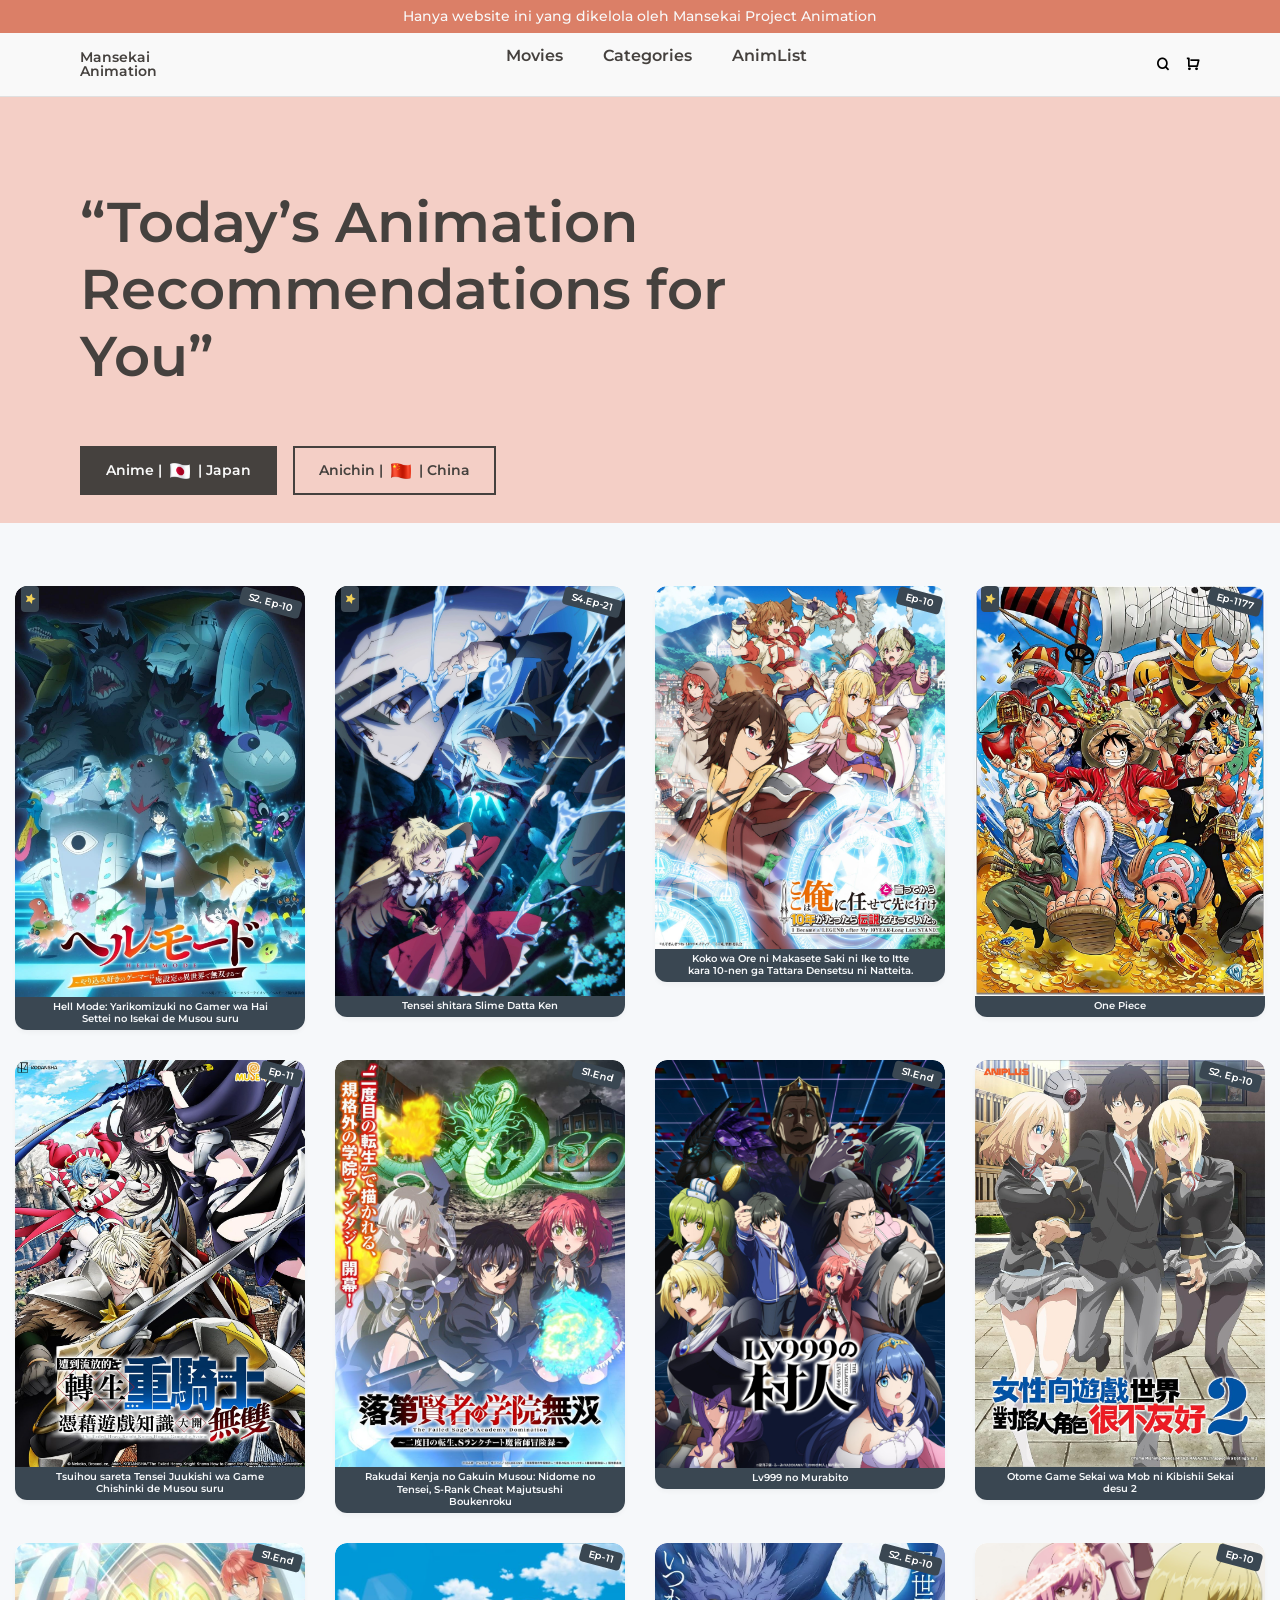
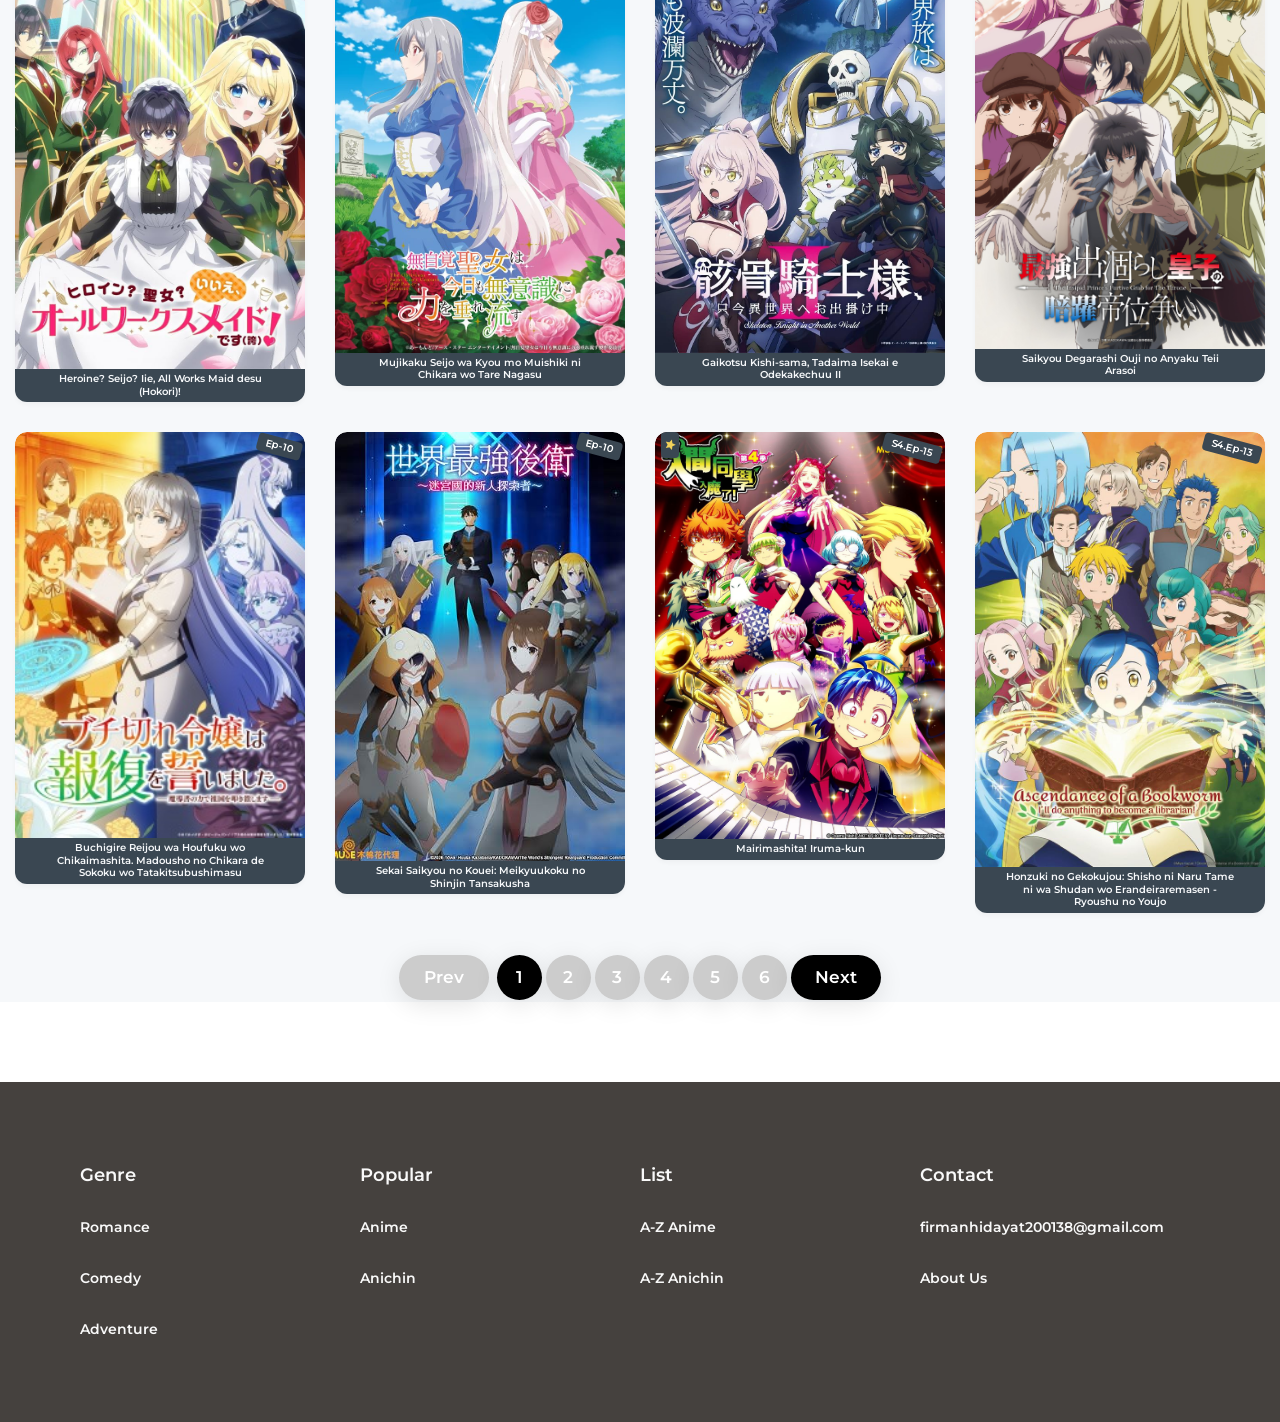
==== index.html @ d9fd496f "Update index.html" ====
<!DOCTYPE html>
<html lang="en">
  <head>
    <meta charset="utf-8" />
    <meta name="viewport" content="width=device-width, initial-scale=1" />
    <!-- Boxicons CSS -->
    <link href="https://unpkg.com/boxicons@2.1.4/css/boxicons.min.css" rel="stylesheet" />
    <title>Mansekai Animation</title>
      <link rel="stylesheet" href="assets/css/navbar.css">
      <link rel="stylesheet" href="assets/css/labels.css">
      <link rel="stylesheet" href="assets/css/page.css">
      <link rel="stylesheet" href="assets/css/styles.min.css" />
      <link rel="stylesheet" href="assets/vendor/remixicon.css" />
  <script type="text/javascript" src="assets/js/inti-pagination.js" charset="utf-8"></script>
  </head><header>
        <div class="banner">Hanya website ini yang dikelola oleh Mansekai Project Animation</div>
        <nav>
              
            <div id="logo">
                Mansekai <br> Animation
            </div>
            <ul class="navigation-menu">
                <li><a href="movies.html">Movies</a>
                    <ul class="subnav">
                        <li class="card-med" id="serv-groom">
                            <div class="card-image"><img src="images/anime.png"></div>
                            <a href="anime.html">
                                <span>Anime</span>
                                <span>More Info<i class="ri-arrow-right-s-line"></i></span>
                            </a>
                        </li>
                        <li class="card-med" id="serv-board">
                            <div class="card-image"><img src=""></div>
                            <a href="anichin.html">
                                <span>Anichin</span>
                                <span>More Info<i class="ri-arrow-right-s-line"></i></span>
                            </a>
                    </ul>
                </li>
                <li><a href="categories.html">Categories</a>
                </li>
                <li>
                    <a href="list.hmtl">AnimList</a>
                </li>
            </ul>
            <div id="utility">
                <a href="search.html"><span class="ri-search-line text-black"></span></a>
                <a href="search.html"><span class="ri-shopping-cart-line text-black"></span></a>
            </div>
        </nav>
    </header>
    <section class="hero">
        <h1>“Today’s Animation Recommendations for You”</h1>
        <div class="btn-group">
            <a href="index.html"><button class="btn-filled-dark">Anime |<img src="assets/img/flag-japan.png" width="20px">| Japan</button></a>
            <a href="second.html"><button class="btn-outline-dark btn-hover-color">Anichin |<img src="assets/img/flag-china.png" width="20px">| China</button></a>
        </div>

    </section>
    <!--
    <section>
        <h2>Shop by Pet</h2>

        <ul class="shop-pets">
            <li class="card-large card-light" id="sup-dog">
                <div class="card-image"><img src="https://ouch-cdn2.icons8.com/5ccPOQq69UKQcbmXfjvOScfFc9NXKG0Xu6DPNQ8b0f8/rs:fit:368:247/czM6Ly9pY29uczgu/b3VjaC1wcm9kLmFz/c2V0cy9wbmcvMTEw/LzFlODdiYzcyLTBl/OWEtNDFlNS05N2Ey/LTMzYTA4MDQ5MWU1/OC5wbmc.png"></div>
                <ul>
                    Dogs
                    <li><a href="#">Food &amp; Treats</a></li>
                    <li><a href="#">Toys</a></li>
                    <li><a href="#">Beds &amp; Furniture</a></li>
                    <li><a href="#">Outdoor Supplies</a></li>
                    <li><a href="#">Clothing</a></li>

                    <button class="btn-outline-light">Shop All<span class="material-symbols-outlined">
                            arrow_forward
                        </span></button>

                </ul>


            </li>

            <li class="card-large card-dark" id="sup-cat">
                <div class="card-image"><img src="https://ouch-cdn2.icons8.com/RjiKOF2gGKiIVnIMFi0O1a4aU7DoHfhbkXr2JbUYZ3A/rs:fit:368:313/czM6Ly9pY29uczgu/b3VjaC1wcm9kLmFz/c2V0cy9wbmcvMzEy/LzliNDQ3MmVlLWZh/YjMtNDQwNy1iOWVh/LWMwOTdlYWNjNWE3/NS5wbmc.png"></div>
                <ul>Cats
                    <li><a href="#">Food &amp; Treats</a></li>
                    <li><a href="#">Toys</a></li>
                    <li><a href="#">Beds &amp; Furniture</a></li>
                    <button class="btn-outline-dark">Shop All<span class="material-symbols-outlined">
                            arrow_forward
                        </span></button>
                </ul>

            </li>

            <li class="card-large card-dark" id="sup-bird">
                <div class="card-image"><img src="https://ouch-cdn2.icons8.com/DF-XRInvbvWS9fQSpWc_SegC3meXZK8BmE-PjrdrF3Q/rs:fit:368:396/czM6Ly9pY29uczgu/b3VjaC1wcm9kLmFz/c2V0cy9wbmcvNzI3/LzQyYWIyNzliLWJj/ZDgtNGEyMC04MGRi/LTk3MzU4YWFmNTVk/OS5wbmc.png"> </div>
                <ul>Birds
                    <li><a href="#">Food &amp; Treats</a></li>
                    <li><a href="#">Toys</a></li>
                    <li><a href="#">Furniture</a></li>
                    <button class="btn-outline-dark">Shop All<span class="material-symbols-outlined">
                            arrow_forward
                        </span></button>
                </ul>

            </li>
            <li class="card-large card-light" id="sup-fish">
                <div class="card-image"><img src="https://ouch-cdn2.icons8.com/41Pv7w9rcbn7II_gB2vwvVCQRYE5mvpca1ZbsvMujR0/rs:fit:368:368/czM6Ly9pY29uczgu/b3VjaC1wcm9kLmFz/c2V0cy9wbmcvNjE5/LzRlZjE1YTgyLTI3/NjYtNDlkNC1hMGE3/LWY4ZjRmNzhjM2M5/NS5wbmc.png"></div>
                <ul>
                    Fish
                    <li><a href="#">Food</a></li>
                    <li><a href="#">Aquariums</a></li>
                    <li><a href="#">Rocks &amp; Decorations</a></li>
                    <button class="btn-outline-light">Shop All<span class="material-symbols-outlined">
                            arrow_forward
                        </span></button>
                </ul>

            </li>
        </ul>
    </section>

    <section>
        <h2>Our Services</h2>

        <ul class="services">
            <li class="card-large card-dark card-wide" id="serv-groom">
                <div class="card-image"><img src="https://ouch-cdn2.icons8.com/T11rfGmMKgcStJyAFKNgtOfE79cadabx0DVMnvzA9Pk/rs:fit:368:313/czM6Ly9pY29uczgu/b3VjaC1wcm9kLmFz/c2V0cy9wbmcvNDQx/LzFlYWU4MWY3LWQ1/ZjYtNDM2Ny1hZjM5/LWVmNTFmMGM5Njk4/MS5wbmc.png"></div>
                <ul>
                    Dog Grooming<span class="subtitle">Tail-wagging transformations are our specialty.</span>
                    <li><a href="#">Coat Care</a><span>$80</span></li>
                    <li><a href="#">Nail Care</a><span>$16</span></li>
                    <li><a href="#">Doggie Deluxe Spa Day</a><span>$160</span></li>
                    <button class="btn-filled-dark"><span class="material-symbols-outlined">
                            calendar_month
                        </span>Book Now</button>

                </ul>


            </li>
            <li class="card-large card-dark card-wide" id="serv-board">
                <div class="card-image"><img src="https://ouch-cdn2.icons8.com/F5Ea1suZtMYimKDkJr0CJLO_1bju6-bTyT1EuDKEg8s/rs:fit:368:254/czM6Ly9pY29uczgu/b3VjaC1wcm9kLmFz/c2V0cy9wbmcvMjcx/LzVjMzE4NWM0LWZh/NTMtNGQ1OS05ZTM2/LTZjYzBhNGU3ODg0/NC5wbmc.png"></div>
                <ul>
                    Dog Boarding<span class="subtitle">Where fun and care never take a day off.</span>
                    <li><a href="#">Doggie Daycare</a><span>$80</span></li>
                    <li><a href="#">Short Term Boarding</a><span>$80</span></li>
                    <button class="btn-filled-dark"><span class="material-symbols-outlined">
                            calendar_month
                        </span>Book Now</button>
                </ul>

            </li>
        </ul>
    </section>

    <section id="locate">

        <div>
            <h2>Location &amp; Hours</h2>
            <p>Our knowledgeable and friendly staff is always ready to assist you in making the best choices for your furry, feathered, or finned friends.</p>
            <div class="btn-group">
                <button class="btn-filled-dark"><span class="material-symbols-outlined">
pin_drop
</span>Find a Store</button>
                <button class="btn-outline-dark btn-hover-color"><span class="material-symbols-outlined">
contact_support
</span> Contact Us</button>
            </div>
        </div>
    </section>
    
    -->
    <body>
      
    <div class="page-wrapper" id="main-wrapper" data-layout="vertical" data-navbarbg="skin6" data-sidebartype="full"
    data-sidebar-position="fixed" data-header-position="fixed">
      <div class="container-fluid"><br><br><br>

        <div class="card-content" style="display: none">
        <div class="row">
           
        <div class="col-lg-3">
          <div class="card overflow-hidden hover-img">
            <div class="position-relative">
              <label class="badge text-bg-dark rotated-label fw-semibold fs-1 position-absolute bottom-8 end-0 py-1 px-2">S2. Ep-10</label>
              <label class="badge text-bg-dark rotated-labels fw-semibold fs-1 position-absolute bottom-8 start-0 py-1 px-2 ms-4"><i class="ri-star-fill text-warning"></i> </label>
              <a href="https://www.imdb.com/title/tt38646634/"><img src="images/Hell Mode Yarikomizuki no Gamer wa Hai Settei no Isekai de Musou suru.jpg" class="card-img-top"></a>
            </div>
              <span class="text-bg-dark text-light text-center fs-1 lh-sm py-1 px-7 fw-semibold position-relative bottom-0 start-0">
               <a href="https://myanimelist.net/anime/60460/Hell_Mode__Yarikomizuki_no_Gamer_wa_Hai_Settei_no_Isekai_de_Musou_suru" class="text-light">Hell Mode: Yarikomizuki no Gamer wa Hai Settei no Isekai de Musou suru</a></span>
          </div>
        </div>
        <div class="col-lg-3">
          <div class="card overflow-hidden hover-img">
            <div class="position-relative">
              <label class="badge text-bg-dark rotated-label fw-semibold fs-1 position-absolute bottom-8 end-0 py-1 px-2">S4.Ep-21</label>
              <label class="badge text-bg-dark rotated-labels fw-semibold fs-1 position-absolute bottom-8 start-0 py-1 px-2 ms-4"><i class="ri-star-fill text-warning"></i> </label>
              <a href="https://www.imdb.com/title/tt38650409/"><img src="images/tensei shitara slime.jpg" class="card-img-top"></a>
            </div>
              <span class="text-bg-dark text-light text-center fs-1 lh-sm py-1 px-7 fw-semibold position-relative bottom-0 start-0">
               <a href="https://myanimelist.net/anime/37430/Tensei_shitara_Slime_Datta_Ken" class="text-light">Tensei shitara Slime Datta Ken</a></span>
          </div>
        </div>
        <div class="col-lg-3">
          <div class="card overflow-hidden hover-img">
            <div class="position-relative">
              <label class="badge text-bg-dark rotated-label fw-semibold fs-1 position-absolute bottom-8 end-0 py-1 px-2">Ep-10</label>
              <!--<label class="badge text-bg-dark rotated-labels fw-semibold fs-1 position-absolute bottom-8 start-0 py-1 px-2 ms-4"><i class="ri-star-fill text-warning"></i> </label>-->
              <a href="https://www.imdb.com/title/tt39443204/"><img src="images/I Became a Legend after My 10 Year-Long Last Stand.jpg" class="card-img-top"></a>
            </div>
              <span class="text-bg-dark text-light text-center fs-1 lh-sm py-1 px-7 fw-semibold position-relative bottom-0 start-0">
               <a href="https://myanimelist.net/manga/121282/Koko_wa_Ore_ni_Makasete_Saki_ni_Ike_to_Itte_kara_10-nen_ga_Tattara_Densetsu_ni_Natteita" class="text-light">Koko wa Ore ni Makasete Saki ni Ike to Itte kara 10-nen ga Tattara Densetsu ni Natteita.</a></span>
          </div>
        </div>
        <div class="col-lg-3">
          <div class="card overflow-hidden hover-img">
            <div class="position-relative">
              <label class="badge text-bg-dark rotated-label fw-semibold fs-1 position-absolute bottom-8 end-0 py-1 px-2">Ep-1177</label>
              <label class="badge text-bg-dark rotated-labels fw-semibold fs-1 position-absolute bottom-8 start-0 py-1 px-2 ms-4"><i class="ri-star-fill text-warning"></i> </label>
              <a href="https://www.imdb.com/title/tt0388629/"><img src="images/one piece.jpg" class="card-img-top"></a>
            </div>
              <span class="text-bg-dark text-light text-center fs-1 lh-sm py-1 px-7 fw-semibold position-relative bottom-0 start-0">
               <a href="https://myanimelist.net/anime/21/One_Piece" class="text-light">One Piece</a></span>
          </div>
        </div>
        <div class="col-lg-3">
          <div class="card overflow-hidden hover-img">
            <div class="position-relative">
              <label class="badge text-bg-dark rotated-label fw-semibold fs-1 position-absolute bottom-8 end-0 py-1 px-2">Ep-11</label>
              <!--<label class="badge text-bg-dark rotated-labels fw-semibold fs-1 position-absolute bottom-8 start-0 py-1 px-2 ms-4"><i class="ri-star-fill text-warning"></i> </label>-->
              <a href="https://www.imdb.com/title/tt33334216/"><img src="images/The Exiled Heavy Knight Knows How to Game the System.jpg" class="card-img-top"></a>
            </div>
              <span class="text-bg-dark text-light text-center fs-1 lh-sm py-1 px-7 fw-semibold position-relative bottom-0 start-0">
               <a href="https://myanimelist.net/anime/59741/Tsuihou_sareta_Tensei_Juukishi_wa_Game_Chishinki_de_Musou_suru" class="text-light">Tsuihou sareta Tensei Juukishi wa Game Chishinki de Musou suru</a></span>
          </div>
        </div>
        <div class="col-lg-3">
          <div class="card overflow-hidden hover-img">
            <div class="position-relative">
              <label class="badge text-bg-dark rotated-label fw-semibold fs-1 position-absolute bottom-8 end-0 py-1 px-2">S1.End</label>
              <!--<label class="badge text-bg-dark rotated-labels fw-semibold fs-1 position-absolute bottom-8 start-0 py-1 px-2 ms-4"><i class="ri-star-fill text-warning"></i> </label>-->
              <a href="https://www.imdb.com/title/tt40550160/"><img src="images/Rakudai Kenja.jpg" class="card-img-top"></a>
            </div>
              <span class="text-bg-dark text-light text-center fs-1 lh-sm py-1 px-7 fw-semibold position-relative bottom-0 start-0">
               <a href="https://myanimelist.net/anime/63508/Rakudai_Kenja_no_Gakuin_Musou__Nidome_no_Tensei_S-Rank_Cheat_Majutsushi_Boukenroku" class="text-light">Rakudai Kenja no Gakuin Musou: Nidome no Tensei, S-Rank Cheat Majutsushi Boukenroku</a></span>
          </div>
        </div>
        <div class="col-lg-3">
          <div class="card overflow-hidden hover-img">
            <div class="position-relative">
              <label class="badge text-bg-dark rotated-label fw-semibold fs-1 position-absolute bottom-8 end-0 py-1 px-2">S1.End</label>
              <!--<label class="badge text-bg-dark rotated-labels fw-semibold fs-1 position-absolute bottom-8 start-0 py-1 px-2 ms-4"><i class="ri-star-fill text-warning"></i> </label>-->
              <a href="https://www.imdb.com/title/tt38262097/"><img src="images/The Villager of Level 999.jpg" class="card-img-top"></a>
            </div>
              <span class="text-bg-dark text-light text-center fs-1 lh-sm py-1 px-7 fw-semibold position-relative bottom-0 start-0">
               <a href="https://myanimelist.net/anime/62322/Lv999_no_Murabito" class="text-light">Lv999 no Murabito</a></span>
          </div>
        </div>
        <div class="col-lg-3">
          <div class="card overflow-hidden hover-img">
            <div class="position-relative">
              <label class="badge text-bg-dark rotated-label fw-semibold fs-1 position-absolute bottom-8 end-0 py-1 px-2">S2. Ep-10</label>
              <!--<label class="badge text-bg-dark rotated-labels fw-semibold fs-1 position-absolute bottom-8 start-0 py-1 px-2 ms-4"><i class="ri-star-fill text-warning"></i> </label>-->
              <a href="https://www.imdb.com/title/tt16255458/"><img src="images/Otome Game Sekai wa Mob ni Kibishii Sekai desu.jpg" class="card-img-top"></a>
            </div>
              <span class="text-bg-dark text-light text-center fs-1 lh-sm py-1 px-7 fw-semibold position-relative bottom-0 start-0">
               <a href="https://myanimelist.net/anime/54000/Otome_Game_Sekai_wa_Mob_ni_Kibishii_Sekai_desu_2" class="text-light">Otome Game Sekai wa Mob ni Kibishii Sekai desu 2</a></span>
          </div>
        </div>
        <div class="col-lg-3">
          <div class="card overflow-hidden hover-img">
            <div class="position-relative">
              <label class="badge text-bg-dark rotated-label fw-semibold fs-1 position-absolute bottom-8 end-0 py-1 px-2">S1.End</label>
              <!--<label class="badge text-bg-dark rotated-labels fw-semibold fs-1 position-absolute bottom-8 start-0 py-1 px-2 ms-4"><i class="ri-star-fill text-warning"></i> </label>-->
              <a href="https://www.imdb.com/title/tt41276835/"><img src="images/All Works Maid desu.jpg" class="card-img-top"></a>
            </div>
              <span class="text-bg-dark text-light text-center fs-1 lh-sm py-1 px-7 fw-semibold position-relative bottom-0 start-0">
               <a href="https://myanimelist.net/anime/61686/Heroine_Seijo_Iie_All_Works_Maid_desu_Hokori" class="text-light">Heroine? Seijo? Iie, All Works Maid desu (Hokori)!</a></span>
          </div>
        </div> 
        <div class="col-lg-3">
          <div class="card overflow-hidden hover-img">
            <div class="position-relative">
              <label class="badge text-bg-dark rotated-label fw-semibold fs-1 position-absolute bottom-8 end-0 py-1 px-2">Ep-11</label>
              <!--<label class="badge text-bg-dark rotated-labels fw-semibold fs-1 position-absolute bottom-8 start-0 py-1 px-2 ms-4"><i class="ri-star-fill text-warning"></i> </label>-->
              <a href="https://www.imdb.com/title/tt41278636/"><img src="images/Mujikaku Seijo wa Kyou mo Muishiki ni Chikara o Tare Nagasu.jpg" class="card-img-top"></a>
            </div>
              <span class="text-bg-dark text-light text-center fs-1 lh-sm py-1 px-7 fw-semibold position-relative bottom-0 start-0">
               <a href="https://myanimelist.net/anime/62080/Mujikaku_Seijo_wa_Kyou_mo_Muishiki_ni_Chikara_wo_Tare_Nagasu" class="text-light">Mujikaku Seijo wa Kyou mo Muishiki ni Chikara wo Tare Nagasu</a></span>
          </div>
        </div>
        <div class="col-lg-3">
          <div class="card overflow-hidden hover-img">
            <div class="position-relative">
              <label class="badge text-bg-dark rotated-label fw-semibold fs-1 position-absolute bottom-8 end-0 py-1 px-2">S2. Ep-10</label>
              <!--<label class="badge text-bg-dark rotated-labels fw-semibold fs-1 position-absolute bottom-8 start-0 py-1 px-2 ms-4"><i class="ri-star-fill text-warning"></i> </label>-->
              <a href="https://www.imdb.com/title/tt14476236/"><img src="images/Skeleton Knight in Another World.jpg" class="card-img-top"></a>
            </div>
              <span class="text-bg-dark text-light text-center fs-1 lh-sm py-1 px-7 fw-semibold position-relative bottom-0 start-0">
               <a href="https://myanimelist.net/anime/60522/Gaikotsu_Kishi-sama_Tadaima_Isekai_e_Odekakechuu_II" class="text-light">Gaikotsu Kishi-sama, Tadaima Isekai e Odekakechuu II</a></span>
          </div>
        </div>
        <div class="col-lg-3">
          <div class="card overflow-hidden hover-img">
            <div class="position-relative">
              <label class="badge text-bg-dark rotated-label fw-semibold fs-1 position-absolute bottom-8 end-0 py-1 px-2">Ep-10</label>
              <!--<label class="badge text-bg-dark rotated-labels fw-semibold fs-1 position-absolute bottom-8 start-0 py-1 px-2 ms-4"><i class="ri-star-fill text-warning"></i> </label>-->
              <a href="https://www.imdb.com/title/tt32862795/"><img src="images/Saikyô Degarashi Ôji no Anyaku Teî Arasoi.jpg" class="card-img-top"></a>
            </div>
              <span class="text-bg-dark text-light text-center fs-1 lh-sm py-1 px-7 fw-semibold position-relative bottom-0 start-0">
               <a href="https://myanimelist.net/anime/56736/Saikyou_Degarashi_Ouji_no_Anyaku_Teii_Arasoi" class="text-light">Saikyou Degarashi Ouji no Anyaku Teii Arasoi</a></span>
          </div>
        </div>
        <div class="col-lg-3">
          <div class="card overflow-hidden hover-img">
            <div class="position-relative">
              <label class="badge text-bg-dark rotated-label fw-semibold fs-1 position-absolute bottom-8 end-0 py-1 px-2">Ep-10</label>
              <!--<label class="badge text-bg-dark rotated-labels fw-semibold fs-1 position-absolute bottom-8 start-0 py-1 px-2 ms-4"><i class="ri-star-fill text-warning"></i> </label>-->
              <a href="https://www.imdb.com/title/tt39551287/"><img src="images/A Livid Lady's Guide to Getting Even.jpg" class="card-img-top"></a>
            </div>
              <span class="text-bg-dark text-light text-center fs-1 lh-sm py-1 px-7 fw-semibold position-relative bottom-0 start-0">
               <a href="" class="text-light">Buchigire Reijou wa Houfuku wo Chikaimashita. Madousho no Chikara de Sokoku wo Tatakitsubushimasu</a></span>
          </div>
        </div>
        <div class="col-lg-3">
          <div class="card overflow-hidden hover-img">
            <div class="position-relative">
              <label class="badge text-bg-dark rotated-label fw-semibold fs-1 position-absolute bottom-8 end-0 py-1 px-2">Ep-10</label>
              <!--<label class="badge text-bg-dark rotated-labels fw-semibold fs-1 position-absolute bottom-8 start-0 py-1 px-2 ms-4"><i class="ri-star-fill text-warning"></i> </label>-->
              <a href="https://www.imdb.com/title/tt41293112/"><img src="images/The World's Strongest Rearguard.jpg" class="card-img-top"></a>
            </div>
              <span class="text-bg-dark text-light text-center fs-1 lh-sm py-1 px-7 fw-semibold position-relative bottom-0 start-0">
               <a href="https://myanimelist.net/anime/62435/Sekai_Saikyou_no_Kouei__Meikyuukoku_no_Shinjin_Tansakusha" class="text-light">Sekai Saikyou no Kouei: Meikyuukoku no Shinjin Tansakusha</a></span>
          </div>
        </div>
        <div class="col-lg-3">
          <div class="card overflow-hidden hover-img">
            <div class="position-relative">
              <label class="badge text-bg-dark rotated-label fw-semibold fs-1 position-absolute bottom-8 end-0 py-1 px-2">S4.Ep-15</label>
              <label class="badge text-bg-dark rotated-labels fw-semibold fs-1 position-absolute bottom-8 start-0 py-1 px-2 ms-4"><i class="ri-star-fill text-warning"></i> </label>
              <a href="https://www.imdb.com/title/tt11034066/"><img src="images/iruma.jpg" class="card-img-top"></a>
            </div>
              <span class="text-bg-dark text-light text-center fs-1 lh-sm py-1 px-7 fw-semibold position-relative bottom-0 start-0">
               <a href="https://myanimelist.net/anime/39196/Mairimashita_Iruma-kun" class="text-light">Mairimashita! Iruma-kun</a></span>
          </div>
        </div>
        <div class="col-lg-3">
          <div class="card overflow-hidden hover-img">
            <div class="position-relative">
              <label class="badge text-bg-dark rotated-label fw-semibold fs-1 position-absolute bottom-8 end-0 py-1 px-2">S4.Ep-13</label>
              <!--<label class="badge text-bg-dark rotated-labels fw-semibold fs-1 position-absolute bottom-8 start-0 py-1 px-2 ms-4"><i class="ri-star-fill text-warning"></i> </label>-->
              <a href="https://www.imdb.com/title/tt10885406/"><img src="images/Ascendance of a Bookworm.jpg" class="card-img-top"></a>
            </div>
              <span class="text-bg-dark text-light text-center fs-1 lh-sm py-1 px-7 fw-semibold position-relative bottom-0 start-0">
               <a href="https://myanimelist.net/anime/57466/Honzuki_no_Gekokujou__Shisho_ni_Naru_Tame_ni_wa_Shudan_wo_Erandeiraremasen_-_Ryoushu_no_Youjo" class="text-light">Honzuki no Gekokujou: Shisho ni Naru Tame ni wa Shudan wo Erandeiraremasen - Ryoushu no Youjo</a></span>
          </div>
        </div>
        <div class="col-lg-3">
          <div class="card overflow-hidden hover-img">
            <div class="position-relative">
              <label class="badge text-bg-dark rotated-label fw-semibold fs-1 position-absolute bottom-8 end-0 py-1 px-2">Ep-02</label>
              <!--<label class="badge text-bg-dark rotated-labels fw-semibold fs-1 position-absolute bottom-8 start-0 py-1 px-2 ms-4"><i class="ri-star-fill text-warning"></i> </label>-->
              <a href="https://www.imdb.com/title/tt41054252/"><img src="images/The Frontier Lord Begins with Zero Subjects.jpg" class="card-img-top"></a>
            </div>
              <span class="text-bg-dark text-light text-center fs-1 lh-sm py-1 px-7 fw-semibold position-relative bottom-0 start-0">
               <a href="https://myanimelist.net/anime/62078/Ryoumin_0-nin_Start_no_Henkyou_Ryoushu-sama" class="text-light">Ryoumin 0-nin Start no Henkyou Ryoushu-sama</a></span>
          </div>
        </div>
        <div class="col-lg-3">
          <div class="card overflow-hidden hover-img">
            <div class="position-relative">
              <label class="badge text-bg-dark rotated-label fw-semibold fs-1 position-absolute bottom-8 end-0 py-1 px-2">S2. Ep-01</label>
              <!--<label class="badge text-bg-dark rotated-labels fw-semibold fs-1 position-absolute bottom-8 start-0 py-1 px-2 ms-4"><i class="ri-star-fill text-warning"></i> </label>-->
              <a href="https://www.imdb.com/title/tt32991344/"><img src="images/Clevatess.jpg" class="card-img-top"></a>
            </div>
              <span class="text-bg-dark text-light text-center fs-1 lh-sm py-1 px-7 fw-semibold position-relative bottom-0 start-0">
               <a href="https://myanimelist.net/anime/62513/Clevatess_II__Majuu_no_Ou_to_Itsuwari_no_Yuusha_Denshou" class="text-light">Clevatess</a></span>
          </div>
        </div>
        <div class="col-lg-3">
          <div class="card overflow-hidden hover-img">
            <div class="position-relative">
              <label class="badge text-bg-dark rotated-label fw-semibold fs-1 position-absolute bottom-8 end-0 py-1 px-2">Ep-01</label>
              <label class="badge text-bg-dark rotated-labels fw-semibold fs-1 position-absolute bottom-8 start-0 py-1 px-2 ms-4"><i class="ri-star-fill text-warning"></i> </label>
              <a href="https://www.imdb.com/title/tt39304754/"><img src="images/Love Unseen Beneath the Clear Night Sky.jpg" class="card-img-top"></a>
            </div>
              <span class="text-bg-dark text-light text-center fs-1 lh-sm py-1 px-7 fw-semibold position-relative bottom-0 start-0">
               <a href="https://myanimelist.net/anime/62936/Toumei_na_Yoru_ni_Kakeru_Kimi_to_Me_ni_Mienai_Koi_wo_Shita" class="text-light">Toumei na Yoru ni Kakeru Kimi to, Me ni Mienai Koi wo Shita.</a></span>
          </div>
        </div>
        <div class="col-lg-3">
          <div class="card overflow-hidden hover-img">
            <div class="position-relative">
              <label class="badge text-bg-dark rotated-label fw-semibold fs-1 position-absolute bottom-8 end-0 py-1 px-2">Ep-01</label>
              <!--<label class="badge text-bg-dark rotated-labels fw-semibold fs-1 position-absolute bottom-8 start-0 py-1 px-2 ms-4"><i class="ri-star-fill text-warning"></i> </label>-->
              <a href="https://www.imdb.com/title/tt41278615/"><img src="images/Tenkou-saki no Seiso Karen na Bishoujo ga.jpg" class="card-img-top"></a>
            </div>
              <span class="text-bg-dark text-light text-center fs-1 lh-sm py-1 px-7 fw-semibold position-relative bottom-0 start-0">
               <a href="https://myanimelist.net/anime/56735/Tenkou-saki_no_Seiso_Karen_na_Bishoujo_ga_Mukashi_Danshi_to_Omotte_Issho_ni_Asonda_Osananajimi_Datta_Ken" class="text-light">Tenkou-saki no Seiso Karen na Bishoujo ga, Mukashi Danshi to Omotte Issho ni Asonda Osananajimi Datta Ken</a></span>
          </div>
        </div>
        <div class="col-lg-3">
          <div class="card overflow-hidden hover-img">
            <div class="position-relative">
              <label class="badge text-bg-dark rotated-label fw-semibold fs-1 position-absolute bottom-8 end-0 py-1 px-2">S2. Ep-01</label>
              <label class="badge text-bg-dark rotated-labels fw-semibold fs-1 position-absolute bottom-8 start-0 py-1 px-2 ms-4"><i class="ri-star-fill text-warning"></i> </label>
              <a href="https://www.imdb.com/title/tt36034547/"><img src="images/You and I Are Polar Opposites.jpg" class="card-img-top"></a>
            </div>
              <span class="text-bg-dark text-light text-center fs-1 lh-sm py-1 px-7 fw-semibold position-relative bottom-0 start-0">
               <a href="https://myanimelist.net/anime/63832/Seihantai_na_Kimi_to_Boku_2nd_Season" class="text-light">Seihantai na Kimi to Boku</a></span>
          </div>
        </div>
        <div class="col-lg-3">
          <div class="card overflow-hidden hover-img">
            <div class="position-relative">
              <label class="badge text-bg-dark rotated-label fw-semibold fs-1 position-absolute bottom-8 end-0 py-1 px-2">Ep-01</label>
              <!--<label class="badge text-bg-dark rotated-labels fw-semibold fs-1 position-absolute bottom-8 start-0 py-1 px-2 ms-4"><i class="ri-star-fill text-warning"></i> </label>-->
              <a href="https://www.imdb.com/title/tt41276849/"><img src="images/Iwamoto-senpai no Suisen.jpg" class="card-img-top"></a>
            </div>
              <span class="text-bg-dark text-light text-center fs-1 lh-sm py-1 px-7 fw-semibold position-relative bottom-0 start-0">
               <a href="https://myanimelist.net/anime/63324/Iwamoto-senpai_no_Suisen" class="text-light">Iwamoto-senpai no Suisen</a></span>
          </div>
        </div>
        <div class="col-lg-3">
          <div class="card overflow-hidden hover-img">
            <div class="position-relative">
              <label class="badge text-bg-dark rotated-label fw-semibold fs-1 position-absolute bottom-8 end-0 py-1 px-2">Ep-01</label>
              <!--<label class="badge text-bg-dark rotated-labels fw-semibold fs-1 position-absolute bottom-8 start-0 py-1 px-2 ms-4"><i class="ri-star-fill text-warning"></i> </label>-->
              <a href="https://www.imdb.com/title/tt41278600/"><img src="images/Rich Girl Caretaker.jpg" class="card-img-top"></a>
            </div>
              <span class="text-bg-dark text-light text-center fs-1 lh-sm py-1 px-7 fw-semibold position-relative bottom-0 start-0">
               <a href="https://myanimelist.net/anime/62876/Saijo_no_Osewa__Takane_no_Hanadarake_na_Meimonkou_de_Gakuin_Ichi_no_Ojousama_Seikatsu_Nouryoku_Kaimu_wo_Kagenagara_Osewa_suru_Koto_ni_Narimashita" class="text-light">Saijo no Osewa: Takane no Hanadarake na Meimonkou de, Gakuin Ichi no Ojousama (Seikatsu Nouryoku Kaimu) wo Kagenagara Osewa suru Koto ni Narimashita</a></span>
          </div>
        </div>
        <div class="col-lg-3">
          <div class="card overflow-hidden hover-img">
            <div class="position-relative">
              <label class="badge text-bg-dark rotated-label fw-semibold fs-1 position-absolute bottom-8 end-0 py-1 px-2">Ep-13</label>
              <label class="badge text-bg-dark rotated-labels fw-semibold fs-1 position-absolute bottom-8 start-0 py-1 px-2 ms-4"><i class="ri-star-fill text-warning"></i> </label>
              <a href="https://www.imdb.com/title/tt37532356/"><img src="images/Yomi no Tsugai.jpg" class="card-img-top"></a>
            </div>
              <span class="text-bg-dark text-light text-center fs-1 lh-sm py-1 px-7 fw-semibold position-relative bottom-0 start-0">
               <a href="https://myanimelist.net/anime/62001/Yomi_no_Tsugai" class="text-light">Yomi no Tsugai</a></span>
          </div>
        </div>
        <div class="col-lg-3">
          <div class="card overflow-hidden hover-img">
            <div class="position-relative">
              <label class="badge text-bg-dark rotated-label fw-semibold fs-1 position-absolute bottom-8 end-0 py-1 px-2">S3. Ep-02</label>
              <!--<label class="badge text-bg-dark rotated-labels fw-semibold fs-1 position-absolute bottom-8 start-0 py-1 px-2 ms-4"><i class="ri-star-fill text-warning"></i> </label>-->
              <a href="https://www.imdb.com/title/tt13293588/"><img src="images/Mushoku Tensei III.jpg" class="card-img-top"></a>
            </div>
              <span class="text-bg-dark text-light text-center fs-1 lh-sm py-1 px-7 fw-semibold position-relative bottom-0 start-0">
               <a href="https://myanimelist.net/anime/59193/Mushoku_Tensei_III__Isekai_Ittara_Honki_Dasu" class="text-light">Mushoku Tensei III: Isekai Ittara Honki Dasu</a></span>
          </div>
        </div>
        <div class="col-lg-3">
          <div class="card overflow-hidden hover-img">
            <div class="position-relative">
              <label class="badge text-bg-dark rotated-label fw-semibold fs-1 position-absolute bottom-8 end-0 py-1 px-2">S1. End</label>
              <!--<label class="badge text-bg-dark rotated-labels fw-semibold fs-1 position-absolute bottom-8 start-0 py-1 px-2 ms-4"><i class="ri-star-fill text-warning"></i> </label>-->
              <a href="https://www.imdb.com/title/tt40547960/"><img src="images/My Ribdiculous Reincarnation.jpg" class="card-img-top"></a>
            </div>
              <span class="text-bg-dark text-light text-center fs-1 lh-sm py-1 px-7 fw-semibold position-relative bottom-0 start-0">
               <a href="https://myanimelist.net/anime/63376/Megami_Isekai_Tensei_Nani_ni_Naritai_desu_ka_Ore_Yuusha_no_Rokkotsu_de" class="text-light">Megami "Isekai Tensei Nani ni Naritai desu ka" Ore "Yuusha no Rokkotsu de"</a></span>
          </div>
        </div>
        <div class="col-lg-3">
          <div class="card overflow-hidden hover-img">
            <div class="position-relative">
              <label class="badge text-bg-dark rotated-label fw-semibold fs-1 position-absolute bottom-8 end-0 py-1 px-2">S1. End</label>
              <label class="badge text-bg-dark rotated-labels fw-semibold fs-1 position-absolute bottom-8 start-0 py-1 px-2 ms-4"><i class="ri-star-fill text-warning"></i> </label>
              <a href="https://www.imdb.com/title/tt39123061/"><img src="images/Koori no Jouheki.jpg" class="card-img-top"></a>
            </div>
              <span class="text-bg-dark text-light text-center fs-1 lh-sm py-1 px-7 fw-semibold position-relative bottom-0 start-0">
               <a href="https://myanimelist.net/anime/60852/Koori_no_Jouheki" class="text-light">Koori no Jouheki</a></span>
          </div>
        </div>
        <div class="col-lg-3">
          <div class="card overflow-hidden hover-img">
            <div class="position-relative">
              <label class="badge text-bg-dark rotated-label fw-semibold fs-1 position-absolute bottom-8 end-0 py-1 px-2">S1. End</label>
              <label class="badge text-bg-dark rotated-labels fw-semibold fs-1 position-absolute bottom-8 start-0 py-1 px-2 ms-4"><i class="ri-star-fill text-warning"></i> </label>
              <a href="https://www.imdb.com/title/tt39122591/"><img src="images/Hidarikiki no Eren.jpg" class="card-img-top"></a>
            </div>
              <span class="text-bg-dark text-light text-center fs-1 lh-sm py-1 px-7 fw-semibold position-relative bottom-0 start-0">
               <a href="https://myanimelist.net/anime/53732/Hidarikiki_no_Eren" class="text-light">Hidarikiki no Eren</a></span>
          </div>
        </div>
        <div class="col-lg-3">
          <div class="card overflow-hidden hover-img">
            <div class="position-relative">
              <label class="badge text-bg-dark rotated-label fw-semibold fs-1 position-absolute bottom-8 end-0 py-1 px-2">S1.End</label>
              <!--<label class="badge text-bg-dark rotated-labels fw-semibold fs-1 position-absolute bottom-8 start-0 py-1 px-2 ms-4"><i class="ri-star-fill text-warning"></i> </label>-->
              <a href="https://www.imdb.com/title/tt39122671/"><img src="images/Aishiteru Game wo Owarasetai.jpg" class="card-img-top"></a>
            </div>
              <span class="text-bg-dark text-light text-center fs-1 lh-sm py-1 px-7 fw-semibold position-relative bottom-0 start-0">
               <a href="https://myanimelist.net/anime/61839/Aishiteru_Game_wo_Owarasetai" class="text-light">Aishiteru Game wo Owarasetai</a></span>
          </div>
        </div>
        <div class="col-lg-3">
          <div class="card overflow-hidden hover-img">
            <div class="position-relative">
              <label class="badge text-bg-dark rotated-label fw-semibold fs-1 position-absolute bottom-8 end-0 py-1 px-2">S1.End</label>
              <!--<label class="badge text-bg-dark rotated-labels fw-semibold fs-1 position-absolute bottom-8 start-0 py-1 px-2 ms-4"><i class="ri-star-fill text-warning"></i> </label>-->
              <a href="https://www.imdb.com/title/tt39122769/"><img src="images/Marriagetoxin.jpg" class="card-img-top"></a>
            </div>
              <span class="text-bg-dark text-light text-center fs-1 lh-sm py-1 px-7 fw-semibold position-relative bottom-0 start-0">
               <a href="https://myanimelist.net/anime/62601/Marriagetoxin" class="text-light">Marriagetoxin</a></span>
          </div>
        </div>
        <div class="col-lg-3">
          <div class="card overflow-hidden hover-img">
            <div class="position-relative">
              <label class="badge text-bg-dark rotated-label fw-semibold fs-1 position-absolute bottom-8 end-0 py-1 px-2">S1.End</label>
              <!--<label class="badge text-bg-dark rotated-labels fw-semibold fs-1 position-absolute bottom-8 start-0 py-1 px-2 ms-4"><i class="ri-star-fill text-warning"></i> </label>-->
              <a href="https://www.imdb.com/title/tt40546998/"><img src="images/Even a Replica Can Fall in Love.jpg" class="card-img-top"></a>
            </div>
              <span class="text-bg-dark text-light text-center fs-1 lh-sm py-1 px-7 fw-semibold position-relative bottom-0 start-0">
               <a href="https://myanimelist.net/manga/159246/Replica_datte_Koi_wo_Suru" class="text-light">Replica Datte, Koi wo Suru</a></span>
          </div>
        </div>
        <div class="col-lg-3">
          <div class="card overflow-hidden hover-img">
            <div class="position-relative">
              <label class="badge text-bg-dark rotated-label fw-semibold fs-1 position-absolute bottom-8 end-0 py-1 px-2">Ep-12</label>
              <!--<label class="badge text-bg-dark rotated-labels fw-semibold fs-1 position-absolute bottom-8 start-0 py-1 px-2 ms-4"><i class="ri-star-fill text-warning"></i> </label>-->
              <a href="https://www.imdb.com/title/tt38273912/"><img src="images/Botan Kamiina Fully Blossoms When Drunk.webp" class="card-img-top"></a>
            </div>
              <span class="text-bg-dark text-light text-center fs-1 lh-sm py-1 px-7 fw-semibold position-relative bottom-0 start-0">
               <a href="https://myanimelist.net/anime/61186/Kamiina_Botan_Yoeru_Sugata_wa_Yuri_no_Hana" class="text-light">Kamiina Botan, Yoeru Sugata wa Yuri no Hana</a></span>
          </div>
        </div>
        <div class="col-lg-3">
          <div class="card overflow-hidden hover-img">
            <div class="position-relative">
              <label class="badge text-bg-dark rotated-label fw-semibold fs-1 position-absolute bottom-8 end-0 py-1 px-2">S1.End</label>
              <!--<label class="badge text-bg-dark rotated-labels fw-semibold fs-1 position-absolute bottom-8 start-0 py-1 px-2 ms-4"><i class="ri-star-fill text-warning"></i> </label>-->
              <a href="https://www.imdb.com/title/tt38895862/"><img src="images/Yowayowa Sensei.jpg" class="card-img-top"></a>
            </div>
              <span class="text-bg-dark text-light text-center fs-1 lh-sm py-1 px-7 fw-semibold position-relative bottom-0 start-0">
               <a href="https://myanimelist.net/anime/60444/Yowayowa_Sensei" class="text-light">Yowayowa Sensei</a></span>
          </div>
        </div>
        <div class="col-lg-3">
          <div class="card overflow-hidden hover-img">
            <div class="position-relative">
              <label class="badge text-bg-dark rotated-label fw-semibold fs-1 position-absolute bottom-8 end-0 py-1 px-2">S1.End</label>
              <!--<label class="badge text-bg-dark rotated-labels fw-semibold fs-1 position-absolute bottom-8 start-0 py-1 px-2 ms-4"><i class="ri-star-fill text-warning"></i> </label>-->
              <a href="https://www.imdb.com/title/tt38363695/"><img src="images/Petals of Reincarnation.jpg" class="card-img-top"></a>
            </div>
              <span class="text-bg-dark text-light text-center fs-1 lh-sm py-1 px-7 fw-semibold position-relative bottom-0 start-0">
               <a href="https://myanimelist.net/manga/75487/Reincarnation_no_Kaben" class="text-light">Reincarnation no Kaben</a></span>
          </div>
        </div>
        <div class="col-lg-3">
          <div class="card overflow-hidden hover-img">
            <div class="position-relative">
              <label class="badge text-bg-dark rotated-label fw-semibold fs-1 position-absolute bottom-8 end-0 py-1 px-2">S4.P3-End</label>
              <label class="badge text-bg-dark rotated-labels fw-semibold fs-1 position-absolute bottom-8 start-0 py-1 px-2 ms-4"><i class="ri-star-fill text-warning"></i> Completed</label>
              <a href="https://www.imdb.com/title/tt9679542/"><img src="images/dr stone.jpg" class="card-img-top"></a>
            </div>
              <span class="text-bg-dark text-light text-center fs-1 lh-sm py-1 px-7 fw-semibold position-relative bottom-0 start-0">
               <a href="https://myanimelist.net/anime/38691/Dr_Stone" class="text-light">Dr.Stone</a></span>
          </div>
        </div>
        <div class="col-lg-3">
          <div class="card overflow-hidden hover-img">
            <div class="position-relative">
              <label class="badge text-bg-dark rotated-label fw-semibold fs-1 position-absolute bottom-8 end-0 py-1 px-2">S1.End</label>
              <!--<label class="badge text-bg-dark rotated-labels fw-semibold fs-1 position-absolute bottom-8 start-0 py-1 px-2 ms-4"><i class="ri-star-fill text-warning"></i> </label>-->
              <a href="https://www.imdb.com/title/tt36593277/"><img src="images/Himekishi wa Barbaroi no Yome.jpg" class="card-img-top"></a>
            </div>
              <span class="text-bg-dark text-light text-center fs-1 lh-sm py-1 px-7 fw-semibold position-relative bottom-0 start-0">
               <a href="https://myanimelist.net/anime/60028/Himekishi_wa_Barbaroi_no_Yome" class="text-light">Himekishi wa Barbaroi no Yome</a></span>
          </div>
        </div>
        <div class="col-lg-3">
          <div class="card overflow-hidden hover-img">
            <div class="position-relative">
              <label class="badge text-bg-dark rotated-label fw-semibold fs-1 position-absolute bottom-8 end-0 py-1 px-2">S1.End</label>
              <!--<label class="badge text-bg-dark rotated-labels fw-semibold fs-1 position-absolute bottom-8 start-0 py-1 px-2 ms-4"><i class="ri-star-fill text-warning"></i> </label>-->
              <a href="https://www.imdb.com/title/tt39443176/"><img src="images/Gals Can't Be Kind to Otaku.jpg" class="card-img-top"></a>
            </div>
              <span class="text-bg-dark text-light text-center fs-1 lh-sm py-1 px-7 fw-semibold position-relative bottom-0 start-0">
               <a href="https://myanimelist.net/anime/62604/Otaku_ni_Yasashii_Gal_wa_Inai" class="text-light">Otaku ni Yasashii Gal wa inai!?</a></span>
          </div>
        </div>
        <div class="col-lg-3">
          <div class="card overflow-hidden hover-img">
            <div class="position-relative">
              <label class="badge text-bg-dark rotated-label fw-semibold fs-1 position-absolute bottom-8 end-0 py-1 px-2">S2.End</label>
              <!--<label class="badge text-bg-dark rotated-labels fw-semibold fs-1 position-absolute bottom-8 start-0 py-1 px-2 ms-4"><i class="ri-star-fill text-warning"></i> </label>-->
              <a href="https://www.imdb.com/title/tt34119820/"><img src="images/The Beginning After the End.jpg" class="card-img-top"></a>
            </div>
              <span class="text-bg-dark text-light text-center fs-1 lh-sm py-1 px-7 fw-semibold position-relative bottom-0 start-0">
               <a href="https://myanimelist.net/anime/60146/Saikyou_no_Ousama_Nidome_no_Jinsei_wa_Nani_wo_Suru" class="text-light">Saikyou no Ousama, Nidome no Jinsei wa Nani wo Suru?</a></span>
          </div>
        </div>
        <div class="col-lg-3">
          <div class="card overflow-hidden hover-img">
            <div class="position-relative">
              <label class="badge text-bg-dark rotated-label fw-semibold fs-1 position-absolute bottom-8 end-0 py-1 px-2">S3.End</label>
              <!--<label class="badge text-bg-dark rotated-labels fw-semibold fs-1 position-absolute bottom-8 start-0 py-1 px-2 ms-4"><i class="ri-star-fill text-warning"></i> </label>-->
              <a href="https://www.imdb.com/title/tt28100731/"><img src="images/Jidou Hanbaiki ni Umarekawatta Ore wa Meikyuu wo Samayou.jpg" class="card-img-top"></a>
            </div>
              <span class="text-bg-dark text-light text-center fs-1 lh-sm py-1 px-7 fw-semibold position-relative bottom-0 start-0">
               <a href="https://myanimelist.net/anime/52619/Jidou_Hanbaiki_ni_Umarekawatta_Ore_wa_Meikyuu_wo_Samayou" class="text-light">Jidou Hanbaiki ni Umarekawatta Ore wa Meikyuu wo Samayou</a></span>
          </div>
        </div>
        <div class="col-lg-3">
          <div class="card overflow-hidden hover-img">
            <div class="position-relative">
              <label class="badge text-bg-dark rotated-label fw-semibold fs-1 position-absolute bottom-8 end-0 py-1 px-2">S5.End</label>
              <!--<label class="badge text-bg-dark rotated-labels fw-semibold fs-1 position-absolute bottom-8 start-0 py-1 px-2 ms-4"><i class="ri-star-fill text-warning"></i> </label>-->
              <a href="https://www.imdb.com/title/tt11448214/"><img src="images/Rent-a-Girlfriend.jpg" class="card-img-top"></a>
            </div>
              <span class="text-bg-dark text-light text-center fs-1 lh-sm py-1 px-7 fw-semibold position-relative bottom-0 start-0">
               <a href="https://myanimelist.net/anime/62485/Kanojo_Okarishimasu_5th_Season" class="text-light">Kanojo, Okarishimasu</a></span>
          </div>
        </div>
        <div class="col-lg-3">
          <div class="card overflow-hidden hover-img">
            <div class="position-relative">
              <label class="badge text-bg-dark rotated-label fw-semibold fs-1 position-absolute bottom-8 end-0 py-1 px-2">S4.End</label>
              <!--<label class="badge text-bg-dark rotated-labels fw-semibold fs-1 position-absolute bottom-8 start-0 py-1 px-2 ms-4"><i class="ri-star-fill text-warning"></i> </label>-->
              <a href="https://www.imdb.com/title/tt7263328/"><img src="images/Youkoso Jitsuryoku Shijou Shugi no Kyoushitsu e.jpg" class="card-img-top"></a>
            </div>
              <span class="text-bg-dark text-light text-center fs-1 lh-sm py-1 px-7 fw-semibold position-relative bottom-0 start-0">
               <a href="https://myanimelist.net/anime/35507/Youkoso_Jitsuryoku_Shijou_Shugi_no_Kyoushitsu_e" class="text-light">Youkoso Jitsuryoku Shijou Shugi no Kyoushitsu e</a></span>
          </div>
        </div>
        <div class="col-lg-3">
          <div class="card overflow-hidden hover-img">
            <div class="position-relative">
              <label class="badge text-bg-dark rotated-label fw-semibold fs-1 position-absolute bottom-8 end-0 py-1 px-2">S1. End</label>
              <label class="badge text-bg-dark rotated-labels fw-semibold fs-1 position-absolute bottom-8 start-0 py-1 px-2 ms-4"><i class="ri-star-fill text-warning"></i> </label>
              <a href="https://www.imdb.com/title/tt37532971/"><img src="images/I Made Friends with the Second Prettiest Girl in My Class.jpg" class="card-img-top"></a>
            </div>
              <span class="text-bg-dark text-light text-center fs-1 lh-sm py-1 px-7 fw-semibold position-relative bottom-0 start-0">
               <a href="https://myanimelist.net/anime/56734/Class_de_2-banme_ni_Kawaii_Onnanoko_to_Tomodachi_ni_Natta" class="text-light">Class de 2-banme ni Kawaii Onnanoko to Tomodachi ni Natta</a></span>
          </div>
        </div>
        <div class="col-lg-3">
          <div class="card overflow-hidden hover-img">
            <div class="position-relative">
              <label class="badge text-bg-dark rotated-label fw-semibold fs-1 position-absolute bottom-8 end-0 py-1 px-2">S2.End</label>
              <!--<label class="badge text-bg-dark rotated-labels fw-semibold fs-1 position-absolute bottom-8 start-0 py-1 px-2 ms-4"><i class="ri-star-fill text-warning"></i> </label>-->
              <a href="https://www.imdb.com/title/tt23132598/"><img src="images/Lastame.jpg" class="card-img-top"></a>
            </div>
              <span class="text-bg-dark text-light text-center fs-1 lh-sm py-1 px-7 fw-semibold position-relative bottom-0 start-0">
               <a href="https://myanimelist.net/anime/53438/Higeki_no_Genkyou_to_Naru_Saikyou_Gedou_Last_Boss_Joou_wa_Tami_no_Tame_ni_Tsukushimasu" class="text-light">Higeki no Genkyou to Naru Saikyou Gedou Last Boss Joou wa Tami no Tame ni Tsukushimasu.</a></span>
          </div>
        </div>
        <div class="col-lg-3">
          <div class="card overflow-hidden hover-img">
            <div class="position-relative">
              <label class="badge text-bg-dark rotated-label fw-semibold fs-1 position-absolute bottom-8 end-0 py-1 px-2">S2.End</label>
              <!--<label class="badge text-bg-dark rotated-labels fw-semibold fs-1 position-absolute bottom-8 start-0 py-1 px-2 ms-4"><i class="ri-star-fill text-warning"></i> </label>-->
              <a href="https://www.imdb.com/title/tt19223420/"><img src="images/Farming Life in Another World.jpg" class="card-img-top"></a>
            </div>
              <span class="text-bg-dark text-light text-center fs-1 lh-sm py-1 px-7 fw-semibold position-relative bottom-0 start-0">
               <a href="https://myanimelist.net/anime/62146/Isekai_Nonbiri_Nouka" class="text-light">Isekai Nonbiri Nouka</a></span>
          </div>
        </div>
        <div class="col-lg-3">
          <div class="card overflow-hidden hover-img">
            <div class="position-relative">
              <label class="badge text-bg-dark rotated-label fw-semibold fs-1 position-absolute bottom-8 end-0 py-1 px-2">S1.End</label>
              <!--<label class="badge text-bg-dark rotated-labels fw-semibold fs-1 position-absolute bottom-8 start-0 py-1 px-2 ms-4"><i class="ri-star-fill text-warning"></i> </label>-->
              <a href="https://www.imdb.com/title/tt37729351/"><img src="images/Mistress Kanan is Devilishly Easy.jpg" class="card-img-top"></a>
            </div>
              <span class="text-bg-dark text-light text-center fs-1 lh-sm py-1 px-7 fw-semibold position-relative bottom-0 start-0">
               <a href="https://myanimelist.net/anime/61501/Kanan-sama_wa_Akumade_Choroi" class="text-light">Kanan-sama wa Akumade Choroi</a></span>
          </div>
        </div>
        <div class="col-lg-3">
          <div class="card overflow-hidden hover-img">
            <div class="position-relative">
              <label class="badge text-bg-dark rotated-label fw-semibold fs-1 position-absolute bottom-8 end-0 py-1 px-2">S2.End</label>
              <!--<label class="badge text-bg-dark rotated-labels fw-semibold fs-1 position-absolute bottom-8 start-0 py-1 px-2 ms-4"><i class="ri-star-fill text-warning"></i> </label>-->
              <a href="https://www.imdb.com/title/tt19064770/"><img src="images/The Angel Next Door Spoils Me Rotten.jpg" class="card-img-top"></a>
            </div>
              <span class="text-bg-dark text-light text-center fs-1 lh-sm py-1 px-7 fw-semibold position-relative bottom-0 start-0">
               <a href="https://myanimelist.net/anime/56876/Otonari_no_Tenshi-sama_ni_Itsunomanika_Dame_Ningen_ni_Sareteita_Ken_2" class="text-light">Otonari no Tenshi-sama ni Itsunomanika Dame Ningen ni Sareteita Ken</a></span>
          </div>
        </div>
        <div class="col-lg-3">
          <div class="card overflow-hidden hover-img">
            <div class="position-relative">
              <label class="badge text-bg-dark rotated-label fw-semibold fs-1 position-absolute bottom-8 end-0 py-1 px-2">S1.End</label>
              <!--<label class="badge text-bg-dark rotated-labels fw-semibold fs-1 position-absolute bottom-8 start-0 py-1 px-2 ms-4"><i class="ri-star-fill text-warning"></i> </label>-->
              <a href="https://www.imdb.com/title/tt40546935/"><img src="images/Jishou Akuyaku Reijou na Konyakusha no Kansatsu Kiroku.jpg" class="card-img-top"></a>
            </div>
              <span class="text-bg-dark text-light text-center fs-1 lh-sm py-1 px-7 fw-semibold position-relative bottom-0 start-0">
               <a href="https://myanimelist.net/anime/61687/Jishou_Akuyaku_Reijou_na_Konyakusha_no_Kansatsu_Kiroku" class="text-light">Jishou Akuyaku Reijou na Konyakusha no Kansatsu Kiroku.</a></span>
          </div>
        </div>
        <div class="col-lg-3">
          <div class="card overflow-hidden hover-img">
            <div class="position-relative">
              <label class="badge text-bg-dark rotated-label fw-semibold fs-1 position-absolute bottom-8 end-0 py-1 px-2">S1.End</label>
              <!--<label class="badge text-bg-dark rotated-labels fw-semibold fs-1 position-absolute bottom-8 start-0 py-1 px-2 ms-4"><i class="ri-star-fill text-warning"></i> </label>-->
              <a href="https://www.imdb.com/title/tt39122702/"><img src="images/Mata Korosarete.jpg" class="card-img-top"></a>
            </div>
              <span class="text-bg-dark text-light text-center fs-1 lh-sm py-1 px-7 fw-semibold position-relative bottom-0 start-0">
               <a href="http://myanimelist.net/anime/62964/Mata_Korosarete_Shimatta_no_desu_ne_Tantei-sama" class="text-light">Mata Korosarete Shimatta no desu ne, Tantei-sama</a></span>
          </div>
        </div>
        <div class="col-lg-3">
          <div class="card overflow-hidden hover-img">
            <div class="position-relative">
              <label class="badge text-bg-dark rotated-label fw-semibold fs-1 position-absolute bottom-8 end-0 py-1 px-2">S1.End</label>
              <!--<label class="badge text-bg-dark rotated-labels fw-semibold fs-1 position-absolute bottom-8 start-0 py-1 px-2 ms-4"><i class="ri-star-fill text-warning"></i> </label>-->
              <a href="https://www.imdb.com/title/tt39122622/"><img src="images/Haibarakun no Tsuyokute Seishun New Game.jpg" class="card-img-top"></a>
            </div>
              <span class="text-bg-dark text-light text-center fs-1 lh-sm py-1 px-7 fw-semibold position-relative bottom-0 start-0">
               <a href="https://myanimelist.net/anime/61943/Haibara-kun_no_Tsuyokute_Seishun_New_Game" class="text-light">Haibara-kun no Tsuyokute Seishun New Game</a></span>
          </div>
        </div>
        <div class="col-lg-3">
          <div class="card overflow-hidden hover-img">
            <div class="position-relative">
              <label class="badge text-bg-dark rotated-label fw-semibold fs-1 position-absolute bottom-8 end-0 py-1 px-2">S1.End</label>
              <!--<label class="badge text-bg-dark rotated-labels fw-semibold fs-1 position-absolute bottom-8 start-0 py-1 px-2 ms-4"><i class="ri-star-fill text-warning"></i> </label>-->
              <a href="https://www.imdb.com/title/tt39122552/"><img src="images/Always a Catch.jpg" class="card-img-top"></a>
            </div>
              <span class="text-bg-dark text-light text-center fs-1 lh-sm py-1 px-7 fw-semibold position-relative bottom-0 start-0">
               <a href="http://myanimelist.net/manga/154155/Nigashita_Sakana_wa_Ookikatta_ga_Tsuriageta_Sakana_ga_Ookisugita_Ken" class="text-light">Nigashita Sakana wa Ookikatta ga Tsuriageta Sakana ga Ookisugita Ken</a></span>
          </div>
        </div>
        <div class="col-lg-3">
          <div class="card overflow-hidden hover-img">
            <div class="position-relative">
              <label class="badge text-bg-dark rotated-label fw-semibold fs-1 position-absolute bottom-8 end-0 py-1 px-2">S1.End</label>
              <!--<label class="badge text-bg-dark rotated-labels fw-semibold fs-1 position-absolute bottom-8 start-0 py-1 px-2 ms-4"><i class="ri-star-fill text-warning"></i> </label>-->
              <a href="https://www.imdb.com/title/tt38040630/"><img src="images/The Food Diary of Miss Maid.jpg" class="card-img-top"></a>
            </div>
              <span class="text-bg-dark text-light text-center fs-1 lh-sm py-1 px-7 fw-semibold position-relative bottom-0 start-0">
               <a href="https://myanimelist.net/anime/62342/Maid-san_wa_Taberu_dake" class="text-light">Maid-san wa Taberu dake</a></span>
          </div>
        </div>
        <div class="col-lg-3">
          <div class="card overflow-hidden hover-img">
            <div class="position-relative">
              <label class="badge text-bg-dark rotated-label fw-semibold fs-1 position-absolute bottom-8 end-0 py-1 px-2">S1.End</label>
              <!--<label class="badge text-bg-dark rotated-labels fw-semibold fs-1 position-absolute bottom-8 start-0 py-1 px-2 ms-4"><i class="ri-star-fill text-warning"></i> </label>-->
              <a href="https://www.imdb.com/title/tt41154853/"><img src="images/Saikyou no Shokugyou wa Yuusha demo.jpg" class="card-img-top"></a>
            </div>
              <span class="text-bg-dark text-light text-center fs-1 lh-sm py-1 px-7 fw-semibold position-relative bottom-0 start-0">
               <a href="https://myanimelist.net/anime/62825/Saikyou_no_Shokugyou_wa_Yuusha_demo_Kenja_demo_Naku_Kanteishi_Kari_Rashii_desu_yo" class="text-light">Saikyou no Shokugyou wa Yuusha Demon Kenja Demo Naku Kaneti-shi (Kari) Rashii Desu yo?</a></span>
          </div>
        </div>
        <div class="col-lg-3">
          <div class="card overflow-hidden hover-img">
            <div class="position-relative">
              <label class="badge text-bg-dark rotated-label fw-semibold fs-1 position-absolute bottom-8 end-0 py-1 px-2">S1.End</label>
              <!--<label class="badge text-bg-dark rotated-labels fw-semibold fs-1 position-absolute bottom-8 start-0 py-1 px-2 ms-4"><i class="ri-star-fill text-warning"></i> </label>-->
              <a href="https://www.imdb.com/title/tt33086804/"><img src="images/Rooster Fighter.jpg" class="card-img-top"></a>
            </div>
              <span class="text-bg-dark text-light text-center fs-1 lh-sm py-1 px-7 fw-semibold position-relative bottom-0 start-0">
               <a href="https://myanimelist.net/manga/132169/Niwatori_Fighter" class="text-light">Niwatori Fighter</a></span>
          </div>
        </div>
        <div class="col-lg-3">
          <div class="card overflow-hidden hover-img">
            <div class="position-relative">
              <label class="badge text-bg-dark rotated-label fw-semibold fs-1 position-absolute bottom-8 end-0 py-1 px-2">Ep-06</label>
              <!--<label class="badge text-bg-dark rotated-labels fw-semibold fs-1 position-absolute bottom-8 start-0 py-1 px-2 ms-4"><i class="ri-star-fill text-warning"></i> </label>-->
              <a href="https://www.imdb.com/title/tt40548626/"><img src="images/Tadaima, Ojamasaremasu!.jpg" class="card-img-top"></a>
            </div>
              <span class="text-bg-dark text-light text-center fs-1 lh-sm py-1 px-7 fw-semibold position-relative bottom-0 start-0">
               <a href="https://myanimelist.net/anime/63014/Tadaima_Ojamasaremasu" class="text-light">Tadaima, Ojamasaremasu!</a></span>
          </div>
        </div>
        <div class="col-lg-3">
          <div class="card overflow-hidden hover-img">
            <div class="position-relative">
              <label class="badge text-bg-dark rotated-label fw-semibold fs-1 position-absolute bottom-8 end-0 py-1 px-2">S1.End</label>
              <!--<label class="badge text-bg-dark rotated-labels fw-semibold fs-1 position-absolute bottom-8 start-0 py-1 px-2 ms-4"><i class="ri-star-fill text-warning"></i> </label>-->
              <a href="https://www.imdb.com/title/tt38037498/"><img src="images/Yuusha Party ni Kawaii Ko ga Ita node Kokuhaku shitemita.jpg" class="card-img-top"></a>
            </div>
              <span class="text-bg-dark text-light text-center fs-1 lh-sm py-1 px-7 fw-semibold position-relative bottom-0 start-0">
               <a href="https://myanimelist.net/anime/61983/Yuusha_Party_ni_Kawaii_Ko_ga_Ita_node_Kokuhaku_shitemita" class="text-light">Yuusha Party ni Kawaii Ko ga Ita node, Kokuhaku shitemita.</a></span>
          </div>
        </div>
        <div class="col-lg-3">
          <div class="card overflow-hidden hover-img">
            <div class="position-relative">
              <label class="badge text-bg-dark rotated-label fw-semibold fs-1 position-absolute bottom-8 end-0 py-1 px-2">S1.End</label>
              <!--<label class="badge text-bg-dark rotated-labels fw-semibold fs-1 position-absolute bottom-8 start-0 py-1 px-2 ms-4"><i class="ri-star-fill text-warning"></i> </label>-->
              <a href="https://www.imdb.com/title/tt38940229/"><img src="images/Tensei shitara Dragon no Tamago datta.jpg" class="card-img-top"></a>
            </div>
              <span class="text-bg-dark text-light text-center fs-1 lh-sm py-1 px-7 fw-semibold position-relative bottom-0 start-0">
               <a href="https://myanimelist.net/anime/61207/Tensei_shitara_Dragon_no_Tamago_datta" class="text-light">Tensei shitara Dragon no Tamago datta</a></span>
          </div>
        </div>
        <div class="col-lg-3">
          <div class="card overflow-hidden hover-img">
            <div class="position-relative">
              <label class="badge text-bg-dark rotated-label fw-semibold fs-1 position-absolute bottom-8 end-0 py-1 px-2">S2.End</label>
              <!--<label class="badge text-bg-dark rotated-labels fw-semibold fs-1 position-absolute bottom-8 start-0 py-1 px-2 ms-4"><i class="ri-star-fill text-warning"></i> </label>-->
              <a href="https://www.imdb.com/title/tt22248376/"><img src="images/Sousou no Frieren.jpg" class="card-img-top"></a>
            </div>
              <span class="text-bg-dark text-light text-center fs-1 lh-sm py-1 px-7 fw-semibold position-relative bottom-0 start-0">
               <a href="https://myanimelist.net/anime/52991/Sousou_no_Frieren" class="text-light">Sousou no Frieren</a></span>
          </div>
        </div>
        <div class="col-lg-3">
          <div class="card overflow-hidden hover-img">
            <div class="position-relative">
              <label class="badge text-bg-dark rotated-label fw-semibold fs-1 position-absolute bottom-8 end-0 py-1 px-2">S1.End</label>
              <!--<label class="badge text-bg-dark rotated-labels fw-semibold fs-1 position-absolute bottom-8 start-0 py-1 px-2 ms-4"><i class="ri-star-fill text-warning"></i> </label>-->
              <a href="https://www.imdb.com/title/tt38647635/"><img src="images/Eris no Seihai.jpg" class="card-img-top"></a>
            </div>
              <span class="text-bg-dark text-light text-center fs-1 lh-sm py-1 px-7 fw-semibold position-relative bottom-0 start-0">
               <a href="https://myanimelist.net/anime/60151/Eris_no_Seihai" class="text-light">Eris no Seihai</a></span>
          </div>
        </div>
        <div class="col-lg-3">
          <div class="card overflow-hidden hover-img">
            <div class="position-relative">
              <label class="badge text-bg-dark rotated-label fw-semibold fs-1 position-absolute bottom-8 end-0 py-1 px-2">S1.End</label>
              <!--<label class="badge text-bg-dark rotated-labels fw-semibold fs-1 position-absolute bottom-8 start-0 py-1 px-2 ms-4"><i class="ri-star-fill text-warning"></i> </label>-->
              <a href="https://www.imdb.com/title/tt37901124/"><img src="images/Roll Over and Die.jpg" class="card-img-top"></a>
            </div>
              <span class="text-bg-dark text-light text-center fs-1 lh-sm py-1 px-7 fw-semibold position-relative bottom-0 start-0">
               <a href="https://myanimelist.net/anime/61587/Omae_Gotoki_ga_Maou_ni_Kateru_to_Omouna_to_Yuusha_Party_wo_Tsuihou_sareta_node_Outo_de_Kimama_ni_Kurashitai" class="text-light">"Omae Gotoki ga Maou ni Kateru to Omouna" to Yuusha Party wo Tsuihou sareta node, Outo de Kimama ni Kurashitai</a></span>
          </div>
        </div>
        <div class="col-lg-3">
          <div class="card overflow-hidden hover-img">
            <div class="position-relative">
              <label class="badge text-bg-dark rotated-label fw-semibold fs-1 position-absolute bottom-8 end-0 py-1 px-2">S2.End</label>
              <!--<label class="badge text-bg-dark rotated-labels fw-semibold fs-1 position-absolute bottom-8 start-0 py-1 px-2 ms-4"><i class="ri-star-fill text-warning"></i> </label>-->
              <a href="https://www.imdb.com/title/tt16156736/"><img src="images/Mato Seihei no Slave.jpg" class="card-img-top"></a>
            </div>
              <span class="text-bg-dark text-light text-center fs-1 lh-sm py-1 px-7 fw-semibold position-relative bottom-0 start-0">
               <a href="https://myanimelist.net/anime/58505/Mato_Seihei_no_Slave_2" class="text-light">Mato Seihei no Slave</a></span>
          </div>
        </div>
        <div class="col-lg-3">
          <div class="card overflow-hidden hover-img">
            <div class="position-relative">
              <label class="badge text-bg-dark rotated-label fw-semibold fs-1 position-absolute bottom-8 end-0 py-1 px-2">S1.End</label>
              <!--<label class="badge text-bg-dark rotated-labels fw-semibold fs-1 position-absolute bottom-8 start-0 py-1 px-2 ms-4"><i class="ri-star-fill text-warning"></i> </label>-->
              <a href="https://www.imdb.com/title/tt32536168/"><img src="images/Sentenced to Be a Hero.jpg" class="card-img-top"></a>
            </div>
              <span class="text-bg-dark text-light text-center fs-1 lh-sm py-1 px-7 fw-semibold position-relative bottom-0 start-0">
               <a href="https://myanimelist.net/anime/56009/Yuusha-kei_ni_Shosu__Choubatsu_Yuusha_9004-tai_Keimu_Kiroku" class="text-light">Yuusha-kei ni Shosu: Choubatsu Yuusha 9004-tai Keimu Kiroku</a></span>
          </div>
        </div>
        <div class="col-lg-3">
          <div class="card overflow-hidden hover-img">
            <div class="position-relative">
              <label class="badge text-bg-dark rotated-label fw-semibold fs-1 position-absolute bottom-8 end-0 py-1 px-2">S1.End</label>
              <!--<label class="badge text-bg-dark rotated-labels fw-semibold fs-1 position-absolute bottom-8 start-0 py-1 px-2 ms-4"><i class="ri-star-fill text-warning"></i> </label>-->
              <a href="https://www.imdb.com/title/tt36632066/"><img src="images/Odayaka Kizoku no Kyuuka no Susume.jpg" class="card-img-top"></a>
            </div>
              <span class="text-bg-dark text-light text-center fs-1 lh-sm py-1 px-7 fw-semibold position-relative bottom-0 start-0">
               <a href="https://myanimelist.net/anime/60071/Odayaka_Kizoku_no_Kyuuka_no_Susume" class="text-light">Odayaka Kizoku no Kyuuka no Susume.</a></span>
          </div>
        </div>
        <div class="col-lg-3">
          <div class="card overflow-hidden hover-img">
            <div class="position-relative">
              <label class="badge text-bg-dark rotated-label fw-semibold fs-1 position-absolute bottom-8 end-0 py-1 px-2">S3.End</label>
              <!--<label class="badge text-bg-dark rotated-labels fw-semibold fs-1 position-absolute bottom-8 start-0 py-1 px-2 ms-4"><i class="ri-star-fill text-warning"></i> </label>-->
              <a href="https://www.imdb.com/title/tt21030032/"><img src="images/Oshi No Ko.jpg" class="card-img-top"></a>
            </div>
              <span class="text-bg-dark text-light text-center fs-1 lh-sm py-1 px-7 fw-semibold position-relative bottom-0 start-0">
               <a href="https://myanimelist.net/anime/60058/Oshi_no_Ko_3rd_Season" class="text-light">[Oshi no Ko]</a></span>
          </div>
        </div>
        <div class="col-lg-3">
          <div class="card overflow-hidden hover-img">
            <div class="position-relative">
              <label class="badge text-bg-dark rotated-label fw-semibold fs-1 position-absolute bottom-8 end-0 py-1 px-2">S1.End</label>
              <!--<label class="badge text-bg-dark rotated-labels fw-semibold fs-1 position-absolute bottom-8 start-0 py-1 px-2 ms-4"><i class="ri-star-fill text-warning"></i> </label>-->
              <a href="https://www.imdb.com/title/tt38977386/"><img src="images/Easygoing Territory Defense by the Optimistic Lord.jpg" class="card-img-top"></a>
            </div>
              <span class="text-bg-dark text-light text-center fs-1 lh-sm py-1 px-7 fw-semibold position-relative bottom-0 start-0">
               <a href="https://myanimelist.net/anime/61549/Okiraku_Ryoushu_no_Tanoshii_Ryouchi_Bouei__Seisankei_Majutsu_de_Na_mo_Naki_Mura_wo_Saikyou_no_Jousai_Toshi_ni" class="text-light">Okiraku Ryoushu no Tanoshii Ryouchi Bouei: Seisankei Majutsu de Na mo Naki Mura wo Saikyou no Jousai Toshi ni</a></span>
          </div>
        </div>
        <div class="col-lg-3">
          <div class="card overflow-hidden hover-img">
            <div class="position-relative">
              <label class="badge text-bg-dark rotated-label fw-semibold fs-1 position-absolute bottom-8 end-0 py-1 px-2">S1.End</label>
              <!--<label class="badge text-bg-dark rotated-labels fw-semibold fs-1 position-absolute bottom-8 start-0 py-1 px-2 ms-4"><i class="ri-star-fill text-warning"></i> </label>-->
              <a href="https://www.imdb.com/title/tt38647627/"><img src="images/An Adventurers Daily Grind at Age 29.jpg" class="card-img-top"></a>
            </div>
              <span class="text-bg-dark text-light text-center fs-1 lh-sm py-1 px-7 fw-semibold position-relative bottom-0 start-0">
               <a href="https://myanimelist.net/anime/61637/29-sai_Dokushin_Chuuken_Boukensha_no_Nichijou" class="text-light">29-sai Dokushin Chuuken Boukensha no Nichijou</a></span>
          </div>
        </div>
        <div class="col-lg-3">
          <div class="card overflow-hidden hover-img">
            <div class="position-relative">
              <label class="badge text-bg-dark rotated-label fw-semibold fs-1 position-absolute bottom-8 end-0 py-1 px-2">S1.End</label>
              <!--<label class="badge text-bg-dark rotated-labels fw-semibold fs-1 position-absolute bottom-8 start-0 py-1 px-2 ms-4"><i class="ri-star-fill text-warning"></i> </label>-->
              <a href="https://www.imdb.com/title/tt38798044/"><img src="images/Arne no Jikenbo.jpg" class="card-img-top"></a>
            </div>
              <span class="text-bg-dark text-light text-center fs-1 lh-sm py-1 px-7 fw-semibold position-relative bottom-0 start-0">
               <a href="https://myanimelist.net/anime/60255/Arne_no_Jikenbo" class="text-light">Arne no Jikenbo</a></span>
          </div>
        </div>
        <div class="col-lg-3">
          <div class="card overflow-hidden hover-img">
            <div class="position-relative">
              <label class="badge text-bg-dark rotated-label fw-semibold fs-1 position-absolute bottom-8 end-0 py-1 px-2">S1.End</label>
              <!--<label class="badge text-bg-dark rotated-labels fw-semibold fs-1 position-absolute bottom-8 start-0 py-1 px-2 ms-4"><i class="ri-star-fill text-warning"></i> </label>-->
              <a href="https://www.imdb.com/title/tt38980445/"><img src="images/Mayonaka Heart Tune.jpg" class="card-img-top"></a>
            </div>
              <span class="text-bg-dark text-light text-center fs-1 lh-sm py-1 px-7 fw-semibold position-relative bottom-0 start-0">
               <a href="https://myanimelist.net/anime/61211/Mayonaka_Heart_Tune" class="text-light">Mayonaka Heart Tune</a></span>
          </div>
        </div>
        <div class="col-lg-3">
          <div class="card overflow-hidden hover-img">
            <div class="position-relative">
              <label class="badge text-bg-dark rotated-label fw-semibold fs-1 position-absolute bottom-8 end-0 py-1 px-2">S1.End</label>
              <!--<label class="badge text-bg-dark rotated-labels fw-semibold fs-1 position-absolute bottom-8 start-0 py-1 px-2 ms-4"><i class="ri-star-fill text-warning"></i> </label>-->
              <a href="https://www.imdb.com/title/tt38253018/"><img src="images/You Cant Be in a Rom-Com with Your Childhood Friends.jpg" class="card-img-top"></a>
            </div>
              <span class="text-bg-dark text-light text-center fs-1 lh-sm py-1 px-7 fw-semibold position-relative bottom-0 start-0">
               <a href="https://myanimelist.net/anime/43007/Osananajimi_ga_Zettai_ni_Makenai_Love_Comedy" class="text-light">Osananajimi to wa LoveCom ni Naranai</a></span>
          </div>
        </div>
        <div class="col-lg-3">
          <div class="card overflow-hidden hover-img">
            <div class="position-relative">
              <label class="badge text-bg-dark rotated-label fw-semibold fs-1 position-absolute bottom-8 end-0 py-1 px-2">S1.End</label>
              <!--<label class="badge text-bg-dark rotated-labels fw-semibold fs-1 position-absolute bottom-8 start-0 py-1 px-2 ms-4"><i class="ri-star-fill text-warning"></i> </label>-->
              <a href="https://www.imdb.com/title/tt37196939/"><img src="images/Kirei-ni-Shitemoraemasu-ka..png" class="card-img-top"></a>
            </div>
              <span class="text-bg-dark text-light text-center fs-1 lh-sm py-1 px-7 fw-semibold position-relative bottom-0 start-0">
               <a href="https://myanimelist.net/anime/61782/Kirei_ni_Shitemoraemasu_ka" class="text-light">Kirei ni Shitemoraemasu ka.</a></span>
          </div>
        </div>
        <div class="col-lg-3">
          <div class="card overflow-hidden hover-img">
            <div class="position-relative">
              <label class="badge text-bg-dark rotated-label fw-semibold fs-1 position-absolute bottom-8 end-0 py-1 px-2">S1.End</label>
              <!--<label class="badge text-bg-dark rotated-labels fw-semibold fs-1 position-absolute bottom-8 start-0 py-1 px-2 ms-4"><i class="ri-star-fill text-warning"></i> </label>-->
              <a href="https://www.imdb.com/title/tt38978132/"><img src="images/Kizoku Tensei.jpg" class="card-img-top"></a>
            </div>
              <span class="text-bg-dark text-light text-center fs-1 lh-sm py-1 px-7 fw-semibold position-relative bottom-0 start-0">
               <a href="https://myanimelist.net/anime/60692/Kizoku_Tensei__Megumareta_Umare_kara_Saikyou_no_Chikara_wo_Eru" class="text-light">Kizoku Tensei: Megumareta Umare kara Saikyou no Chikara wo Eru</a></span>
          </div>
        </div>
        <div class="col-lg-3">
          <div class="card overflow-hidden hover-img">
            <div class="position-relative">
              <label class="badge text-bg-dark rotated-label fw-semibold fs-1 position-absolute bottom-8 end-0 py-1 px-2">S1.End</label>
              <!--<label class="badge text-bg-dark rotated-labels fw-semibold fs-1 position-absolute bottom-8 start-0 py-1 px-2 ms-4"><i class="ri-star-fill text-warning"></i> </label>-->
              <a href="https://www.imdb.com/title/tt38646949/"><img src="images/Majutsushi Kunon wa Mieteiru.jpg" class="card-img-top"></a>
            </div>
              <span class="text-bg-dark text-light text-center fs-1 lh-sm py-1 px-7 fw-semibold position-relative bottom-0 start-0">
               <a href="https://myanimelist.net/anime/60810/Majutsushi_Kunon_wa_Mieteiru" class="text-light">Majutsushi Kunon wa Mieteiru</a></span>
          </div>
        </div>
        <div class="col-lg-3">
          <div class="card overflow-hidden hover-img">
            <div class="position-relative">
              <label class="badge text-bg-dark rotated-label fw-semibold fs-1 position-absolute bottom-8 end-0 py-1 px-2">S1.End</label>
              <!--<label class="badge text-bg-dark rotated-labels fw-semibold fs-1 position-absolute bottom-8 start-0 py-1 px-2 ms-4"><i class="ri-star-fill text-warning"></i> </label>-->
              <a href="https://www.imdb.com/title/tt38648925/"><img src="images/Yuusha Party wo Oidasareta Kiyoubinbou.jpg" class="card-img-top"></a>
            </div>
              <span class="text-bg-dark text-light text-center fs-1 lh-sm py-1 px-7 fw-semibold position-relative bottom-0 start-0">
               <a href="https://myanimelist.net/anime/61128/Yuusha_Party_wo_Oidasareta_Kiyoubinbou" class="text-light">Yuusha Party wo Oidasareta Kiyoubinbou</a></span>
          </div>
        </div>
        <div class="col-lg-3">
          <div class="card overflow-hidden hover-img">
            <div class="position-relative">
              <label class="badge text-bg-dark rotated-label fw-semibold fs-1 position-absolute bottom-8 end-0 py-1 px-2">S1.End</label>
              <!--<label class="badge text-bg-dark rotated-labels fw-semibold fs-1 position-absolute bottom-8 start-0 py-1 px-2 ms-4"><i class="ri-star-fill text-warning"></i> </label>-->
              <a href="https://www.imdb.com/title/tt22297712/"><img src="images/My Love Story with Yamada-kun at Lv999.jpg" class="card-img-top"></a>
            </div>
              <span class="text-bg-dark text-light text-center fs-1 lh-sm py-1 px-7 fw-semibold position-relative bottom-0 start-0">
               <a href="https://myanimelist.net/anime/53126/Yamada-kun_to_Lv999_no_Koi_wo_Suru" class="text-light">Yamada-kun to Lv999 no Koi wo Suru</a></span>
          </div>
        </div>
        <div class="col-lg-3">
          <div class="card overflow-hidden hover-img">
            <div class="position-relative">
              <label class="badge text-bg-dark rotated-label fw-semibold fs-1 position-absolute bottom-8 end-0 py-1 px-2">S1.End</label>
              <!--<label class="badge text-bg-dark rotated-labels fw-semibold fs-1 position-absolute bottom-8 start-0 py-1 px-2 ms-4"><i class="ri-star-fill text-warning"></i> </label>-->
              <a href="https://www.imdb.com/title/tt38969275/"><img src="images/Maou no Musume wa Yasashisugiru.jpg" class="card-img-top"></a>
            </div>
              <span class="text-bg-dark text-light text-center fs-1 lh-sm py-1 px-7 fw-semibold position-relative bottom-0 start-0">
               <a href="https://myanimelist.net/anime/61884/Maou_no_Musume_wa_Yasashisugiru" class="text-light">Maou no Musume wa Yasashisugiru!!</a></span>
          </div>
        </div>
        <div class="col-lg-3">
          <div class="card overflow-hidden hover-img">
            <div class="position-relative">
              <label class="badge text-bg-dark rotated-label fw-semibold fs-1 position-absolute bottom-8 end-0 py-1 px-2"></label>
              <!--<label class="badge text-bg-dark rotated-labels fw-semibold fs-1 position-absolute bottom-8 start-0 py-1 px-2 ms-4"><i class="ri-star-fill text-warning"></i> </label>-->
              <a href="https://www.imdb.com/title/tt2404499/"><img src="images/Kingdom.jpg" class="card-img-top"></a>
            </div>
              <span class="text-bg-dark text-light text-center fs-1 lh-sm py-1 px-7 fw-semibold position-relative bottom-0 start-0">
               <a href="https://myanimelist.net/anime/61517/Kingdom_6th_Season" class="text-light">Kingdom</a></span>
          </div>
        </div>
        <div class="col-lg-3">
          <div class="card overflow-hidden hover-img">
            <div class="position-relative">
              <label class="badge text-bg-dark rotated-label fw-semibold fs-1 position-absolute bottom-8 end-0 py-1 px-2"></label>
              <!--<label class="badge text-bg-dark rotated-labels fw-semibold fs-1 position-absolute bottom-8 start-0 py-1 px-2 ms-4"><i class="ri-star-fill text-warning"></i> </label>-->
              <a href="https://www.imdb.com/title/tt4508902/"><img src="images/One Punch Man.jpg" class="card-img-top"></a>
            </div>
              <span class="text-bg-dark text-light text-center fs-1 lh-sm py-1 px-7 fw-semibold position-relative bottom-0 start-0">
               <a href="https://myanimelist.net/anime/63193/One_Punch_Man_3_Part_2" class="text-light">One Punch Man</a></span>
          </div>
        </div>
        <div class="col-lg-3">
          <div class="card overflow-hidden hover-img">
            <div class="position-relative">
              <label class="badge text-bg-dark rotated-label fw-semibold fs-1 position-absolute bottom-8 end-0 py-1 px-2"></label>
              <!--<label class="badge text-bg-dark rotated-labels fw-semibold fs-1 position-absolute bottom-8 start-0 py-1 px-2 ms-4"><i class="ri-star-fill text-warning"></i> </label>-->
              <a href="https://www.imdb.com/title/tt13706018/"><img src="images/Spy x Family.jpg" class="card-img-top"></a>
            </div>
              <span class="text-bg-dark text-light text-center fs-1 lh-sm py-1 px-7 fw-semibold position-relative bottom-0 start-0">
               <a href="https://myanimelist.net/anime/59027/Spy_x_Family_Season_3" class="text-light">Spy x Family</a></span>
          </div>
        </div>
        <div class="col-lg-3">
          <div class="card overflow-hidden hover-img">
            <div class="position-relative">
              <label class="badge text-bg-dark rotated-label fw-semibold fs-1 position-absolute bottom-8 end-0 py-1 px-2">S1.End</label>
              <!--<label class="badge text-bg-dark rotated-labels fw-semibold fs-1 position-absolute bottom-8 start-0 py-1 px-2 ms-4"><i class="ri-star-fill text-warning"></i> </label>-->
              <a href="https://www.imdb.com/title/tt36230718/"><img src="images/My Status as an Assassin.jpg" class="card-img-top"></a>
            </div>
              <span class="text-bg-dark text-light text-center fs-1 lh-sm py-1 px-7 fw-semibold position-relative bottom-0 start-0">
               <a href="https://myanimelist.net/anime/61026/Ansatsusha_de_Aru_Ore_no_Status_ga_Yuusha_yori_mo_Akiraka_ni_Tsuyoi_no_da_ga" class="text-light">Ansatsusha de Aru Ore no Status ga Yuusha yori mo Akiraka ni Tsuyoi no da ga</a></span>
          </div>
        </div>
        <div class="col-lg-3">
          <div class="card overflow-hidden hover-img">
            <div class="position-relative">
              <label class="badge text-bg-dark rotated-label fw-semibold fs-1 position-absolute bottom-8 end-0 py-1 px-2">S1.End</label>
              <!--<label class="badge text-bg-dark rotated-labels fw-semibold fs-1 position-absolute bottom-8 start-0 py-1 px-2 ms-4"><i class="ri-star-fill text-warning"></i> </label>-->
              <a href="https://www.imdb.com/title/tt32742508/"><img src="images/Tomodachi no Imouto ga Ore ni dake Uzai.jpg" class="card-img-top"></a>
            </div>
              <span class="text-bg-dark text-light text-center fs-1 lh-sm py-1 px-7 fw-semibold position-relative bottom-0 start-0">
               <a href="https://myanimelist.net/anime/47158/Tomodachi_no_Imouto_ga_Ore_ni_dake_Uzai" class="text-light">Tomodachi no Imouto ga Ore ni dake Uzai</a></span>
          </div>
        </div>
        <div class="col-lg-3">
          <div class="card overflow-hidden hover-img">
            <div class="position-relative">
              <label class="badge text-bg-dark rotated-label fw-semibold fs-1 position-absolute bottom-8 end-0 py-1 px-2">S1.End</label>
              <!--<label class="badge text-bg-dark rotated-labels fw-semibold fs-1 position-absolute bottom-8 start-0 py-1 px-2 ms-4"><i class="ri-star-fill text-warning"></i> </label>-->
              <a href="https://www.imdb.com/title/tt32777700/"><img src="images/chichi-eiyu-haha-seirei-musume-tenseiha.jpg" class="card-img-top"></a>
            </div>
              <span class="text-bg-dark text-light text-center fs-1 lh-sm py-1 px-7 fw-semibold position-relative bottom-0 start-0">
               <a href="https://myanimelist.net/anime/57888/Chichi_wa_Eiyuu_Haha_wa_Seirei_Musume_no_Watashi_wa_Tenseisha" class="text-light">Chichi wa Eiyuu, Haha wa Seirei, Musume no Watashi wa Tenseisha.</a></span>
          </div>
        </div>
        <div class="col-lg-3">
          <div class="card overflow-hidden hover-img">
            <div class="position-relative">
              <label class="badge text-bg-dark rotated-label fw-semibold fs-1 position-absolute bottom-8 end-0 py-1 px-2">S2.End</label>
              <!--<label class="badge text-bg-dark rotated-labels fw-semibold fs-1 position-absolute bottom-8 start-0 py-1 px-2 ms-4"><i class="ri-star-fill text-warning"></i> </label>-->
              <a href="https://www.imdb.com/title/tt24229160/"><img src="images/Campfire Cooking in Another World.jpg" class="card-img-top"></a>
            </div>
              <span class="text-bg-dark text-light text-center fs-1 lh-sm py-1 px-7 fw-semibold position-relative bottom-0 start-0">
               <a href="https://myanimelist.net/anime/57025/Tondemo_Skill_de_Isekai_Hourou_Meshi_2" class="text-light">Tondemo Skill de Isekai Hourou Meshi</a></span>
          </div>
        </div>
        <div class="col-lg-3">
          <div class="card overflow-hidden hover-img">
            <div class="position-relative">
              <label class="badge text-bg-dark rotated-label fw-semibold fs-1 position-absolute bottom-8 end-0 py-1 px-2">S2.End</label>
              <!--<label class="badge text-bg-dark rotated-labels fw-semibold fs-1 position-absolute bottom-8 start-0 py-1 px-2 ms-4"><i class="ri-star-fill text-warning"></i> </label>-->
              <a href="https://www.imdb.com/title/tt11328872/"><img src="images/kyouko suiri.jpg" class="card-img-top"></a>
            </div>
              <span class="text-bg-dark text-light text-center fs-1 lh-sm py-1 px-7 fw-semibold position-relative bottom-0 start-0">
               <a href="https://myanimelist.net/anime/44204/Kyokou_Suiri_Season_2" class="text-light">Kyokou Suiri</a></span>
          </div>
        </div>
        <div class="col-lg-3">
          <div class="card overflow-hidden hover-img">
            <div class="position-relative">
              <label class="badge text-bg-dark rotated-label fw-semibold fs-1 position-absolute bottom-8 end-0 py-1 px-2">S1.End</label>
              <!--<label class="badge text-bg-dark rotated-labels fw-semibold fs-1 position-absolute bottom-8 start-0 py-1 px-2 ms-4"><i class="ri-star-fill text-warning"></i> </label>-->
              <a href="https://www.imdb.com/title/tt33349897/"><img src="images/I Have a Crush at Work.jpg" class="card-img-top"></a>
            </div>
              <span class="text-bg-dark text-light text-center fs-1 lh-sm py-1 px-7 fw-semibold position-relative bottom-0 start-0">
               <a href="https://myanimelist.net/manga/118819/Kono_Kaisha_ni_Suki_na_Hito_ga_Imasu" class="text-light">Kono Kaisha ni Suki na Hito ga Imasu</a></span>
          </div>
        </div>
        <div class="col-lg-3">
          <div class="card overflow-hidden hover-img">
            <div class="position-relative">
              <label class="badge text-bg-dark rotated-label fw-semibold fs-1 position-absolute bottom-8 end-0 py-1 px-2">S1.End</label>
              <!--<label class="badge text-bg-dark rotated-labels fw-semibold fs-1 position-absolute bottom-8 start-0 py-1 px-2 ms-4"><i class="ri-star-fill text-warning"></i> </label>-->
              <a href="https://www.imdb.com/title/tt11147864/"><img src="images/Oshi ga Budoukan Ittekuretara Shinu.jpg" class="card-img-top"></a>
            </div>
              <span class="text-bg-dark text-light text-center fs-1 lh-sm py-1 px-7 fw-semibold position-relative bottom-0 start-0">
               <a href="https://myanimelist.net/anime/37890/Oshi_ga_Budoukan_Ittekuretara_Shinu" class="text-light">Oshi ga Budoukan Ittekuretara Shinu</a></span>
          </div>
        </div>
        <!--javascript:void(0)
        -->

        </div>
        </div>
        
                <div class="pagination-main">
                    <li class="page-item previous-page"><a class="page-link" href="#">Prev</a></li>
                    <li class="page-item current-page active"><a class="page-link" href="#">1</a></li>
                    <li class="page-item dots"><a class="page-link" href="#">...</a></li>
                    <li class="page-item current-page"><a class="page-link" href="#">5</a></li>
                    <li class="page-item current-page"><a class="page-link" href="#">6</a></li>
                    <li class="page-item dots"><a class="page-link" href="#">...</a></li>
                    <li class="page-item current-page"><a class="page-link" href="#">10</a></li>
                    <li class="page-item next-page"><a class="page-link" href="#">Next</a></li>
                </div>
    
    </div>
  </div>
    </body>

    <footer>

        <ul>
            Genre
            <li><a href="#">Romance</a></li>
            <li><a href="#">Comedy</a></li>
            <li><a href="#">Adventure</a></li>
        </ul>

        <ul>
            Popular
            <li><a href="#">Anime</a></li>
            <li><a href="#">Anichin</a></li>
        </ul>


        <ul>
            List
            <li><a href="#">A-Z Anime</a></li>
            <li><a href="#">A-Z Anichin</a></li>
        </ul>
        <ul>
            Contact
            <li><a href="#">firmanhidayat200138@gmail.com</a></li>
            <li><a href="#">About Us</a></li>
        </ul>


    </footer>
  
    <!-- JavaScript -->
<script type="text/javascript">
    function getPageList(totalPages, page, maxLength){
        function range(start, end){
            return Array.from(Array(end - start + 1), (_, i) => i + start);
        }

        var sideWidth = maxLength < 9 ? 1 : 2;
        var leftWidth = (maxLength - sideWidth * 2 - 3) >> 1;
        var rightWidth = (maxLength - sideWidth * 2 - 3) >> 1;

        if(totalPages <= maxLength){
            return range(1, totalPages);
        }

        if(page <= maxLength - sideWidth - 1 - rightWidth){
            return range(1, maxLength - sideWidth - 1).concat(0, range(totalPages - sideWidth + 1, totalPages));
        }

        if(page >= totalPages - sideWidth - 1 - rightWidth){
            return range(1, sideWidth).concat(0, range(totalPages - sideWidth - 1 - rightWidth - leftWidth, totalPages));
        }

        return range(1, sideWidth).concat(0, range(page - leftWidth, page + rightWidth), 0, range(totalPages - sideWidth + 1, totalPages));
    }

    $(function(){
        var numberOfItems = $(".card-content, .col-lg-3").length;
        var limitPerPage = 16;
        var totalPages = Math.ceil(numberOfItems / limitPerPage);
        var paginationSize = 7;
        var currentPage;

        function showPage(whichPage){
            if(whichPage < 1 || whichPage > totalPages) return false;

            currentPage = whichPage;

            $(".card-content .col-lg-3").hide().slice((currentPage - 1) * limitPerPage, currentPage * limitPerPage).show();

            $(".pagination-main li").slice(1, -1).remove();

            getPageList(totalPages, currentPage, paginationSize).forEach(item => {
                $("<li>").addClass("page-item").addClass(item ? "current-page" : "dots")
                .toggleClass("active-page", item === currentPage).append($("<a>").addClass("page-link")
                .attr({href: "javascript:void(0)"}).text(item || "...")).insertBefore(".next-page");
            });

            $(".previous-page").toggleClass("disable", currentPage === 1);
            $(".next-page").toggleClass("disable", currentPage === totalPages);
            return true;
        }

        $(".paginaion").append(
            $("<li>").addClass("page-item").addClass("previous-page").append($("<a>").addClass("page-link").attr({href: "javascript:void(0)"}).text("Prev")),
            $("<li>").addClass("page-item").addClass("next-page").append($("<a>").addClass("page-link").attr({href: "javascript:void(0)"}).text("Next"))
        );

        $(".card-content").show();
        showPage(1);

        $(document).on("click", ".pagination-main li.current-page:not(.active)", function(){
            return showPage(+$(this).text());
        });

        $(".next-page").on("click", function(){
            return showPage(currentPage + 1);
        });

        $(".previous-page").on("click", function(){
            return showPage(currentPage - 1);
        });
    });
</script>
  <script src="assets/libs/jquery/dist/jquery.min.js"></script>
  <script src="assets/libs/bootstrap/dist/js/bootstrap.bundle.min.js"></script>
  <script src="assets/libs/apexcharts/dist/apexcharts.min.js"></script>
  <script src="assets/libs/simplebar/dist/simplebar.js"></script>
  <script src="assets/js/app.min.js"></script>
  <script src="assets/js/dashboard.js"></script>
  <script src="https://cdn.jsdelivr.net/npm/iconify-icon@1.0.8/dist/iconify-icon.min.js"></script>
  </body>
</html>
---- assets/css/navbar.css ----
:root {
    --text-01: #45413E;
    --light-01: #F9F9F9;
    --light-02: #FFFFFF;
    --brand-01: #DB7F67;
    --brand-02: #F4CFC6;
    --card-hover: 0px 4px 24px rgba(0, 0, 0, 0.15);
    --card-shadow: 0px 4px 16px rgba(0, 0, 0, 0.1);
    --hover-timing: all 0.2s ease;
    --nav-card-size: 240px;

    -webkit-font-smoothing: antialiased;
    font-smoothing: antialiased;
    scroll-behavior: smooth;


}

* {
    box-sizing: border-box;
    padding: 0;
    margin: 0;
}

body {
    font-family: 'Poppins', sans-serif;
    font-weight: 500;
    transition: var(--hover-timing);

    background: var(--light-01);
	
	width: 100vw;
	overflow-x: hidden;

}

header {
    /*    width: 100%;*/
    height: auto;
    position: sticky;
    top: 0;
    /*    border: 1px solid red;*/
    z-index: 100;
}

.banner {
    background: var(--brand-01);
    color: var(--light-01);
    font-size: 14px;
    font-weight: 500;
    line-height: 1.2;
    padding: 8px 24px;
    display: flex;
    align-items: center;
    justify-content: center;

}

nav {
    color: var(--text-01);
    font-weight: 600;
    height: 64px;
    background: var(--light-01);
    display: flex;
    flex-direction: row;
    align-items: center;
    justify-content: space-between;
    padding: 0 var(--pg-margin);
    border-bottom: 1px solid rgba(0, 0, 0, 0.1);
    z-index: 100;
}

nav ul.navigation-menu {
    display: flex;
    flex-direction: row;
    flex: 1;
    justify-content: center;
    position: relative;
    top: 0;
}

nav .navigation-menu a {
    font-size: 16px;
    text-decoration: none;
    color: var(--text-01);

}

nav .navigation-menu > li {
    display: flex;
    flex-direction: column;
    align-items: center;
    /*    justify-items: center;*/
}

nav .navigation-menu > li > a {
    position: relative;
    /*    border: 1px solid purple;*/
    padding: 0 20px;
    height: 64px;
    display: flex;
    align-items: center;
    justify-items: center;
}

nav .navigation-menu > li:hover ul.subnav {
    visibility: visible;
    opacity: 1;
    top: 64px;

}


nav .navigation-menu > li > ul.subnav {
    /*    border: 1px solid green;*/
    visibility: hidden;
    position: absolute;
    display: flex;
    flex-direction: row;
    top: 66px;
    background: var(--light-01);
    box-shadow: var(--card-hover);
    border-radius: 12px;
    opacity: 0;
    transition: var(--hover-timing);
}


nav > #logo {
    display: flex;
    flex-direction: row;
    align-items: center;
    grid-gap: 8px;
    line-height: 100%;
}

nav > #logo > span {
    font-size: 32px;
}

nav > #utility {
    display: flex;
    flex-direction: row;
    align-items: center;
    grid-gap: 16px;
}

.card-large,
.card-med {
    /*    border: 1px solid orange;*/
    flex: 1;
    /*    width: var(--nav-card-size);*/

    position: relative;
    display: flex;
    flex-direction: column;
    /*    padding: 24px;*/
    transition: var(--hover-timing);
    cursor: pointer;
}


.card-large {
    box-shadow: var(--card-shadow);
    border-radius: 12px;
    overflow: hidden;
    /*    padding-bottom: 32px;*/
}



.card-large:hover {
    box-shadow: var(--card-hover);
    transform: scale(1.01);
}

.card-med:hover .card-image {
    transform: scale(1.01);
}


.card-image {
    width: 100%;
    /*    height: 90%;*/
    aspect-ratio: 1/1;
    position: relative;
    border-radius: 12px;
    overflow: hidden;
    display: flex;
    align-items: center;
    justify-content: center;
    transition: var(--hover-timing);
}

.card-large > .card-image {
    aspect-ratio: 3/2;
}

.card-image > img {
    width: 100%;
    height: 100%;
    position: absolute;
    object-fit: contain;



}

.card-large a {
    text-decoration: none;
    font-weight: 600;
}

.card-large > .card-image > a {
    position: absolute;
    bottom: 0;
    z-index: 1;
    width: 100%;
    font-size: 24px;
    line-height: 1.2;
}




.card-large > ul {
    /*    padding: 16px 0 24px;*/
    display: flex;
    flex-direction: column;
    grid-gap: 8px;
    flex: 1;
    /*    border: 1px solid blue;*/

    color: var(--text-01);

    padding: 0 40px 40px;
    font-size: 28px;
    font-weight: 600;
    line-height: 1.5;
}



.card-large > ul > li a {
    line-height: 32px;
    font-size: 14px;
    /*    border: 1px solid red;*/
}


.card-large#sup-dog,
.card-med#sup-dog > .card-image {
    background: linear-gradient(45deg, #463631 0%, #976C5B 100%);
}


button.btn-outline {
    color: var(--light-01);
    border-color: var(--light-01);
}


.card-large#sup-cat,
.card-med#sup-cat > .card-image {
    background: linear-gradient(45deg, #F6AE6C 0%, #ECBD73 100%);
}


.card-large#sup-bird,
.card-med#sup-bird > .card-image {
    background: linear-gradient(45deg, #EFEFEF 0%, #F2F2F2 100%);
}


.card-large#sup-fish,
.card-med#sup-fish > .card-image {
    background: linear-gradient(45deg, #1E4782 0%, #709DDF 100%);
}


.card-large.card-dark a,
.card-large.card-dark > ul {
    color: var(--text-01);
}

.card-large.card-light a,
.card-large.card-light > ul {
    color: var(--light-01);
}



button {
    font-size: 14px;
    font-weight: 600;
    line-height: 24px;
    padding: 12px 24px;
    border-radius: 48px;
    display: flex;
    flex-direction: row;
    grid-gap: 8px;
    justify-content: center;
    align-items: center;
    cursor: pointer;
}



button.btn-outline-light {
    color: var(--light-01);
    background: none;
    color: var(--light-01);
    border: 2px solid var(--light-01);
}

button.btn-outline-dark {
    color: var(--text-01);
    background: none;
    color: var(--text-01);
    border: 2px solid var(--text-01);
}

button.btn-filled-dark {
    color: var(--light-01);
    background: var(--text-01);
    color: var(--light-01);
    border: 2px solid var(--text-01);
}

.btn-outline-dark:hover {
    background: var(--text-01);
    border: 2px solid var(--text-01);
}

.btn-outline-light:hover {
    background: var(--light-01);
    border: 2px solid var(--light-01);
    color: var(--text-01);
}


button:hover,
.btn-outline-dark.btn-hover-color:hover {
    color: var(--light-01);
    border: 2px solid var(--brand-01);
    background: var(--brand-01);
    transition: var(--hover-timing);
    box-shadow: var(--card-hover);
}


section,
footer {
    position: relative;
    width: 100%;
    padding: 0 var(--pg-margin);
}




section.hero {
    /*    width: 100%;*/
    height: auto;
    background: var(--brand-02) url('https://ouch-cdn2.icons8.com/hxxz5Qr551KY1597yq-mz9zWRTkAT-cob5eZ8UreBBo/rs:fit:368:338/czM6Ly9pY29uczgu/b3VjaC1wcm9kLmFz/c2V0cy9wbmcvNzcy/L2UxYjU4YWUwLTc3/YjQtNGQ1OC05NjJl/LWUzODQ1Y2IyYzBi/Ny5wbmc.png') no-repeat center right;

    display: flex;
    flex-direction: column;
    justify-content: center;
    align-items: flex-start;
    grid-gap: 48px;
    display: inline-flex;

}

.btn-group {
    display: flex;
    flex-direction: row;
    grid-gap: 16px;
}

section.hero h1 {
    font-size: var(--hero-text);
    font-weight: 600;
    line-height: 1.2;
    width: 40%;

    color: var(--text-01);
}

.card-med {
    width: var(--nav-card-size);
    height: auto;
    /*    border: 1px solid green;*/
    position: relative;
    display: flex;
    flex-direction: column;
    padding: 0;
}

.card-med > a {
    display: flex;
    flex-direction: column;
    grid-gap: 4px;
    padding: 12px 16px 0px;
}

.card-med > a > span {
    width: 100%;
    /*    border: 1px solid blue;*/
}

.card-med > a > span:nth-of-type(1) {
    width: 100%;
    /*    border: 1px solid blue;*/
    font-size: 24px;
    font-weight: 600;
    line-height: 1.2;
}

.card-med > a > span:nth-of-type(2) {
    font-size: 16px;
    font-weight: 500;
    line-height: 24px;
    display: flex;
    flex-direction: row;
    align-items: center;
    grid-gap: 6px;
}

.card-med > a > span:nth-of-type(2) > span {
    font-size: 18px;
}

#serv-groom > .card-image {
    background: linear-gradient(45deg, #45828C 0%, #A7D4D8 100%);
}

#serv-board > .card-image {
    background: linear-gradient(45deg, #EDDAA9 0%, #B87D93 100%);
}

.card-med:hover .card-image {
    box-shadow: var(--card-hover);
}


.card-med > .card-image {
    box-shadow: var(--card-shadow);
}

.card-med > .card-image > img {
    width: 80%;
    height: 80%;
    /*    border: 1px solid red;*/
}

section:not(.hero) {
    padding: calc(var(--pg-margin)/2) var(--pg-margin);
}

section h2 {
    font-size: 32px;
    font-weight: 600;
    line-height: 1.2;
    text-align: center;
    color: var(--text-01);
    margin-bottom: 32px;
    /*    padding-bottom: 24px;*/
}


.card-wide {
    flex-direction: row;
    padding: 0;
}

.card-wide .card-image {
    width: 50%;
    border-radius: 0;
}

.card-image img {
    width: 80%;
    height: 80%;
}

.card-wide > ul {
    padding: 40px;
}

.card-wide > ul > li {
    width: 100%;
    display: flex;
    flex-direction: row;
    justify-content: space-between;
    grid-gap: 24px;
    margin-bottom: 16px;
}


.card-wide .subtitle {
    font-size: 14px;
    line-height: 1.4;
    font-weight: 500;
    /*    margin-top: 8px;*/
    margin-bottom: 24px;
}

.card-wide > ul > li span {
    font-size: 16px;
}

.card-large > ul > li:last-of-type {
    margin-bottom: 40px;
}


.card-large button {
    margin-top: auto;
}

#locate > div {
    background: var(--brand-02);
    display: flex;
    flex-direction: column;
    justify-content: center;
    align-items: center;
    padding: 80px 0;
    border-radius: 12px;
    box-shadow: var(--card-shadow);
    transition: var(--hover-timing);
    cursor: pointer;
}

#locate > div:hover {
    box-shadow: var(--card-hover);
}

#locate h2 {
    margin-top: 0;
}

#locate p {
    line-height: 1.5;
    margin-bottom: 40px;
    width: 50%;
    text-align: center;
}


.btn-group {
    display: flex;
    flex-direction: row;
    grid-gap: 16px;
}

footer {
    background: var(--text-01);
    padding: 80px 80px 0px;
    margin-top: 80px;
    display: flex;
}



footer ul {
    display: flex;
    flex-direction: column;
    grid-gap: 24px;
    box-shadow: none;
    flex: 1;
    color: var(--light-01);
    font-size: 18px;
    font-weight: 600;
    margin-bottom: 80px;

}


footer ul li a {
    color: var(--light-01);
    text-decoration: none;
    font-size: 14px;
}


footer ul li {
    color: var(--light-01);
    padding: 0;

}



@media only screen and (max-width: 600px) {
    :root {
        --pg-margin: 16px;
    }

    section.hero {
        aspect-ratio: 1/1;
        padding-top: 64px;

    }

    section.hero h1 {
        --hero-text: 40px;
        width: 80%;
    }

    section.hero {
        background-size: 85%;
        background-position: 360% 60%;
    }

    nav {
        position: relative;
    }

    nav ul.navigation-menu {
        position: absolute;
        position: absolute;
        top: 64px;
        background: var(--light-01);
        left: 0;
        z-index: -1;
        width: 100vw;
    }

    nav ul.navigation-menu li a {
        font-size: 16px;
        /*        padding: 0 12px;*/
        white-space: nowrap;
    }

    nav ul.navigation-menu .subnav {
        display: none;
    }

    nav ul.navigation-menu > li:hover .subnav {
        display: none;
    }


    .btn-group {
        flex-direction: column;
    }

    .shop-pets,
    .services {
        display: flex;
        flex-direction: column;
        grid-gap: 24px;
        width: 100%;
    }

    .services > li {
        display: flex;
        flex-direction: column;
    }

    .services > li > .card-image {
        width: 100%;
    }

    section:not(.hero) {
        padding: var(--pg-margin);
    }

    #locate p {

        width: 80%;
    }

    footer {
        flex-direction: column;
        text-align: center;
    }


}

@media only screen and (min-width: 600px) {
    :root {
        --pg-margin: 24px;
    }

    section.hero h1 {
        --hero-text: 40px;
        width: 60%;
    }

    section.hero {
        aspect-ratio: 3/2;
        background-size: 50%;
        background-position: 90% 70%;
        padding-top: 64px;

    }

    nav {
        position: relative;

    }

    nav ul.navigation-menu {
        position: absolute;
        top: 64px;
        background: var(--light-01);
        left: 0;
        z-index: -1;
        width: 100vw;
    }

    nav ul.navigation-menu li a {
        font-size: 16px;
        white-space: nowrap;
    }

    nav ul.navigation-menu .subnav {
        display: none;
    }

    nav ul.navigation-menu > li:hover .subnav {
        display: none;
    }

    .btn-group {
        display: flex;
        flex-direction: column;
    }

    .shop-pets {
        display: grid;
        grid-template-columns: 1fr 1fr;
        grid-row: auto auto;
        grid-column-gap: 24px;
        grid-row-gap: 24px;
    }

    .services {
        display: flex;
        flex-direction: column;
        grid-gap: 24px;
    }

    section:not(.hero) {
        padding: var(--pg-margin);
    }

    #locate p {

        width: 60%;
    }

    footer {
        flex-direction: column;
        text-align: center;
    }
}

@media only screen and (min-width: 1200px) {
    :root {
        --pg-margin: 48px;
    }

    section.hero h1 {
        --hero-text: 48px;
    }

    section.hero {
        aspect-ratio: 2/1;

    }

    .btn-group {
        flex-direction: row;
    }

    .shop-pets,
    .services {
        display: flex;
        flex-direction: row;
        grid-gap: 24px;
    }

    ul.subnav {
        display: grid;
        grid-template-columns: 1fr 1fr;
        grid-row: auto auto;
        grid-column-gap: 24px;
        grid-row-gap: 24px;
        padding: 48px;
    }


    nav ul.navigation-menu {
        top: 0;
        z-index: 1;
        background: none;
        width: auto;
        position: relative;
    }

    nav ul.navigation-menu .subnav {
        display: flex;
    }

    nav ul.navigation-menu > li:hover .subnav {
        display: flex;
    }

    #locate p {

        width: 40%;
    }

    footer {


        flex-direction: row;
        text-align: left;

    }
}

/* Extra large devices (large laptops and desktops, 1200px and up) */
@media only screen and (min-width: 1200px) {
    :root {
        --pg-margin: 80px;
    }

    section.hero h1 {
        --hero-text: 56px;
    }

    nav .navigation-menu > li > ul.subnav {
        padding: 48px;
        grid-gap: 24px;
    }

    section.hero {
        aspect-ratio: 3/1;
        background-size: 30%;
        background-position: 90% 60%;
    }

    .shop-pets,
    .services {
        display: flex;
        flex-direction: row;
        grid-gap: 24px;
    }

    nav ul.navigation-menu {
        top: 0;
        z-index: 1;
        background: none;
        width: auto;
        position: relative;
    }

    ul.subnav {
        display: grid;
        grid-template-columns: 1fr 1fr;
        grid-row: auto auto;
        grid-column-gap: 24px;
        grid-row-gap: 24px;
        padding: 48px;
    }

    nav ul.navigation-menu > li:hover .subnav {
        display: grid;
    }

    #locate p {

        width: 40%;
    }

    footer {


        flex-direction: row;
        text-align: left;

    }

}
---- assets/css/labels.css ----
.rotated-label {
  /* Rotate the label 90 degrees clockwise */
  transform: rotate(15deg);

  /* Adjust the pivot point (optional, default is center) */
  /* This is helpful for positioning the rotated element correctly in the layout */
  transform-origin: left top;

  /* Display as block or inline-block for transform to work effectively on layout */
  display: inline-block;
  white-space: nowrap; /* Prevents text from wrapping */
}

.rotated-labels {
  /* Rotate the label 90 degrees clockwise */
  transform: rotate(90deg);

  /* Adjust the pivot point (optional, default is center) */
  /* This is helpful for positioning the rotated element correctly in the layout */
  transform-origin: left top;

  /* Display as block or inline-block for transform to work effectively on layout */
  display: inline-block;
  white-space: nowrap; /* Prevents text from wrapping */
}
---- assets/css/page.css ----
.pagination-main{
    text-align: center;
    margin: 10px 30px 60px;
    user-select: none;
}

.pagination-main li{
    display: inline-block;
    margin: 2px;
    box-shadow: 0 5px 25px rgb(1 1 1 / 10%);
}

.pagination-main li a{
    color: #ffffff;
    text-decoration: none;
    font-size: 1.2em;
    font-weight: 600;
    line-height: 45px;
}
.pagination-main li a:hover{
    color: #ffffff;
}

.previous-page, .next-page{
    background: #000000;
    color: #ffffff;
    width: 90px;
    border-radius: 45px;
    cursor: pointer;
    transition: 0.3s ease;
}

.previous-page:hover{
    transform: translateX(-5px);
    color: #ffffff;
}

.next-page:hover{
    transform: translateX(5px);
    color: #ffffff;
}

.current-page, .dots{
    background: #ccc;
    width: 45px;
    border-radius: 50%;
    cursor: pointer;
}

.active-page{
    background: #000000;
    color: #ffffff;
}

.disable{
    background: #ccc;
    color: #ffffff;
}
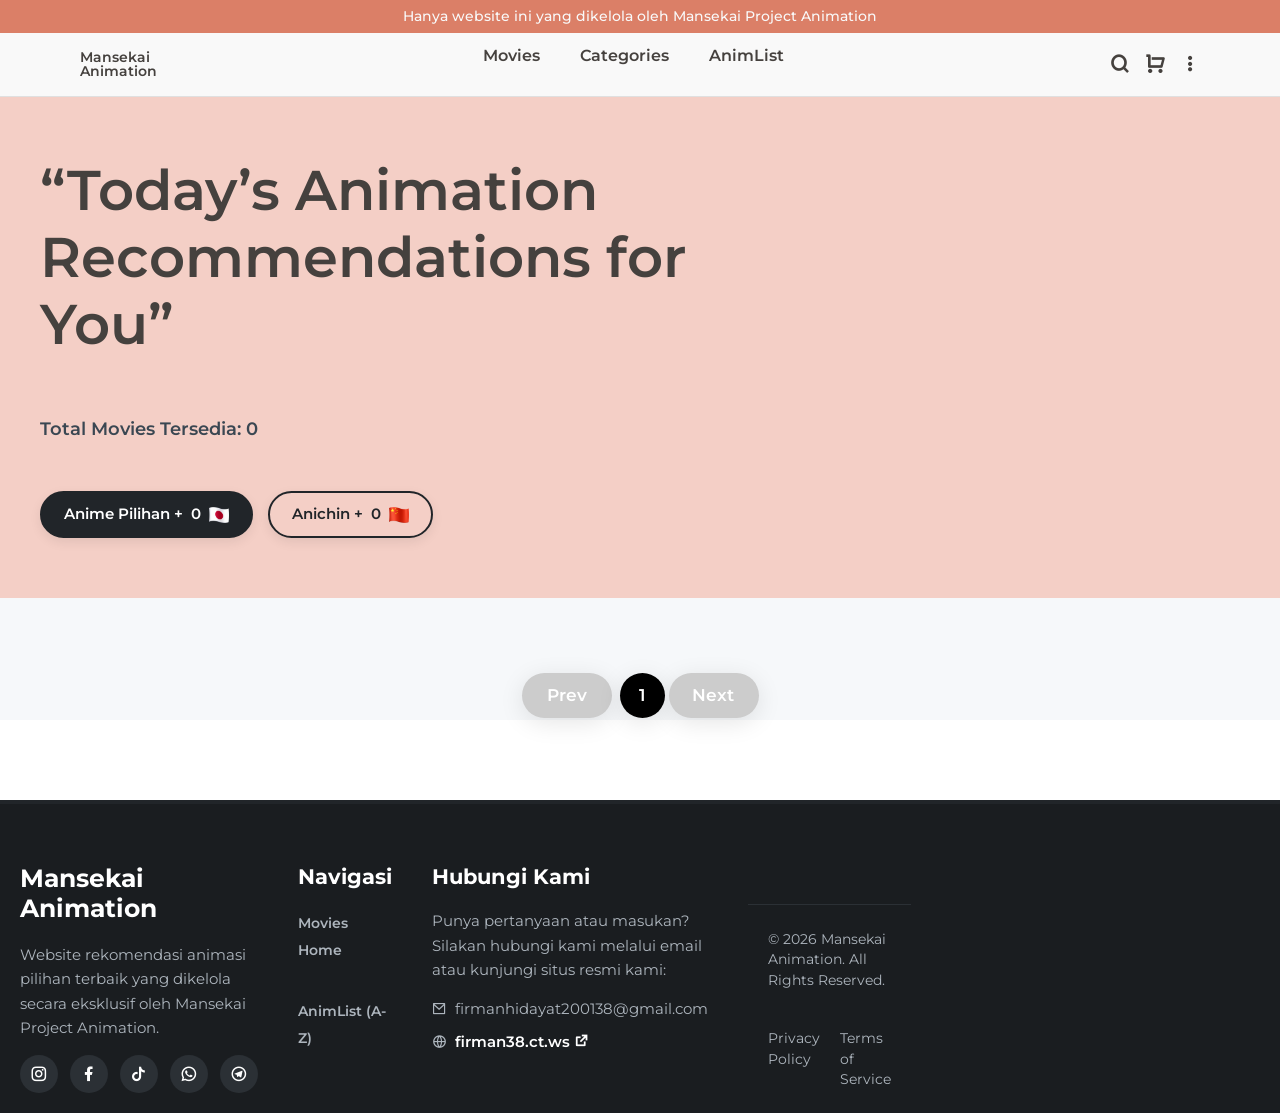
==== commit 7776b3b5: "Add files via upload" ====
--- a/index.html
+++ b/index.html
@@ -6,1237 +6,1453 @@
     <!-- Boxicons CSS -->
     <link href="https://unpkg.com/boxicons@2.1.4/css/boxicons.min.css" rel="stylesheet" />
     <title>Mansekai Animation</title>
+    <!-- Favicon Huruf M -->
+    <link rel="icon" type="image/svg+xml" href="data:image/svg+xml,<svg xmlns=%22http://www.w3.org/2000/svg%22 viewBox=%220 0 100 100%22><rect width=%22100%22 height=%22100%22 rx=%2220%22 fill=%22%23212529%22/><text x=%2250%%22 y=%2255%%22 dominant-baseline=%22middle%22 text-anchor=%22middle%22 fill=%22%23ffffff%22 font-size=%2260%22 font-weight=%22bold%22 font-family=%22sans-serif%22>M</text></svg>">
       <link rel="stylesheet" href="assets/css/navbar.css">
       <link rel="stylesheet" href="assets/css/labels.css">
       <link rel="stylesheet" href="assets/css/page.css">
       <link rel="stylesheet" href="assets/css/styles.min.css" />
       <link rel="stylesheet" href="assets/vendor/remixicon.css" />
-  <script type="text/javascript" src="assets/js/inti-pagination.js" charset="utf-8"></script>
-  </head><header>
+      <script type="text/javascript" src="assets/js/inti-pagination.js" charset="utf-8"></script>
+      <style>
+          html {
+              scroll-behavior: smooth;
+          }
+
+          /* --- Custom Scrollbar Kustom Ganti Bawaan Browser --- */
+          ::-webkit-scrollbar {
+              width: 10px;
+          }
+          ::-webkit-scrollbar-track {
+              background: #f1f1f1;
+          }
+          ::-webkit-scrollbar-thumb {
+              background: #212529;
+              border-radius: 5px;
+              border: 2px solid #f1f1f1;
+          }
+          ::-webkit-scrollbar-thumb:hover {
+              background: #000000;
+          }
+
+          /* --- Floating Back to Top Button di Pojok Kanan Bawah --- */
+          #back-to-top-btn {
+              display: none;
+              position: fixed;
+              bottom: 30px;
+              right: 30px;
+              z-index: 999999;
+              background-color: #212529;
+              color: #ffffff;
+              border: none;
+              outline: none;
+              width: 48px;
+              height: 48px;
+              border-radius: 50%;
+              cursor: pointer;
+              align-items: center;
+              justify-content: center;
+              font-size: 1.4rem;
+              box-shadow: 0 4px 15px rgba(0, 0, 0, 0.25);
+              transition: all 0.3s ease;
+          }
+          #back-to-top-btn:hover {
+              background-color: #000000;
+              transform: translateY(-4px);
+              box-shadow: 0 6px 20px rgba(0, 0, 0, 0.35);
+          }
+
+          .hero {
+              padding: 60px 40px !important;
+              height: auto !important;
+              min-height: unset !important;
+              display: flex !important;
+              flex-direction: column !important;
+              justify-content: center !important;
+          }
+
+          .hero h1 {
+              margin-bottom: 5px !important;
+          }
+
+          .total-movies {
+              margin-top: 5px !important;
+              margin-bottom: 0 !important;
+          }
+
+          .hero .btn-group {
+              display: flex !important;
+              flex-direction: row !important;
+              flex-wrap: nowrap !important;
+              gap: 15px !important;
+              margin-top: 0 !important;
+              padding-top: 0 !important;
+              align-items: center;
+          }
+
+          .btn-animation {
+              padding: 10px 22px !important;
+              border-radius: 50px !important;
+              font-weight: 600 !important;
+              font-size: 0.95rem !important;
+              display: inline-flex !important;
+              align-items: center !important;
+              justify-content: center !important;
+              gap: 8px !important;
+              box-shadow: 0 4px 12px rgba(0, 0, 0, 0.08) !important;
+              transition: all 0.3s ease !important;
+              border: 2px solid #212529 !important;
+              white-space: nowrap !important;
+              text-decoration: none !important;
+              cursor: pointer;
+          }
+
+          .btn-animation.btn-filled {
+              background-color: #212529 !important;
+              color: #ffffff !important;
+          }
+          .btn-animation.btn-filled:hover {
+              background-color: #000000 !important;
+              transform: translateY(-2px);
+              box-shadow: 0 6px 15px rgba(0, 0, 0, 0.15) !important;
+              color: #ffffff !important;
+          }
+
+          .btn-animation.btn-outline {
+              background-color: transparent !important;
+              color: #212529 !important;
+          }
+          .btn-animation.btn-outline:hover {
+              background-color: #212529 !important;
+              color: #ffffff !important;
+              transform: translateY(-2px);
+              box-shadow: 0 6px 15px rgba(0, 0, 0, 0.15) !important;
+          }
+
+          #utility a {
+              font-size: 1.25rem !important;
+              display: inline-flex;
+              align-items: center;
+              justify-content: center;
+              text-decoration: none;
+              color: inherit;
+          }
+
+          /* --- Styling Dropdown 3 Dots Sosmed di Utility dengan Warna & Efek Spesifik --- */
+          .social-dropdown-wrapper {
+              position: relative;
+              display: inline-flex;
+              align-items: center;
+          }
+
+          #social-dropdown-toggle {
+              cursor: pointer;
+              font-size: 1.25rem;
+              display: inline-flex;
+              align-items: center;
+              justify-content: center;
+              background: none;
+              border: none;
+              color: inherit;
+              padding: 0;
+              outline: none;
+              transition: transform 0.3s ease;
+          }
+
+          #social-dropdown-toggle:hover {
+              color: #000000;
+          }
+
+          .social-dropdown-menu {
+              display: none;
+              position: absolute;
+              top: 100%;
+              right: 0;
+              margin-top: 10px;
+              background: #ffffff;
+              min-width: 50px;
+              box-shadow: 0 10px 25px rgba(0,0,0,0.15);
+              border-radius: 12px;
+              list-style: none;
+              padding: 8px;
+              z-index: 99999;
+              border: 1px solid #eaeaea;
+              flex-direction: column;
+              gap: 6px;
+              opacity: 0;
+              transform: translateY(-10px);
+              transition: opacity 0.3s ease, transform 0.3s ease;
+          }
+
+          .social-dropdown-menu.show {
+              display: flex;
+              opacity: 1;
+              transform: translateY(0);
+          }
+
+          .social-dropdown-menu li a {
+              width: 38px;
+              height: 38px;
+              display: flex;
+              align-items: center;
+              justify-content: center;
+              color: #495057;
+              text-decoration: none;
+              font-size: 1.25rem;
+              border-radius: 10px;
+              background: #f8f9fa;
+              transition: all 0.25s ease;
+          }
+
+          /* Warna Spesifik Hover Brand Sosial Media */
+          .social-dropdown-menu li a.instagram:hover {
+              background: #e1306c;
+              color: #ffffff !important;
+              transform: scale(1.1);
+          }
+          .social-dropdown-menu li a.facebook:hover {
+              background: #1877f2;
+              color: #ffffff !important;
+              transform: scale(1.1);
+          }
+          .social-dropdown-menu li a.tiktok:hover {
+              background: #010101;
+              color: #ffffff !important;
+              transform: scale(1.1);
+          }
+          .social-dropdown-menu li a.whatsapp:hover {
+              background: #25d366;
+              color: #ffffff !important;
+              transform: scale(1.1);
+          }
+          .social-dropdown-menu li a.telegram:hover {
+              background: #229ed9;
+              color: #ffffff !important;
+              transform: scale(1.1);
+          }
+
+          /* --- Styling Footer Profesional Baru (3 Kolom Terstruktur) --- */
+          .site-footer {
+              background-color: #1a1d20;
+              color: #adb5bd;
+              padding: 60px 0 20px 0;
+              font-size: 0.95rem;
+              border-top: 4px solid #212529;
+          }
+          .footer-container {
+              max-width: 1200px;
+              margin: 0 auto;
+              padding: 0 20px;
+              display: grid;
+              grid-template-columns: 1.5fr 1fr 1.5fr;
+              gap: 40px;
+          }
+          @media (max-width: 992px) {
+              .footer-container {
+                  grid-template-columns: 1fr 1fr;
+                  gap: 30px;
+              }
+          }
+          @media (max-width: 576px) {
+              .footer-container {
+                  grid-template-columns: 1fr;
+                  gap: 30px;
+                  text-align: center;
+              }
+          }
+          .footer-col h3, .footer-col h4 {
+              color: #ffffff;
+              font-weight: 700;
+              margin-bottom: 20px;
+          }
+          .footer-col p {
+              line-height: 1.6;
+              margin-bottom: 15px;
+          }
+          .footer-col ul {
+              list-style: none;
+              padding: 0;
+              margin: 0;
+          }
+          .footer-col ul li {
+              margin-bottom: 10px;
+          }
+          .footer-col ul li a {
+              color: #adb5bd;
+              text-decoration: none;
+              transition: color 0.2s ease;
+          }
+          .footer-col ul li a:hover {
+              color: #ffffff;
+              padding-left: 5px;
+          }
+          .footer-social-links {
+              display: flex;
+              gap: 12px;
+              margin-top: 15px;
+          }
+          @media (max-width: 576px) {
+              .footer-social-links {
+                  justify-content: center;
+              }
+          }
+          .footer-social-links a {
+              width: 38px;
+              height: 38px;
+              background: #2b3035;
+              color: #ffffff;
+              display: flex;
+              align-items: center;
+              justify-content: center;
+              border-radius: 50%;
+              text-decoration: none;
+              font-size: 1.1rem;
+              transition: all 0.3s ease;
+          }
+          .footer-social-links a.instagram:hover { background: #e1306c; transform: translateY(-3px); }
+          .footer-social-links a.facebook:hover { background: #1877f2; transform: translateY(-3px); }
+          .footer-social-links a.tiktok:hover { background: #010101; transform: translateY(-3px); }
+          .footer-social-links a.whatsapp:hover { background: #25d366; transform: translateY(-3px); }
+          .footer-social-links a.telegram:hover { background: #229ed9; transform: translateY(-3px); }
+          
+          .footer-bottom {
+              max-width: 1200px;
+              margin: 40px auto 0 auto;
+              padding: 20px 20px 0 20px;
+              border-top: 1px solid #2b3035;
+              display: flex;
+              justify-content: space-between;
+              align-items: center;
+              flex-wrap: wrap;
+              gap: 15px;
+              font-size: 0.85rem;
+          }
+          @media (max-width: 576px) {
+              .footer-bottom {
+                  flex-direction: column;
+                  text-align: center;
+                  justify-content: center;
+              }
+          }
+          .footer-bottom-links {
+              display: flex;
+              gap: 20px;
+          }
+          @media (max-width: 576px) {
+              .footer-bottom-links {
+                  justify-content: center;
+              }
+          }
+          .footer-bottom-links a {
+              color: #adb5bd;
+              text-decoration: none;
+          }
+          .footer-bottom-links a:hover {
+              color: #ffffff;
+          }
+
+          /* --- Styling Dropdown Kategori (2 Baris x 3 Kolom) & Responsif Mobile --- */
+          .navigation-menu li {
+              position: relative;
+          }
+
+          .navigation-menu .subnav-categories {
+              display: none;
+              position: absolute;
+              top: 100%;
+              left: -120px;
+              background: #ffffff;
+              width: 500px;
+              box-shadow: 0 10px 25px rgba(0,0,0,0.15);
+              border-radius: 12px;
+              list-style: none;
+              padding: 15px;
+              z-index: 999;
+              border: 1px solid #eaeaea;
+              gap: 10px;
+              box-sizing: border-box;
+          }
+
+          .navigation-menu li:hover .subnav-categories,
+          .navigation-menu li.active-dropdown .subnav-categories {
+              display: grid;
+              grid-template-columns: repeat(3, 1fr);
+          }
+
+          .subnav-categories li a {
+              padding: 10px 15px;
+              display: flex;
+              flex-direction: column;
+              align-items: center;
+              color: #333;
+              text-decoration: none;
+              font-size: 0.85rem;
+              background: #f8f9fa;
+              border-radius: 8px;
+              transition: all 0.2s;
+              border: 1px solid #eaeaea;
+          }
+
+          .subnav-categories li a:hover {
+              background: #212529;
+              color: #ffffff;
+              border-color: #212529;
+          }
+
+          .subnav-categories li a:hover .badge {
+              background-color: #ffffff !important;
+              color: #212529 !important;
+          }
+
+          .subnav-categories .see-all-cat {
+              grid-column: span 3;
+              margin-top: 5px;
+          }
+
+          .subnav-categories .see-all-cat a {
+              flex-direction: row;
+              justify-content: center;
+              gap: 10px;
+              background: #ffffff;
+              border: 2px dashed #212529;
+              font-weight: bold;
+              font-size: 0.95rem;
+          }
+
+          .subnav-categories .see-all-cat a:hover {
+              background: #212529;
+              color: #ffffff;
+          }
+
+          /* Penyesuaian Responsif untuk Layar Kecil / Mobile */
+          @media (max-width: 768px) {
+              .navigation-menu .subnav-categories {
+                  left: 50%;
+                  transform: translateX(-50%);
+                  width: 92vw;
+                  max-width: 360px;
+                  padding: 10px;
+              }
+              .navigation-menu li:hover .subnav-categories,
+              .navigation-menu li.active-dropdown .subnav-categories {
+                  display: grid;
+                  grid-template-columns: repeat(3, 1fr);
+              }
+              .subnav-categories li a {
+                  padding: 8px 6px;
+                  font-size: 0.75rem;
+              }
+              .subnav-categories .see-all-cat {
+                  grid-column: span 3;
+              }
+          }
+
+          /* --- Styling Khusus AnimList (List Title A-Z) --- */
+          .animlist-item-row {
+              background: #ffffff;
+              border: 1px solid #eaeaea;
+              padding: 12px 20px;
+              border-radius: 8px;
+              margin-bottom: 8px;
+              transition: all 0.2s ease;
+              display: flex;
+              justify-content: space-between;
+              align-items: center;
+          }
+          .animlist-item-row:hover {
+              background: #212529;
+              color: #ffffff;
+              border-color: #212529;
+          }
+          .animlist-item-row:hover .animlist-title-link {
+              color: #ffffff !important;
+          }
+          .animlist-title-link {
+              text-decoration: none;
+              color: #212529;
+              font-weight: 600;
+              font-size: 1rem;
+              display: block;
+              width: 100%;
+          }
+
+          /* Tombol Navigasi Huruf A-Z AnimList */
+          .animlist-alphabet-nav {
+              display: flex;
+              flex-wrap: wrap;
+              gap: 6px;
+              justify-content: center;
+              margin-bottom: 25px;
+              background: #f8f9fa;
+              padding: 15px;
+              border-radius: 12px;
+              border: 1px solid #eaeaea;
+          }
+          .alphabet-btn {
+              background: #ffffff;
+              border: 1px solid #ced4da;
+              color: #212529;
+              padding: 6px 12px;
+              font-weight: bold;
+              border-radius: 6px;
+              font-size: 0.9rem;
+              cursor: pointer;
+              transition: all 0.2s;
+              text-decoration: none;
+          }
+          .alphabet-btn:hover, .alphabet-btn.active {
+              background: #212529;
+              color: #ffffff;
+              border-color: #212529;
+          }
+
+          /* --- CSS Garis Serong Pojok Kiri Atas --- */
+          .status-ribbon-corner {
+              position: absolute;
+              top: 12px;
+              left: -32px;
+              background: #dc3545;
+              color: #ffffff;
+              font-weight: 700;
+              font-size: 0.42rem;
+              text-transform: uppercase;
+              letter-spacing: 0.5px;
+              padding: 4px 35px;
+              transform: rotate(-45deg);
+              z-index: 20;
+              box-shadow: 0 2px 4px rgba(0,0,0,0.3);
+              pointer-events: none;
+              text-align: center;
+          }
+
+          .status-ribbon-corner.completed {
+              background: #28a745;
+          }
+
+          /* --- Modal Detail Anime Responsif --- */
+          .anime-modal-overlay {
+              display: none;
+              position: fixed;
+              top: 0; left: 0; width: 100%; height: 100%;
+              background: rgba(0, 0, 0, 0.75);
+              backdrop-filter: blur(5px);
+              z-index: 99999;
+              justify-content: center;
+              align-items: center;
+              padding: 15px;
+              box-sizing: border-box;
+          }
+
+          .anime-modal-wrapper {
+              position: relative;
+              width: 100%;
+              max-width: 650px;
+              margin: auto;
+          }
+
+          .anime-modal-close {
+              position: absolute;
+              top: -45px;
+              right: 0;
+              width: 36px;
+              height: 36px;
+              background: #ffffff;
+              border: none;
+              border-radius: 50%;
+              font-size: 1.2rem;
+              font-weight: bold;
+              cursor: pointer;
+              display: flex;
+              align-items: center;
+              justify-content: center;
+              box-shadow: 0 4px 10px rgba(0,0,0,0.3);
+              transition: background 0.2s;
+              z-index: 10;
+          }
+
+          .anime-modal-close:hover {
+              background: #dc3545;
+              color: #ffffff;
+          }
+
+          .anime-modal-content {
+              background: #ffffff;
+              padding: 25px;
+              border-radius: 16px;
+              width: 100%;
+              box-shadow: 0 20px 40px rgba(0, 0, 0, 0.3);
+              display: flex;
+              gap: 20px;
+              max-height: 80vh;
+              overflow-y: auto;
+              box-sizing: border-box;
+          }
+
+          .anime-modal-content img {
+              width: 180px;
+              height: 250px;
+              object-fit: cover;
+              border-radius: 10px;
+              flex-shrink: 0;
+          }
+
+          .anime-modal-details {
+              flex: 1;
+              min-width: 0;
+          }
+
+          .anime-modal-details h2 {
+              font-size: 1.3rem;
+              font-weight: bold;
+              margin-bottom: 10px;
+              color: #212529;
+              word-break: break-word;
+          }
+
+          @media (max-width: 768px) {
+              .anime-modal-content {
+                  flex-direction: column;
+                  align-items: center;
+                  text-align: center;
+                  padding: 20px;
+                  max-height: 85vh;
+              }
+
+              .anime-modal-content img {
+                  width: 140px;
+                  height: 200px;
+                  margin-bottom: 10px;
+              }
+
+              .anime-modal-close {
+                  top: -40px;
+                  right: 0;
+              }
+          }
+
+          .search-modal-overlay {
+              display: none;
+              position: fixed;
+              top: 0; left: 0; width: 100%; height: 100%;
+              background: rgba(40, 30, 35, 0.6);
+              backdrop-filter: blur(5px);
+              z-index: 9999;
+              justify-content: center;
+              align-items: center;
+              padding: 15px;
+              box-sizing: border-box;
+          }
+
+          .search-modal-content {
+              background: #fff5f7;
+              padding: 40px 30px 30px 30px;
+              border-radius: 20px;
+              width: 100%;
+              max-width: 500px;
+              box-shadow: 0 15px 35px rgba(0, 0, 0, 0.2);
+              border: 1px solid #333333;
+              position: relative;
+              box-sizing: border-box;
+          }
+
+          .search-modal-content h3 {
+              color: #1a1a1a;
+              margin-bottom: 25px;
+              font-size: 1.4rem;
+              text-align: center;
+              font-weight: 700;
+              letter-spacing: 0.5px;
+          }
+
+          .search-input-group {
+              display: flex;
+              gap: 10px;
+          }
+
+          .search-input-group input {
+              flex: 1;
+              padding: 12px 18px;
+              background: #ffffff;
+              border: 1px solid #4a4a4a;
+              color: #1a1a1a;
+              border-radius: 10px;
+              font-size: 1rem;
+              outline: none;
+              transition: all 0.2s;
+              min-width: 0;
+          }
+
+          .search-input-group input:focus {
+              border-color: #000000;
+              box-shadow: 0 0 0 4px rgba(0, 0, 0, 0.1);
+          }
+
+          .search-input-group button {
+              padding: 0 22px;
+              background: #212529; 
+              color: #ffffff;
+              border: none;
+              border-radius: 10px;
+              font-weight: 600;
+              cursor: pointer;
+              flex-shrink: 0;
+          }
+
+          .search-close-btn {
+              position: absolute;
+              top: 15px; right: 15px; width: 32px; height: 32px;
+              background: #e9ecef; border: 1px solid #ced4da; border-radius: 50%;
+              color: #212529; font-weight: bold; cursor: pointer;
+          }
+      </style>
+  </head>
+  <body>
+    <!-- Tombol Back to Top di Pojok Kanan Bawah -->
+    <button id="back-to-top-btn" title="Kembali ke atas">
+        <i class="ri-arrow-up-line"></i>
+    </button>
+
+    <header>
         <div class="banner">Hanya website ini yang dikelola oleh Mansekai Project Animation</div>
         <nav>
-              
             <div id="logo">
                 Mansekai <br> Animation
             </div>
             <ul class="navigation-menu">
-                <li><a href="movies.html">Movies</a>
+                <li><a href="index.html">Movies</a>
                     <ul class="subnav">
                         <li class="card-med" id="serv-groom">
                             <div class="card-image"><img src="images/anime.png"></div>
-                            <a href="anime.html">
+                            <a href="javascript:void(0)" id="nav-filter-anime">
                                 <span>Anime</span>
                                 <span>More Info<i class="ri-arrow-right-s-line"></i></span>
                             </a>
                         </li>
                         <li class="card-med" id="serv-board">
                             <div class="card-image"><img src=""></div>
-                            <a href="anichin.html">
+                            <a href="javascript:void(0)" id="nav-filter-anichin">
                                 <span>Anichin</span>
                                 <span>More Info<i class="ri-arrow-right-s-line"></i></span>
                             </a>
+                        </li>
                     </ul>
                 </li>
-                <li><a href="categories.html">Categories</a>
+                <li>
+                    <a href="javascript:void(0)" id="menu-categories">Categories</a>
+                    <ul class="subnav-categories" id="dropdown-categories-list"></ul>
                 </li>
-                <li>
-                    <a href="list.hmtl">AnimList</a>
-                </li>
+                <li><a href="javascript:void(0)" id="menu-animlist">AnimList</a></li>
             </ul>
-            <div id="utility">
-                <a href="search.html"><span class="ri-search-line text-black"></span></a>
-                <a href="search.html"><span class="ri-shopping-cart-line text-black"></span></a>
+			
+            <div id="utility" style="display: flex; align-items: center; gap: 15px;">
+                <a href="javascript:void(0)" id="open-search-modal"><span class="ri-search-line"></span></a>
+                <!-- Tombol Cart dengan ID menu-cart -->
+                <a href="javascript:void(0)" id="menu-cart"><span class="ri-shopping-cart-line"></span></a>
+                <div class="social-dropdown-wrapper">
+                    <!-- Icon 3 Dot Vertical (ri-more-2-fill) -->
+                    <button id="social-dropdown-toggle" title="Social Media"><i class="ri-more-2-fill"></i></button>
+                    <ul class="social-dropdown-menu" id="socialDropdownMenu">
+                        <li><a href="https://instagram.com" target="_blank" title="Instagram" class="instagram"><i class="ri-instagram-line"></i></a></li>
+                        <li><a href="https://facebook.com" target="_blank" title="Facebook" class="facebook"><i class="ri-facebook-fill"></i></a></li>
+                        <li><a href="https://tiktok.com" target="_blank" title="TikTok" class="tiktok"><i class="ri-tiktok-fill"></i></a></li>
+                        <li><a href="https://whatsapp.com" target="_blank" title="WhatsApp" class="whatsapp"><i class="ri-whatsapp-line"></i></a></li>
+                        <li><a href="https://telegram.org" target="_blank" title="Telegram" class="telegram"><i class="ri-telegram-line"></i></a></li>
+                    </ul>
+                </div>
             </div>
         </nav>
     </header>
-    <section class="hero">
-        <h1>“Today’s Animation Recommendations for You”</h1>
-        <div class="btn-group">
-            <a href="index.html"><button class="btn-filled-dark">Anime |<img src="assets/img/flag-japan.png" width="20px">| Japan</button></a>
-            <a href="second.html"><button class="btn-outline-dark btn-hover-color">Anichin |<img src="assets/img/flag-china.png" width="20px">| China</button></a>
-        </div>
-
-    </section>
-    <!--
-    <section>
-        <h2>Shop by Pet</h2>
-
-        <ul class="shop-pets">
-            <li class="card-large card-light" id="sup-dog">
-                <div class="card-image"><img src="https://ouch-cdn2.icons8.com/5ccPOQq69UKQcbmXfjvOScfFc9NXKG0Xu6DPNQ8b0f8/rs:fit:368:247/czM6Ly9pY29uczgu/b3VjaC1wcm9kLmFz/c2V0cy9wbmcvMTEw/LzFlODdiYzcyLTBl/OWEtNDFlNS05N2Ey/LTMzYTA4MDQ5MWU1/OC5wbmc.png"></div>
-                <ul>
-                    Dogs
-                    <li><a href="#">Food &amp; Treats</a></li>
-                    <li><a href="#">Toys</a></li>
-                    <li><a href="#">Beds &amp; Furniture</a></li>
-                    <li><a href="#">Outdoor Supplies</a></li>
-                    <li><a href="#">Clothing</a></li>
-
-                    <button class="btn-outline-light">Shop All<span class="material-symbols-outlined">
-                            arrow_forward
-                        </span></button>
-
-                </ul>
-
-
-            </li>
-
-            <li class="card-large card-dark" id="sup-cat">
-                <div class="card-image"><img src="https://ouch-cdn2.icons8.com/RjiKOF2gGKiIVnIMFi0O1a4aU7DoHfhbkXr2JbUYZ3A/rs:fit:368:313/czM6Ly9pY29uczgu/b3VjaC1wcm9kLmFz/c2V0cy9wbmcvMzEy/LzliNDQ3MmVlLWZh/YjMtNDQwNy1iOWVh/LWMwOTdlYWNjNWE3/NS5wbmc.png"></div>
-                <ul>Cats
-                    <li><a href="#">Food &amp; Treats</a></li>
-                    <li><a href="#">Toys</a></li>
-                    <li><a href="#">Beds &amp; Furniture</a></li>
-                    <button class="btn-outline-dark">Shop All<span class="material-symbols-outlined">
-                            arrow_forward
-                        </span></button>
-                </ul>
-
-            </li>
-
-            <li class="card-large card-dark" id="sup-bird">
-                <div class="card-image"><img src="https://ouch-cdn2.icons8.com/DF-XRInvbvWS9fQSpWc_SegC3meXZK8BmE-PjrdrF3Q/rs:fit:368:396/czM6Ly9pY29uczgu/b3VjaC1wcm9kLmFz/c2V0cy9wbmcvNzI3/LzQyYWIyNzliLWJj/ZDgtNGEyMC04MGRi/LTk3MzU4YWFmNTVk/OS5wbmc.png"> </div>
-                <ul>Birds
-                    <li><a href="#">Food &amp; Treats</a></li>
-                    <li><a href="#">Toys</a></li>
-                    <li><a href="#">Furniture</a></li>
-                    <button class="btn-outline-dark">Shop All<span class="material-symbols-outlined">
-                            arrow_forward
-                        </span></button>
-                </ul>
-
-            </li>
-            <li class="card-large card-light" id="sup-fish">
-                <div class="card-image"><img src="https://ouch-cdn2.icons8.com/41Pv7w9rcbn7II_gB2vwvVCQRYE5mvpca1ZbsvMujR0/rs:fit:368:368/czM6Ly9pY29uczgu/b3VjaC1wcm9kLmFz/c2V0cy9wbmcvNjE5/LzRlZjE1YTgyLTI3/NjYtNDlkNC1hMGE3/LWY4ZjRmNzhjM2M5/NS5wbmc.png"></div>
-                <ul>
-                    Fish
-                    <li><a href="#">Food</a></li>
-                    <li><a href="#">Aquariums</a></li>
-                    <li><a href="#">Rocks &amp; Decorations</a></li>
-                    <button class="btn-outline-light">Shop All<span class="material-symbols-outlined">
-                            arrow_forward
-                        </span></button>
-                </ul>
-
-            </li>
-        </ul>
-    </section>
-
-    <section>
-        <h2>Our Services</h2>
-
-        <ul class="services">
-            <li class="card-large card-dark card-wide" id="serv-groom">
-                <div class="card-image"><img src="https://ouch-cdn2.icons8.com/T11rfGmMKgcStJyAFKNgtOfE79cadabx0DVMnvzA9Pk/rs:fit:368:313/czM6Ly9pY29uczgu/b3VjaC1wcm9kLmFz/c2V0cy9wbmcvNDQx/LzFlYWU4MWY3LWQ1/ZjYtNDM2Ny1hZjM5/LWVmNTFmMGM5Njk4/MS5wbmc.png"></div>
-                <ul>
-                    Dog Grooming<span class="subtitle">Tail-wagging transformations are our specialty.</span>
-                    <li><a href="#">Coat Care</a><span>$80</span></li>
-                    <li><a href="#">Nail Care</a><span>$16</span></li>
-                    <li><a href="#">Doggie Deluxe Spa Day</a><span>$160</span></li>
-                    <button class="btn-filled-dark"><span class="material-symbols-outlined">
-                            calendar_month
-                        </span>Book Now</button>
-
-                </ul>
-
-
-            </li>
-            <li class="card-large card-dark card-wide" id="serv-board">
-                <div class="card-image"><img src="https://ouch-cdn2.icons8.com/F5Ea1suZtMYimKDkJr0CJLO_1bju6-bTyT1EuDKEg8s/rs:fit:368:254/czM6Ly9pY29uczgu/b3VjaC1wcm9kLmFz/c2V0cy9wbmcvMjcx/LzVjMzE4NWM0LWZh/NTMtNGQ1OS05ZTM2/LTZjYzBhNGU3ODg0/NC5wbmc.png"></div>
-                <ul>
-                    Dog Boarding<span class="subtitle">Where fun and care never take a day off.</span>
-                    <li><a href="#">Doggie Daycare</a><span>$80</span></li>
-                    <li><a href="#">Short Term Boarding</a><span>$80</span></li>
-                    <button class="btn-filled-dark"><span class="material-symbols-outlined">
-                            calendar_month
-                        </span>Book Now</button>
-                </ul>
-
-            </li>
-        </ul>
-    </section>
-
-    <section id="locate">
-
-        <div>
-            <h2>Location &amp; Hours</h2>
-            <p>Our knowledgeable and friendly staff is always ready to assist you in making the best choices for your furry, feathered, or finned friends.</p>
-            <div class="btn-group">
-                <button class="btn-filled-dark"><span class="material-symbols-outlined">
-pin_drop
-</span>Find a Store</button>
-                <button class="btn-outline-dark btn-hover-color"><span class="material-symbols-outlined">
-contact_support
-</span> Contact Us</button>
+
+    <!-- Modal Search -->
+    <div class="search-modal-overlay" id="searchModal">
+        <div class="search-modal-content">
+            <button class="search-close-btn" id="close-search-modal">&times;</button>
+            <h3>Cari Judul / Tag Anime</h3>
+            <div class="search-input-group">
+                <input type="text" id="modal-search-input" placeholder="Masukkan nama atau tag anime...">
+                <button id="modal-search-btn">Cari</button>
             </div>
         </div>
-    </section>
+    </div>
+
+    <!-- Modal Detail Anime -->
+    <div class="anime-modal-overlay" id="animeDetailModal">
+        <div class="anime-modal-wrapper">
+            <button class="anime-modal-close" id="close-anime-modal">&times;</button>
+            <div class="anime-modal-content">
+                <img id="detail-image" src="" alt="Poster">
+                <div class="anime-modal-details">
+                    <h2 id="detail-title">Judul Anime</h2>
+                    <p class="mb-2"><strong>Category:</strong> <span id="detail-category" class="text-dark fw-bold"></span></p>
+                    <p class="mb-2"><strong>Tags:</strong> <span id="detail-tags" class="badge bg-secondary"></span></p>
+                    <p class="mb-2"><strong>Status:</strong> <span id="detail-status"></span> | <strong>Favorit:</strong> <span id="detail-star"></span></p>
+                    <p class="mb-3"><strong>Bio / Penjelasan:</strong> <br><span id="detail-bio" class="text-muted" style="font-size: 0.9rem;">-</span></p>
+                    <div class="mt-2">
+                        <a href="#" id="detail-imdb" target="_blank" class="btn btn-dark btn-sm">IMDb Info</a>
+                        <a href="#" id="detail-mal" target="_blank" class="btn btn-outline-dark btn-sm">MyAnimeList</a>
+                    </div>
+                </div>
+            </div>
+        </div>
+    </div>
     
-    -->
-    <body>
-      
-    <div class="page-wrapper" id="main-wrapper" data-layout="vertical" data-navbarbg="skin6" data-sidebartype="full"
-    data-sidebar-position="fixed" data-header-position="fixed">
-      <div class="container-fluid"><br><br><br>
-
-        <div class="card-content" style="display: none">
-        <div class="row">
-           
-        <div class="col-lg-3">
-          <div class="card overflow-hidden hover-img">
-            <div class="position-relative">
-              <label class="badge text-bg-dark rotated-label fw-semibold fs-1 position-absolute bottom-8 end-0 py-1 px-2">S2. Ep-10</label>
-              <label class="badge text-bg-dark rotated-labels fw-semibold fs-1 position-absolute bottom-8 start-0 py-1 px-2 ms-4"><i class="ri-star-fill text-warning"></i> </label>
-              <a href="https://www.imdb.com/title/tt38646634/"><img src="images/Hell Mode Yarikomizuki no Gamer wa Hai Settei no Isekai de Musou suru.jpg" class="card-img-top"></a>
+    <!-- Konten Utama (SPA Wrapper) -->
+    <div id="spa-content-area">
+        <section class="hero" id="hero-section">
+            <h1>“Today’s Animation Recommendations for You”</h1>
+            <p class="total-movies text-dark fw-bold fs-5" style="margin-bottom: 4px;">Total Movies Tersedia: <span id="total-movies-count">0</span></p>
+            <div class="btn-group">
+                <a href="javascript:void(0)" id="btn-anime" class="btn-animation btn-filled">
+                    Anime Pilihan +<span id="count-anime">0</span><img src="assets/img/flag-japan.png" width="20px">
+                </a>
+                <a href="javascript:void(0)" id="btn-anichin" class="btn-animation btn-outline">
+                    Anichin +<span id="count-anichin">0</span><img src="assets/img/flag-china.png" width="20px">
+                </a>
             </div>
-              <span class="text-bg-dark text-light text-center fs-1 lh-sm py-1 px-7 fw-semibold position-relative bottom-0 start-0">
-               <a href="https://myanimelist.net/anime/60460/Hell_Mode__Yarikomizuki_no_Gamer_wa_Hai_Settei_no_Isekai_de_Musou_suru" class="text-light">Hell Mode: Yarikomizuki no Gamer wa Hai Settei no Isekai de Musou suru</a></span>
+        </section>
+
+        <div class="page-wrapper" id="main-wrapper" data-layout="vertical" data-navbarbg="skin6" data-sidebartype="full"
+        data-sidebar-position="fixed" data-header-position="fixed">
+          <div class="container-fluid" id="target-results-anchor"><br><br><br>
+
+            <div id="search-result-info" style="display: none; justify-content: space-between; align-items: center; width: 100%; margin-bottom: 20px;" class="text-dark flex-wrap gap-2">
+                <div>
+                    <h4 class="fw-bold mb-0">Menampilkan hasil untuk "<span id="query-keyword"></span>": Ditemukan <span id="relevant-count">0</span> item.</h4>
+                </div>
+                <div>
+                    <button id="clear-search-btn" class="btn btn-dark btn-sm fw-semibold px-3 py-2 text-white d-flex align-items-center gap-1">
+                        <i class="ri-close-line"></i> <span id="clear-btn-text">Clear Categories</span>
+                    </button>
+                </div>
+            </div>
+
+            <!-- Kontainer Tambahan untuk Tombol Navigasi Huruf A-Z khusus AnimList -->
+            <div id="animlist-nav-container"></div>
+
+            <div class="card-content" style="display: none">
+              <div class="row" id="anime-row"></div>
+            </div>
+            
+            <div class="pagination-main" id="pagination-container-box">
+                <li class="page-item previous-page"><a class="page-link" href="#">Prev</a></li>
+                <li class="page-item current-page active"><a class="page-link" href="#">1</a></li>
+                <li class="page-item dots"><a class="page-link" href="#">...</a></li>
+                <li class="page-item current-page"><a class="page-link" href="#">5</a></li>
+                <li class="page-item current-page"><a class="page-link" href="#">6</a></li>
+                <li class="page-item dots"><a class="page-link" href="#">...</a></li>
+                <li class="page-item current-page"><a class="page-link" href="#">10</a></li>
+                <li class="page-item next-page"><a class="page-link" href="#">Next</a></li>
+            </div>
+        
           </div>
         </div>
-        <div class="col-lg-3">
-          <div class="card overflow-hidden hover-img">
-            <div class="position-relative">
-              <label class="badge text-bg-dark rotated-label fw-semibold fs-1 position-absolute bottom-8 end-0 py-1 px-2">S4.Ep-21</label>
-              <label class="badge text-bg-dark rotated-labels fw-semibold fs-1 position-absolute bottom-8 start-0 py-1 px-2 ms-4"><i class="ri-star-fill text-warning"></i> </label>
-              <a href="https://www.imdb.com/title/tt38650409/"><img src="images/tensei shitara slime.jpg" class="card-img-top"></a>
+    </div>
+
+    <!-- Footer Profesional (Icon Sosmed & Footer Bottom Rata Tengah otomatis di Mode HP) -->
+    <footer class="site-footer">
+        <div class="footer-container">
+            <div class="footer-col">
+                <h3>Mansekai Animation</h3>
+                <p>Website rekomendasi animasi pilihan terbaik yang dikelola secara eksklusif oleh Mansekai Project Animation.</p>
+                <div class="footer-social-links">
+                    <a href="https://instagram.com" target="_blank" title="Instagram" class="instagram"><i class="ri-instagram-line"></i></a>
+                    <a href="https://facebook.com" target="_blank" title="Facebook" class="facebook"><i class="ri-facebook-fill"></i></a>
+                    <a href="https://tiktok.com" target="_blank" title="TikTok" class="tiktok"><i class="ri-tiktok-fill"></i></a>
+                    <a href="https://whatsapp.com" target="_blank" title="WhatsApp" class="whatsapp"><i class="ri-whatsapp-line"></i></a>
+                    <a href="https://telegram.org" target="_blank" title="Telegram" class="telegram"><i class="ri-telegram-line"></i></a>
+                </div>
             </div>
-              <span class="text-bg-dark text-light text-center fs-1 lh-sm py-1 px-7 fw-semibold position-relative bottom-0 start-0">
-               <a href="https://myanimelist.net/anime/37430/Tensei_shitara_Slime_Datta_Ken" class="text-light">Tensei shitara Slime Datta Ken</a></span>
-          </div>
+            <div class="footer-col">
+                <h4>Navigasi</h4>
+                <ul>
+                    <li><a href="index.html">Movies Home</a></li>
+                    <li><a href="javascript:void(0)" id="menu-animlist-footer">AnimList (A-Z)</a></li>
+                </ul>
+            </div>
+            <div class="footer-col">
+                <h4>Hubungi Kami</h4>
+                <p>Punya pertanyaan atau masukan? Silakan hubungi kami melalui email atau kunjungi situs resmi kami:</p>
+                <p style="margin-bottom: 8px;"><i class="ri-mail-line me-2"></i><a href="mailto:firmanhidayat200138@gmail.com" style="color: #adb5bd; text-decoration: none;">firmanhidayat200138@gmail.com</a></p>
+                <p><i class="ri-global-line me-2"></i><a href="https://firman38.ct.ws" target="_blank" style="color: #ffffff; text-decoration: none; font-weight: 600; display: inline-flex; align-items: center; gap: 4px; transition: color 0.2s;" onmouseover="this.style.color='#38bdf8'" onmouseout="this.style.color='#ffffff'">firman38.ct.ws <i class="ri-external-link-line" style="font-size: 0.9rem;"></i></a></p>
+            </div>
         </div>
-        <div class="col-lg-3">
-          <div class="card overflow-hidden hover-img">
-            <div class="position-relative">
-              <label class="badge text-bg-dark rotated-label fw-semibold fs-1 position-absolute bottom-8 end-0 py-1 px-2">Ep-10</label>
-              <!--<label class="badge text-bg-dark rotated-labels fw-semibold fs-1 position-absolute bottom-8 start-0 py-1 px-2 ms-4"><i class="ri-star-fill text-warning"></i> </label>-->
-              <a href="https://www.imdb.com/title/tt39443204/"><img src="images/I Became a Legend after My 10 Year-Long Last Stand.jpg" class="card-img-top"></a>
+        <div class="footer-container">
+            <div class="footer-bottom">
+                <p>&copy; 2026 Mansekai Animation. All Rights Reserved.</p>
+                <div class="footer-bottom-links">
+                    <a href="#">Privacy Policy</a>
+                    <a href="#">Terms of Service</a>
+                </div>
             </div>
-              <span class="text-bg-dark text-light text-center fs-1 lh-sm py-1 px-7 fw-semibold position-relative bottom-0 start-0">
-               <a href="https://myanimelist.net/manga/121282/Koko_wa_Ore_ni_Makasete_Saki_ni_Ike_to_Itte_kara_10-nen_ga_Tattara_Densetsu_ni_Natteita" class="text-light">Koko wa Ore ni Makasete Saki ni Ike to Itte kara 10-nen ga Tattara Densetsu ni Natteita.</a></span>
-          </div>
         </div>
-        <div class="col-lg-3">
-          <div class="card overflow-hidden hover-img">
-            <div class="position-relative">
-              <label class="badge text-bg-dark rotated-label fw-semibold fs-1 position-absolute bottom-8 end-0 py-1 px-2">Ep-1177</label>
-              <label class="badge text-bg-dark rotated-labels fw-semibold fs-1 position-absolute bottom-8 start-0 py-1 px-2 ms-4"><i class="ri-star-fill text-warning"></i> </label>
-              <a href="https://www.imdb.com/title/tt0388629/"><img src="images/one piece.jpg" class="card-img-top"></a>
-            </div>
-              <span class="text-bg-dark text-light text-center fs-1 lh-sm py-1 px-7 fw-semibold position-relative bottom-0 start-0">
-               <a href="https://myanimelist.net/anime/21/One_Piece" class="text-light">One Piece</a></span>
-          </div>
-        </div>
-        <div class="col-lg-3">
-          <div class="card overflow-hidden hover-img">
-            <div class="position-relative">
-              <label class="badge text-bg-dark rotated-label fw-semibold fs-1 position-absolute bottom-8 end-0 py-1 px-2">Ep-11</label>
-              <!--<label class="badge text-bg-dark rotated-labels fw-semibold fs-1 position-absolute bottom-8 start-0 py-1 px-2 ms-4"><i class="ri-star-fill text-warning"></i> </label>-->
-              <a href="https://www.imdb.com/title/tt33334216/"><img src="images/The Exiled Heavy Knight Knows How to Game the System.jpg" class="card-img-top"></a>
-            </div>
-              <span class="text-bg-dark text-light text-center fs-1 lh-sm py-1 px-7 fw-semibold position-relative bottom-0 start-0">
-               <a href="https://myanimelist.net/anime/59741/Tsuihou_sareta_Tensei_Juukishi_wa_Game_Chishinki_de_Musou_suru" class="text-light">Tsuihou sareta Tensei Juukishi wa Game Chishinki de Musou suru</a></span>
-          </div>
-        </div>
-        <div class="col-lg-3">
-          <div class="card overflow-hidden hover-img">
-            <div class="position-relative">
-              <label class="badge text-bg-dark rotated-label fw-semibold fs-1 position-absolute bottom-8 end-0 py-1 px-2">S1.End</label>
-              <!--<label class="badge text-bg-dark rotated-labels fw-semibold fs-1 position-absolute bottom-8 start-0 py-1 px-2 ms-4"><i class="ri-star-fill text-warning"></i> </label>-->
-              <a href="https://www.imdb.com/title/tt40550160/"><img src="images/Rakudai Kenja.jpg" class="card-img-top"></a>
-            </div>
-              <span class="text-bg-dark text-light text-center fs-1 lh-sm py-1 px-7 fw-semibold position-relative bottom-0 start-0">
-               <a href="https://myanimelist.net/anime/63508/Rakudai_Kenja_no_Gakuin_Musou__Nidome_no_Tensei_S-Rank_Cheat_Majutsushi_Boukenroku" class="text-light">Rakudai Kenja no Gakuin Musou: Nidome no Tensei, S-Rank Cheat Majutsushi Boukenroku</a></span>
-          </div>
-        </div>
-        <div class="col-lg-3">
-          <div class="card overflow-hidden hover-img">
-            <div class="position-relative">
-              <label class="badge text-bg-dark rotated-label fw-semibold fs-1 position-absolute bottom-8 end-0 py-1 px-2">S1.End</label>
-              <!--<label class="badge text-bg-dark rotated-labels fw-semibold fs-1 position-absolute bottom-8 start-0 py-1 px-2 ms-4"><i class="ri-star-fill text-warning"></i> </label>-->
-              <a href="https://www.imdb.com/title/tt38262097/"><img src="images/The Villager of Level 999.jpg" class="card-img-top"></a>
-            </div>
-              <span class="text-bg-dark text-light text-center fs-1 lh-sm py-1 px-7 fw-semibold position-relative bottom-0 start-0">
-               <a href="https://myanimelist.net/anime/62322/Lv999_no_Murabito" class="text-light">Lv999 no Murabito</a></span>
-          </div>
-        </div>
-        <div class="col-lg-3">
-          <div class="card overflow-hidden hover-img">
-            <div class="position-relative">
-              <label class="badge text-bg-dark rotated-label fw-semibold fs-1 position-absolute bottom-8 end-0 py-1 px-2">S2. Ep-10</label>
-              <!--<label class="badge text-bg-dark rotated-labels fw-semibold fs-1 position-absolute bottom-8 start-0 py-1 px-2 ms-4"><i class="ri-star-fill text-warning"></i> </label>-->
-              <a href="https://www.imdb.com/title/tt16255458/"><img src="images/Otome Game Sekai wa Mob ni Kibishii Sekai desu.jpg" class="card-img-top"></a>
-            </div>
-              <span class="text-bg-dark text-light text-center fs-1 lh-sm py-1 px-7 fw-semibold position-relative bottom-0 start-0">
-               <a href="https://myanimelist.net/anime/54000/Otome_Game_Sekai_wa_Mob_ni_Kibishii_Sekai_desu_2" class="text-light">Otome Game Sekai wa Mob ni Kibishii Sekai desu 2</a></span>
-          </div>
-        </div>
-        <div class="col-lg-3">
-          <div class="card overflow-hidden hover-img">
-            <div class="position-relative">
-              <label class="badge text-bg-dark rotated-label fw-semibold fs-1 position-absolute bottom-8 end-0 py-1 px-2">S1.End</label>
-              <!--<label class="badge text-bg-dark rotated-labels fw-semibold fs-1 position-absolute bottom-8 start-0 py-1 px-2 ms-4"><i class="ri-star-fill text-warning"></i> </label>-->
-              <a href="https://www.imdb.com/title/tt41276835/"><img src="images/All Works Maid desu.jpg" class="card-img-top"></a>
-            </div>
-              <span class="text-bg-dark text-light text-center fs-1 lh-sm py-1 px-7 fw-semibold position-relative bottom-0 start-0">
-               <a href="https://myanimelist.net/anime/61686/Heroine_Seijo_Iie_All_Works_Maid_desu_Hokori" class="text-light">Heroine? Seijo? Iie, All Works Maid desu (Hokori)!</a></span>
-          </div>
-        </div> 
-        <div class="col-lg-3">
-          <div class="card overflow-hidden hover-img">
-            <div class="position-relative">
-              <label class="badge text-bg-dark rotated-label fw-semibold fs-1 position-absolute bottom-8 end-0 py-1 px-2">Ep-11</label>
-              <!--<label class="badge text-bg-dark rotated-labels fw-semibold fs-1 position-absolute bottom-8 start-0 py-1 px-2 ms-4"><i class="ri-star-fill text-warning"></i> </label>-->
-              <a href="https://www.imdb.com/title/tt41278636/"><img src="images/Mujikaku Seijo wa Kyou mo Muishiki ni Chikara o Tare Nagasu.jpg" class="card-img-top"></a>
-            </div>
-              <span class="text-bg-dark text-light text-center fs-1 lh-sm py-1 px-7 fw-semibold position-relative bottom-0 start-0">
-               <a href="https://myanimelist.net/anime/62080/Mujikaku_Seijo_wa_Kyou_mo_Muishiki_ni_Chikara_wo_Tare_Nagasu" class="text-light">Mujikaku Seijo wa Kyou mo Muishiki ni Chikara wo Tare Nagasu</a></span>
-          </div>
-        </div>
-        <div class="col-lg-3">
-          <div class="card overflow-hidden hover-img">
-            <div class="position-relative">
-              <label class="badge text-bg-dark rotated-label fw-semibold fs-1 position-absolute bottom-8 end-0 py-1 px-2">S2. Ep-10</label>
-              <!--<label class="badge text-bg-dark rotated-labels fw-semibold fs-1 position-absolute bottom-8 start-0 py-1 px-2 ms-4"><i class="ri-star-fill text-warning"></i> </label>-->
-              <a href="https://www.imdb.com/title/tt14476236/"><img src="images/Skeleton Knight in Another World.jpg" class="card-img-top"></a>
-            </div>
-              <span class="text-bg-dark text-light text-center fs-1 lh-sm py-1 px-7 fw-semibold position-relative bottom-0 start-0">
-               <a href="https://myanimelist.net/anime/60522/Gaikotsu_Kishi-sama_Tadaima_Isekai_e_Odekakechuu_II" class="text-light">Gaikotsu Kishi-sama, Tadaima Isekai e Odekakechuu II</a></span>
-          </div>
-        </div>
-        <div class="col-lg-3">
-          <div class="card overflow-hidden hover-img">
-            <div class="position-relative">
-              <label class="badge text-bg-dark rotated-label fw-semibold fs-1 position-absolute bottom-8 end-0 py-1 px-2">Ep-10</label>
-              <!--<label class="badge text-bg-dark rotated-labels fw-semibold fs-1 position-absolute bottom-8 start-0 py-1 px-2 ms-4"><i class="ri-star-fill text-warning"></i> </label>-->
-              <a href="https://www.imdb.com/title/tt32862795/"><img src="images/Saikyô Degarashi Ôji no Anyaku Teî Arasoi.jpg" class="card-img-top"></a>
-            </div>
-              <span class="text-bg-dark text-light text-center fs-1 lh-sm py-1 px-7 fw-semibold position-relative bottom-0 start-0">
-               <a href="https://myanimelist.net/anime/56736/Saikyou_Degarashi_Ouji_no_Anyaku_Teii_Arasoi" class="text-light">Saikyou Degarashi Ouji no Anyaku Teii Arasoi</a></span>
-          </div>
-        </div>
-        <div class="col-lg-3">
-          <div class="card overflow-hidden hover-img">
-            <div class="position-relative">
-              <label class="badge text-bg-dark rotated-label fw-semibold fs-1 position-absolute bottom-8 end-0 py-1 px-2">Ep-10</label>
-              <!--<label class="badge text-bg-dark rotated-labels fw-semibold fs-1 position-absolute bottom-8 start-0 py-1 px-2 ms-4"><i class="ri-star-fill text-warning"></i> </label>-->
-              <a href="https://www.imdb.com/title/tt39551287/"><img src="images/A Livid Lady's Guide to Getting Even.jpg" class="card-img-top"></a>
-            </div>
-              <span class="text-bg-dark text-light text-center fs-1 lh-sm py-1 px-7 fw-semibold position-relative bottom-0 start-0">
-               <a href="" class="text-light">Buchigire Reijou wa Houfuku wo Chikaimashita. Madousho no Chikara de Sokoku wo Tatakitsubushimasu</a></span>
-          </div>
-        </div>
-        <div class="col-lg-3">
-          <div class="card overflow-hidden hover-img">
-            <div class="position-relative">
-              <label class="badge text-bg-dark rotated-label fw-semibold fs-1 position-absolute bottom-8 end-0 py-1 px-2">Ep-10</label>
-              <!--<label class="badge text-bg-dark rotated-labels fw-semibold fs-1 position-absolute bottom-8 start-0 py-1 px-2 ms-4"><i class="ri-star-fill text-warning"></i> </label>-->
-              <a href="https://www.imdb.com/title/tt41293112/"><img src="images/The World's Strongest Rearguard.jpg" class="card-img-top"></a>
-            </div>
-              <span class="text-bg-dark text-light text-center fs-1 lh-sm py-1 px-7 fw-semibold position-relative bottom-0 start-0">
-               <a href="https://myanimelist.net/anime/62435/Sekai_Saikyou_no_Kouei__Meikyuukoku_no_Shinjin_Tansakusha" class="text-light">Sekai Saikyou no Kouei: Meikyuukoku no Shinjin Tansakusha</a></span>
-          </div>
-        </div>
-        <div class="col-lg-3">
-          <div class="card overflow-hidden hover-img">
-            <div class="position-relative">
-              <label class="badge text-bg-dark rotated-label fw-semibold fs-1 position-absolute bottom-8 end-0 py-1 px-2">S4.Ep-15</label>
-              <label class="badge text-bg-dark rotated-labels fw-semibold fs-1 position-absolute bottom-8 start-0 py-1 px-2 ms-4"><i class="ri-star-fill text-warning"></i> </label>
-              <a href="https://www.imdb.com/title/tt11034066/"><img src="images/iruma.jpg" class="card-img-top"></a>
-            </div>
-              <span class="text-bg-dark text-light text-center fs-1 lh-sm py-1 px-7 fw-semibold position-relative bottom-0 start-0">
-               <a href="https://myanimelist.net/anime/39196/Mairimashita_Iruma-kun" class="text-light">Mairimashita! Iruma-kun</a></span>
-          </div>
-        </div>
-        <div class="col-lg-3">
-          <div class="card overflow-hidden hover-img">
-            <div class="position-relative">
-              <label class="badge text-bg-dark rotated-label fw-semibold fs-1 position-absolute bottom-8 end-0 py-1 px-2">S4.Ep-13</label>
-              <!--<label class="badge text-bg-dark rotated-labels fw-semibold fs-1 position-absolute bottom-8 start-0 py-1 px-2 ms-4"><i class="ri-star-fill text-warning"></i> </label>-->
-              <a href="https://www.imdb.com/title/tt10885406/"><img src="images/Ascendance of a Bookworm.jpg" class="card-img-top"></a>
-            </div>
-              <span class="text-bg-dark text-light text-center fs-1 lh-sm py-1 px-7 fw-semibold position-relative bottom-0 start-0">
-               <a href="https://myanimelist.net/anime/57466/Honzuki_no_Gekokujou__Shisho_ni_Naru_Tame_ni_wa_Shudan_wo_Erandeiraremasen_-_Ryoushu_no_Youjo" class="text-light">Honzuki no Gekokujou: Shisho ni Naru Tame ni wa Shudan wo Erandeiraremasen - Ryoushu no Youjo</a></span>
-          </div>
-        </div>
-        <div class="col-lg-3">
-          <div class="card overflow-hidden hover-img">
-            <div class="position-relative">
-              <label class="badge text-bg-dark rotated-label fw-semibold fs-1 position-absolute bottom-8 end-0 py-1 px-2">Ep-02</label>
-              <!--<label class="badge text-bg-dark rotated-labels fw-semibold fs-1 position-absolute bottom-8 start-0 py-1 px-2 ms-4"><i class="ri-star-fill text-warning"></i> </label>-->
-              <a href="https://www.imdb.com/title/tt41054252/"><img src="images/The Frontier Lord Begins with Zero Subjects.jpg" class="card-img-top"></a>
-            </div>
-              <span class="text-bg-dark text-light text-center fs-1 lh-sm py-1 px-7 fw-semibold position-relative bottom-0 start-0">
-               <a href="https://myanimelist.net/anime/62078/Ryoumin_0-nin_Start_no_Henkyou_Ryoushu-sama" class="text-light">Ryoumin 0-nin Start no Henkyou Ryoushu-sama</a></span>
-          </div>
-        </div>
-        <div class="col-lg-3">
-          <div class="card overflow-hidden hover-img">
-            <div class="position-relative">
-              <label class="badge text-bg-dark rotated-label fw-semibold fs-1 position-absolute bottom-8 end-0 py-1 px-2">S2. Ep-01</label>
-              <!--<label class="badge text-bg-dark rotated-labels fw-semibold fs-1 position-absolute bottom-8 start-0 py-1 px-2 ms-4"><i class="ri-star-fill text-warning"></i> </label>-->
-              <a href="https://www.imdb.com/title/tt32991344/"><img src="images/Clevatess.jpg" class="card-img-top"></a>
-            </div>
-              <span class="text-bg-dark text-light text-center fs-1 lh-sm py-1 px-7 fw-semibold position-relative bottom-0 start-0">
-               <a href="https://myanimelist.net/anime/62513/Clevatess_II__Majuu_no_Ou_to_Itsuwari_no_Yuusha_Denshou" class="text-light">Clevatess</a></span>
-          </div>
-        </div>
-        <div class="col-lg-3">
-          <div class="card overflow-hidden hover-img">
-            <div class="position-relative">
-              <label class="badge text-bg-dark rotated-label fw-semibold fs-1 position-absolute bottom-8 end-0 py-1 px-2">Ep-01</label>
-              <label class="badge text-bg-dark rotated-labels fw-semibold fs-1 position-absolute bottom-8 start-0 py-1 px-2 ms-4"><i class="ri-star-fill text-warning"></i> </label>
-              <a href="https://www.imdb.com/title/tt39304754/"><img src="images/Love Unseen Beneath the Clear Night Sky.jpg" class="card-img-top"></a>
-            </div>
-              <span class="text-bg-dark text-light text-center fs-1 lh-sm py-1 px-7 fw-semibold position-relative bottom-0 start-0">
-               <a href="https://myanimelist.net/anime/62936/Toumei_na_Yoru_ni_Kakeru_Kimi_to_Me_ni_Mienai_Koi_wo_Shita" class="text-light">Toumei na Yoru ni Kakeru Kimi to, Me ni Mienai Koi wo Shita.</a></span>
-          </div>
-        </div>
-        <div class="col-lg-3">
-          <div class="card overflow-hidden hover-img">
-            <div class="position-relative">
-              <label class="badge text-bg-dark rotated-label fw-semibold fs-1 position-absolute bottom-8 end-0 py-1 px-2">Ep-01</label>
-              <!--<label class="badge text-bg-dark rotated-labels fw-semibold fs-1 position-absolute bottom-8 start-0 py-1 px-2 ms-4"><i class="ri-star-fill text-warning"></i> </label>-->
-              <a href="https://www.imdb.com/title/tt41278615/"><img src="images/Tenkou-saki no Seiso Karen na Bishoujo ga.jpg" class="card-img-top"></a>
-            </div>
-              <span class="text-bg-dark text-light text-center fs-1 lh-sm py-1 px-7 fw-semibold position-relative bottom-0 start-0">
-               <a href="https://myanimelist.net/anime/56735/Tenkou-saki_no_Seiso_Karen_na_Bishoujo_ga_Mukashi_Danshi_to_Omotte_Issho_ni_Asonda_Osananajimi_Datta_Ken" class="text-light">Tenkou-saki no Seiso Karen na Bishoujo ga, Mukashi Danshi to Omotte Issho ni Asonda Osananajimi Datta Ken</a></span>
-          </div>
-        </div>
-        <div class="col-lg-3">
-          <div class="card overflow-hidden hover-img">
-            <div class="position-relative">
-              <label class="badge text-bg-dark rotated-label fw-semibold fs-1 position-absolute bottom-8 end-0 py-1 px-2">S2. Ep-01</label>
-              <label class="badge text-bg-dark rotated-labels fw-semibold fs-1 position-absolute bottom-8 start-0 py-1 px-2 ms-4"><i class="ri-star-fill text-warning"></i> </label>
-              <a href="https://www.imdb.com/title/tt36034547/"><img src="images/You and I Are Polar Opposites.jpg" class="card-img-top"></a>
-            </div>
-              <span class="text-bg-dark text-light text-center fs-1 lh-sm py-1 px-7 fw-semibold position-relative bottom-0 start-0">
-               <a href="https://myanimelist.net/anime/63832/Seihantai_na_Kimi_to_Boku_2nd_Season" class="text-light">Seihantai na Kimi to Boku</a></span>
-          </div>
-        </div>
-        <div class="col-lg-3">
-          <div class="card overflow-hidden hover-img">
-            <div class="position-relative">
-              <label class="badge text-bg-dark rotated-label fw-semibold fs-1 position-absolute bottom-8 end-0 py-1 px-2">Ep-01</label>
-              <!--<label class="badge text-bg-dark rotated-labels fw-semibold fs-1 position-absolute bottom-8 start-0 py-1 px-2 ms-4"><i class="ri-star-fill text-warning"></i> </label>-->
-              <a href="https://www.imdb.com/title/tt41276849/"><img src="images/Iwamoto-senpai no Suisen.jpg" class="card-img-top"></a>
-            </div>
-              <span class="text-bg-dark text-light text-center fs-1 lh-sm py-1 px-7 fw-semibold position-relative bottom-0 start-0">
-               <a href="https://myanimelist.net/anime/63324/Iwamoto-senpai_no_Suisen" class="text-light">Iwamoto-senpai no Suisen</a></span>
-          </div>
-        </div>
-        <div class="col-lg-3">
-          <div class="card overflow-hidden hover-img">
-            <div class="position-relative">
-              <label class="badge text-bg-dark rotated-label fw-semibold fs-1 position-absolute bottom-8 end-0 py-1 px-2">Ep-01</label>
-              <!--<label class="badge text-bg-dark rotated-labels fw-semibold fs-1 position-absolute bottom-8 start-0 py-1 px-2 ms-4"><i class="ri-star-fill text-warning"></i> </label>-->
-              <a href="https://www.imdb.com/title/tt41278600/"><img src="images/Rich Girl Caretaker.jpg" class="card-img-top"></a>
-            </div>
-              <span class="text-bg-dark text-light text-center fs-1 lh-sm py-1 px-7 fw-semibold position-relative bottom-0 start-0">
-               <a href="https://myanimelist.net/anime/62876/Saijo_no_Osewa__Takane_no_Hanadarake_na_Meimonkou_de_Gakuin_Ichi_no_Ojousama_Seikatsu_Nouryoku_Kaimu_wo_Kagenagara_Osewa_suru_Koto_ni_Narimashita" class="text-light">Saijo no Osewa: Takane no Hanadarake na Meimonkou de, Gakuin Ichi no Ojousama (Seikatsu Nouryoku Kaimu) wo Kagenagara Osewa suru Koto ni Narimashita</a></span>
-          </div>
-        </div>
-        <div class="col-lg-3">
-          <div class="card overflow-hidden hover-img">
-            <div class="position-relative">
-              <label class="badge text-bg-dark rotated-label fw-semibold fs-1 position-absolute bottom-8 end-0 py-1 px-2">Ep-13</label>
-              <label class="badge text-bg-dark rotated-labels fw-semibold fs-1 position-absolute bottom-8 start-0 py-1 px-2 ms-4"><i class="ri-star-fill text-warning"></i> </label>
-              <a href="https://www.imdb.com/title/tt37532356/"><img src="images/Yomi no Tsugai.jpg" class="card-img-top"></a>
-            </div>
-              <span class="text-bg-dark text-light text-center fs-1 lh-sm py-1 px-7 fw-semibold position-relative bottom-0 start-0">
-               <a href="https://myanimelist.net/anime/62001/Yomi_no_Tsugai" class="text-light">Yomi no Tsugai</a></span>
-          </div>
-        </div>
-        <div class="col-lg-3">
-          <div class="card overflow-hidden hover-img">
-            <div class="position-relative">
-              <label class="badge text-bg-dark rotated-label fw-semibold fs-1 position-absolute bottom-8 end-0 py-1 px-2">S3. Ep-02</label>
-              <!--<label class="badge text-bg-dark rotated-labels fw-semibold fs-1 position-absolute bottom-8 start-0 py-1 px-2 ms-4"><i class="ri-star-fill text-warning"></i> </label>-->
-              <a href="https://www.imdb.com/title/tt13293588/"><img src="images/Mushoku Tensei III.jpg" class="card-img-top"></a>
-            </div>
-              <span class="text-bg-dark text-light text-center fs-1 lh-sm py-1 px-7 fw-semibold position-relative bottom-0 start-0">
-               <a href="https://myanimelist.net/anime/59193/Mushoku_Tensei_III__Isekai_Ittara_Honki_Dasu" class="text-light">Mushoku Tensei III: Isekai Ittara Honki Dasu</a></span>
-          </div>
-        </div>
-        <div class="col-lg-3">
-          <div class="card overflow-hidden hover-img">
-            <div class="position-relative">
-              <label class="badge text-bg-dark rotated-label fw-semibold fs-1 position-absolute bottom-8 end-0 py-1 px-2">S1. End</label>
-              <!--<label class="badge text-bg-dark rotated-labels fw-semibold fs-1 position-absolute bottom-8 start-0 py-1 px-2 ms-4"><i class="ri-star-fill text-warning"></i> </label>-->
-              <a href="https://www.imdb.com/title/tt40547960/"><img src="images/My Ribdiculous Reincarnation.jpg" class="card-img-top"></a>
-            </div>
-              <span class="text-bg-dark text-light text-center fs-1 lh-sm py-1 px-7 fw-semibold position-relative bottom-0 start-0">
-               <a href="https://myanimelist.net/anime/63376/Megami_Isekai_Tensei_Nani_ni_Naritai_desu_ka_Ore_Yuusha_no_Rokkotsu_de" class="text-light">Megami "Isekai Tensei Nani ni Naritai desu ka" Ore "Yuusha no Rokkotsu de"</a></span>
-          </div>
-        </div>
-        <div class="col-lg-3">
-          <div class="card overflow-hidden hover-img">
-            <div class="position-relative">
-              <label class="badge text-bg-dark rotated-label fw-semibold fs-1 position-absolute bottom-8 end-0 py-1 px-2">S1. End</label>
-              <label class="badge text-bg-dark rotated-labels fw-semibold fs-1 position-absolute bottom-8 start-0 py-1 px-2 ms-4"><i class="ri-star-fill text-warning"></i> </label>
-              <a href="https://www.imdb.com/title/tt39123061/"><img src="images/Koori no Jouheki.jpg" class="card-img-top"></a>
-            </div>
-              <span class="text-bg-dark text-light text-center fs-1 lh-sm py-1 px-7 fw-semibold position-relative bottom-0 start-0">
-               <a href="https://myanimelist.net/anime/60852/Koori_no_Jouheki" class="text-light">Koori no Jouheki</a></span>
-          </div>
-        </div>
-        <div class="col-lg-3">
-          <div class="card overflow-hidden hover-img">
-            <div class="position-relative">
-              <label class="badge text-bg-dark rotated-label fw-semibold fs-1 position-absolute bottom-8 end-0 py-1 px-2">S1. End</label>
-              <label class="badge text-bg-dark rotated-labels fw-semibold fs-1 position-absolute bottom-8 start-0 py-1 px-2 ms-4"><i class="ri-star-fill text-warning"></i> </label>
-              <a href="https://www.imdb.com/title/tt39122591/"><img src="images/Hidarikiki no Eren.jpg" class="card-img-top"></a>
-            </div>
-              <span class="text-bg-dark text-light text-center fs-1 lh-sm py-1 px-7 fw-semibold position-relative bottom-0 start-0">
-               <a href="https://myanimelist.net/anime/53732/Hidarikiki_no_Eren" class="text-light">Hidarikiki no Eren</a></span>
-          </div>
-        </div>
-        <div class="col-lg-3">
-          <div class="card overflow-hidden hover-img">
-            <div class="position-relative">
-              <label class="badge text-bg-dark rotated-label fw-semibold fs-1 position-absolute bottom-8 end-0 py-1 px-2">S1.End</label>
-              <!--<label class="badge text-bg-dark rotated-labels fw-semibold fs-1 position-absolute bottom-8 start-0 py-1 px-2 ms-4"><i class="ri-star-fill text-warning"></i> </label>-->
-              <a href="https://www.imdb.com/title/tt39122671/"><img src="images/Aishiteru Game wo Owarasetai.jpg" class="card-img-top"></a>
-            </div>
-              <span class="text-bg-dark text-light text-center fs-1 lh-sm py-1 px-7 fw-semibold position-relative bottom-0 start-0">
-               <a href="https://myanimelist.net/anime/61839/Aishiteru_Game_wo_Owarasetai" class="text-light">Aishiteru Game wo Owarasetai</a></span>
-          </div>
-        </div>
-        <div class="col-lg-3">
-          <div class="card overflow-hidden hover-img">
-            <div class="position-relative">
-              <label class="badge text-bg-dark rotated-label fw-semibold fs-1 position-absolute bottom-8 end-0 py-1 px-2">S1.End</label>
-              <!--<label class="badge text-bg-dark rotated-labels fw-semibold fs-1 position-absolute bottom-8 start-0 py-1 px-2 ms-4"><i class="ri-star-fill text-warning"></i> </label>-->
-              <a href="https://www.imdb.com/title/tt39122769/"><img src="images/Marriagetoxin.jpg" class="card-img-top"></a>
-            </div>
-              <span class="text-bg-dark text-light text-center fs-1 lh-sm py-1 px-7 fw-semibold position-relative bottom-0 start-0">
-               <a href="https://myanimelist.net/anime/62601/Marriagetoxin" class="text-light">Marriagetoxin</a></span>
-          </div>
-        </div>
-        <div class="col-lg-3">
-          <div class="card overflow-hidden hover-img">
-            <div class="position-relative">
-              <label class="badge text-bg-dark rotated-label fw-semibold fs-1 position-absolute bottom-8 end-0 py-1 px-2">S1.End</label>
-              <!--<label class="badge text-bg-dark rotated-labels fw-semibold fs-1 position-absolute bottom-8 start-0 py-1 px-2 ms-4"><i class="ri-star-fill text-warning"></i> </label>-->
-              <a href="https://www.imdb.com/title/tt40546998/"><img src="images/Even a Replica Can Fall in Love.jpg" class="card-img-top"></a>
-            </div>
-              <span class="text-bg-dark text-light text-center fs-1 lh-sm py-1 px-7 fw-semibold position-relative bottom-0 start-0">
-               <a href="https://myanimelist.net/manga/159246/Replica_datte_Koi_wo_Suru" class="text-light">Replica Datte, Koi wo Suru</a></span>
-          </div>
-        </div>
-        <div class="col-lg-3">
-          <div class="card overflow-hidden hover-img">
-            <div class="position-relative">
-              <label class="badge text-bg-dark rotated-label fw-semibold fs-1 position-absolute bottom-8 end-0 py-1 px-2">Ep-12</label>
-              <!--<label class="badge text-bg-dark rotated-labels fw-semibold fs-1 position-absolute bottom-8 start-0 py-1 px-2 ms-4"><i class="ri-star-fill text-warning"></i> </label>-->
-              <a href="https://www.imdb.com/title/tt38273912/"><img src="images/Botan Kamiina Fully Blossoms When Drunk.webp" class="card-img-top"></a>
-            </div>
-              <span class="text-bg-dark text-light text-center fs-1 lh-sm py-1 px-7 fw-semibold position-relative bottom-0 start-0">
-               <a href="https://myanimelist.net/anime/61186/Kamiina_Botan_Yoeru_Sugata_wa_Yuri_no_Hana" class="text-light">Kamiina Botan, Yoeru Sugata wa Yuri no Hana</a></span>
-          </div>
-        </div>
-        <div class="col-lg-3">
-          <div class="card overflow-hidden hover-img">
-            <div class="position-relative">
-              <label class="badge text-bg-dark rotated-label fw-semibold fs-1 position-absolute bottom-8 end-0 py-1 px-2">S1.End</label>
-              <!--<label class="badge text-bg-dark rotated-labels fw-semibold fs-1 position-absolute bottom-8 start-0 py-1 px-2 ms-4"><i class="ri-star-fill text-warning"></i> </label>-->
-              <a href="https://www.imdb.com/title/tt38895862/"><img src="images/Yowayowa Sensei.jpg" class="card-img-top"></a>
-            </div>
-              <span class="text-bg-dark text-light text-center fs-1 lh-sm py-1 px-7 fw-semibold position-relative bottom-0 start-0">
-               <a href="https://myanimelist.net/anime/60444/Yowayowa_Sensei" class="text-light">Yowayowa Sensei</a></span>
-          </div>
-        </div>
-        <div class="col-lg-3">
-          <div class="card overflow-hidden hover-img">
-            <div class="position-relative">
-              <label class="badge text-bg-dark rotated-label fw-semibold fs-1 position-absolute bottom-8 end-0 py-1 px-2">S1.End</label>
-              <!--<label class="badge text-bg-dark rotated-labels fw-semibold fs-1 position-absolute bottom-8 start-0 py-1 px-2 ms-4"><i class="ri-star-fill text-warning"></i> </label>-->
-              <a href="https://www.imdb.com/title/tt38363695/"><img src="images/Petals of Reincarnation.jpg" class="card-img-top"></a>
-            </div>
-              <span class="text-bg-dark text-light text-center fs-1 lh-sm py-1 px-7 fw-semibold position-relative bottom-0 start-0">
-               <a href="https://myanimelist.net/manga/75487/Reincarnation_no_Kaben" class="text-light">Reincarnation no Kaben</a></span>
-          </div>
-        </div>
-        <div class="col-lg-3">
-          <div class="card overflow-hidden hover-img">
-            <div class="position-relative">
-              <label class="badge text-bg-dark rotated-label fw-semibold fs-1 position-absolute bottom-8 end-0 py-1 px-2">S4.P3-End</label>
-              <label class="badge text-bg-dark rotated-labels fw-semibold fs-1 position-absolute bottom-8 start-0 py-1 px-2 ms-4"><i class="ri-star-fill text-warning"></i> Completed</label>
-              <a href="https://www.imdb.com/title/tt9679542/"><img src="images/dr stone.jpg" class="card-img-top"></a>
-            </div>
-              <span class="text-bg-dark text-light text-center fs-1 lh-sm py-1 px-7 fw-semibold position-relative bottom-0 start-0">
-               <a href="https://myanimelist.net/anime/38691/Dr_Stone" class="text-light">Dr.Stone</a></span>
-          </div>
-        </div>
-        <div class="col-lg-3">
-          <div class="card overflow-hidden hover-img">
-            <div class="position-relative">
-              <label class="badge text-bg-dark rotated-label fw-semibold fs-1 position-absolute bottom-8 end-0 py-1 px-2">S1.End</label>
-              <!--<label class="badge text-bg-dark rotated-labels fw-semibold fs-1 position-absolute bottom-8 start-0 py-1 px-2 ms-4"><i class="ri-star-fill text-warning"></i> </label>-->
-              <a href="https://www.imdb.com/title/tt36593277/"><img src="images/Himekishi wa Barbaroi no Yome.jpg" class="card-img-top"></a>
-            </div>
-              <span class="text-bg-dark text-light text-center fs-1 lh-sm py-1 px-7 fw-semibold position-relative bottom-0 start-0">
-               <a href="https://myanimelist.net/anime/60028/Himekishi_wa_Barbaroi_no_Yome" class="text-light">Himekishi wa Barbaroi no Yome</a></span>
-          </div>
-        </div>
-        <div class="col-lg-3">
-          <div class="card overflow-hidden hover-img">
-            <div class="position-relative">
-              <label class="badge text-bg-dark rotated-label fw-semibold fs-1 position-absolute bottom-8 end-0 py-1 px-2">S1.End</label>
-              <!--<label class="badge text-bg-dark rotated-labels fw-semibold fs-1 position-absolute bottom-8 start-0 py-1 px-2 ms-4"><i class="ri-star-fill text-warning"></i> </label>-->
-              <a href="https://www.imdb.com/title/tt39443176/"><img src="images/Gals Can't Be Kind to Otaku.jpg" class="card-img-top"></a>
-            </div>
-              <span class="text-bg-dark text-light text-center fs-1 lh-sm py-1 px-7 fw-semibold position-relative bottom-0 start-0">
-               <a href="https://myanimelist.net/anime/62604/Otaku_ni_Yasashii_Gal_wa_Inai" class="text-light">Otaku ni Yasashii Gal wa inai!?</a></span>
-          </div>
-        </div>
-        <div class="col-lg-3">
-          <div class="card overflow-hidden hover-img">
-            <div class="position-relative">
-              <label class="badge text-bg-dark rotated-label fw-semibold fs-1 position-absolute bottom-8 end-0 py-1 px-2">S2.End</label>
-              <!--<label class="badge text-bg-dark rotated-labels fw-semibold fs-1 position-absolute bottom-8 start-0 py-1 px-2 ms-4"><i class="ri-star-fill text-warning"></i> </label>-->
-              <a href="https://www.imdb.com/title/tt34119820/"><img src="images/The Beginning After the End.jpg" class="card-img-top"></a>
-            </div>
-              <span class="text-bg-dark text-light text-center fs-1 lh-sm py-1 px-7 fw-semibold position-relative bottom-0 start-0">
-               <a href="https://myanimelist.net/anime/60146/Saikyou_no_Ousama_Nidome_no_Jinsei_wa_Nani_wo_Suru" class="text-light">Saikyou no Ousama, Nidome no Jinsei wa Nani wo Suru?</a></span>
-          </div>
-        </div>
-        <div class="col-lg-3">
-          <div class="card overflow-hidden hover-img">
-            <div class="position-relative">
-              <label class="badge text-bg-dark rotated-label fw-semibold fs-1 position-absolute bottom-8 end-0 py-1 px-2">S3.End</label>
-              <!--<label class="badge text-bg-dark rotated-labels fw-semibold fs-1 position-absolute bottom-8 start-0 py-1 px-2 ms-4"><i class="ri-star-fill text-warning"></i> </label>-->
-              <a href="https://www.imdb.com/title/tt28100731/"><img src="images/Jidou Hanbaiki ni Umarekawatta Ore wa Meikyuu wo Samayou.jpg" class="card-img-top"></a>
-            </div>
-              <span class="text-bg-dark text-light text-center fs-1 lh-sm py-1 px-7 fw-semibold position-relative bottom-0 start-0">
-               <a href="https://myanimelist.net/anime/52619/Jidou_Hanbaiki_ni_Umarekawatta_Ore_wa_Meikyuu_wo_Samayou" class="text-light">Jidou Hanbaiki ni Umarekawatta Ore wa Meikyuu wo Samayou</a></span>
-          </div>
-        </div>
-        <div class="col-lg-3">
-          <div class="card overflow-hidden hover-img">
-            <div class="position-relative">
-              <label class="badge text-bg-dark rotated-label fw-semibold fs-1 position-absolute bottom-8 end-0 py-1 px-2">S5.End</label>
-              <!--<label class="badge text-bg-dark rotated-labels fw-semibold fs-1 position-absolute bottom-8 start-0 py-1 px-2 ms-4"><i class="ri-star-fill text-warning"></i> </label>-->
-              <a href="https://www.imdb.com/title/tt11448214/"><img src="images/Rent-a-Girlfriend.jpg" class="card-img-top"></a>
-            </div>
-              <span class="text-bg-dark text-light text-center fs-1 lh-sm py-1 px-7 fw-semibold position-relative bottom-0 start-0">
-               <a href="https://myanimelist.net/anime/62485/Kanojo_Okarishimasu_5th_Season" class="text-light">Kanojo, Okarishimasu</a></span>
-          </div>
-        </div>
-        <div class="col-lg-3">
-          <div class="card overflow-hidden hover-img">
-            <div class="position-relative">
-              <label class="badge text-bg-dark rotated-label fw-semibold fs-1 position-absolute bottom-8 end-0 py-1 px-2">S4.End</label>
-              <!--<label class="badge text-bg-dark rotated-labels fw-semibold fs-1 position-absolute bottom-8 start-0 py-1 px-2 ms-4"><i class="ri-star-fill text-warning"></i> </label>-->
-              <a href="https://www.imdb.com/title/tt7263328/"><img src="images/Youkoso Jitsuryoku Shijou Shugi no Kyoushitsu e.jpg" class="card-img-top"></a>
-            </div>
-              <span class="text-bg-dark text-light text-center fs-1 lh-sm py-1 px-7 fw-semibold position-relative bottom-0 start-0">
-               <a href="https://myanimelist.net/anime/35507/Youkoso_Jitsuryoku_Shijou_Shugi_no_Kyoushitsu_e" class="text-light">Youkoso Jitsuryoku Shijou Shugi no Kyoushitsu e</a></span>
-          </div>
-        </div>
-        <div class="col-lg-3">
-          <div class="card overflow-hidden hover-img">
-            <div class="position-relative">
-              <label class="badge text-bg-dark rotated-label fw-semibold fs-1 position-absolute bottom-8 end-0 py-1 px-2">S1. End</label>
-              <label class="badge text-bg-dark rotated-labels fw-semibold fs-1 position-absolute bottom-8 start-0 py-1 px-2 ms-4"><i class="ri-star-fill text-warning"></i> </label>
-              <a href="https://www.imdb.com/title/tt37532971/"><img src="images/I Made Friends with the Second Prettiest Girl in My Class.jpg" class="card-img-top"></a>
-            </div>
-              <span class="text-bg-dark text-light text-center fs-1 lh-sm py-1 px-7 fw-semibold position-relative bottom-0 start-0">
-               <a href="https://myanimelist.net/anime/56734/Class_de_2-banme_ni_Kawaii_Onnanoko_to_Tomodachi_ni_Natta" class="text-light">Class de 2-banme ni Kawaii Onnanoko to Tomodachi ni Natta</a></span>
-          </div>
-        </div>
-        <div class="col-lg-3">
-          <div class="card overflow-hidden hover-img">
-            <div class="position-relative">
-              <label class="badge text-bg-dark rotated-label fw-semibold fs-1 position-absolute bottom-8 end-0 py-1 px-2">S2.End</label>
-              <!--<label class="badge text-bg-dark rotated-labels fw-semibold fs-1 position-absolute bottom-8 start-0 py-1 px-2 ms-4"><i class="ri-star-fill text-warning"></i> </label>-->
-              <a href="https://www.imdb.com/title/tt23132598/"><img src="images/Lastame.jpg" class="card-img-top"></a>
-            </div>
-              <span class="text-bg-dark text-light text-center fs-1 lh-sm py-1 px-7 fw-semibold position-relative bottom-0 start-0">
-               <a href="https://myanimelist.net/anime/53438/Higeki_no_Genkyou_to_Naru_Saikyou_Gedou_Last_Boss_Joou_wa_Tami_no_Tame_ni_Tsukushimasu" class="text-light">Higeki no Genkyou to Naru Saikyou Gedou Last Boss Joou wa Tami no Tame ni Tsukushimasu.</a></span>
-          </div>
-        </div>
-        <div class="col-lg-3">
-          <div class="card overflow-hidden hover-img">
-            <div class="position-relative">
-              <label class="badge text-bg-dark rotated-label fw-semibold fs-1 position-absolute bottom-8 end-0 py-1 px-2">S2.End</label>
-              <!--<label class="badge text-bg-dark rotated-labels fw-semibold fs-1 position-absolute bottom-8 start-0 py-1 px-2 ms-4"><i class="ri-star-fill text-warning"></i> </label>-->
-              <a href="https://www.imdb.com/title/tt19223420/"><img src="images/Farming Life in Another World.jpg" class="card-img-top"></a>
-            </div>
-              <span class="text-bg-dark text-light text-center fs-1 lh-sm py-1 px-7 fw-semibold position-relative bottom-0 start-0">
-               <a href="https://myanimelist.net/anime/62146/Isekai_Nonbiri_Nouka" class="text-light">Isekai Nonbiri Nouka</a></span>
-          </div>
-        </div>
-        <div class="col-lg-3">
-          <div class="card overflow-hidden hover-img">
-            <div class="position-relative">
-              <label class="badge text-bg-dark rotated-label fw-semibold fs-1 position-absolute bottom-8 end-0 py-1 px-2">S1.End</label>
-              <!--<label class="badge text-bg-dark rotated-labels fw-semibold fs-1 position-absolute bottom-8 start-0 py-1 px-2 ms-4"><i class="ri-star-fill text-warning"></i> </label>-->
-              <a href="https://www.imdb.com/title/tt37729351/"><img src="images/Mistress Kanan is Devilishly Easy.jpg" class="card-img-top"></a>
-            </div>
-              <span class="text-bg-dark text-light text-center fs-1 lh-sm py-1 px-7 fw-semibold position-relative bottom-0 start-0">
-               <a href="https://myanimelist.net/anime/61501/Kanan-sama_wa_Akumade_Choroi" class="text-light">Kanan-sama wa Akumade Choroi</a></span>
-          </div>
-        </div>
-        <div class="col-lg-3">
-          <div class="card overflow-hidden hover-img">
-            <div class="position-relative">
-              <label class="badge text-bg-dark rotated-label fw-semibold fs-1 position-absolute bottom-8 end-0 py-1 px-2">S2.End</label>
-              <!--<label class="badge text-bg-dark rotated-labels fw-semibold fs-1 position-absolute bottom-8 start-0 py-1 px-2 ms-4"><i class="ri-star-fill text-warning"></i> </label>-->
-              <a href="https://www.imdb.com/title/tt19064770/"><img src="images/The Angel Next Door Spoils Me Rotten.jpg" class="card-img-top"></a>
-            </div>
-              <span class="text-bg-dark text-light text-center fs-1 lh-sm py-1 px-7 fw-semibold position-relative bottom-0 start-0">
-               <a href="https://myanimelist.net/anime/56876/Otonari_no_Tenshi-sama_ni_Itsunomanika_Dame_Ningen_ni_Sareteita_Ken_2" class="text-light">Otonari no Tenshi-sama ni Itsunomanika Dame Ningen ni Sareteita Ken</a></span>
-          </div>
-        </div>
-        <div class="col-lg-3">
-          <div class="card overflow-hidden hover-img">
-            <div class="position-relative">
-              <label class="badge text-bg-dark rotated-label fw-semibold fs-1 position-absolute bottom-8 end-0 py-1 px-2">S1.End</label>
-              <!--<label class="badge text-bg-dark rotated-labels fw-semibold fs-1 position-absolute bottom-8 start-0 py-1 px-2 ms-4"><i class="ri-star-fill text-warning"></i> </label>-->
-              <a href="https://www.imdb.com/title/tt40546935/"><img src="images/Jishou Akuyaku Reijou na Konyakusha no Kansatsu Kiroku.jpg" class="card-img-top"></a>
-            </div>
-              <span class="text-bg-dark text-light text-center fs-1 lh-sm py-1 px-7 fw-semibold position-relative bottom-0 start-0">
-               <a href="https://myanimelist.net/anime/61687/Jishou_Akuyaku_Reijou_na_Konyakusha_no_Kansatsu_Kiroku" class="text-light">Jishou Akuyaku Reijou na Konyakusha no Kansatsu Kiroku.</a></span>
-          </div>
-        </div>
-        <div class="col-lg-3">
-          <div class="card overflow-hidden hover-img">
-            <div class="position-relative">
-              <label class="badge text-bg-dark rotated-label fw-semibold fs-1 position-absolute bottom-8 end-0 py-1 px-2">S1.End</label>
-              <!--<label class="badge text-bg-dark rotated-labels fw-semibold fs-1 position-absolute bottom-8 start-0 py-1 px-2 ms-4"><i class="ri-star-fill text-warning"></i> </label>-->
-              <a href="https://www.imdb.com/title/tt39122702/"><img src="images/Mata Korosarete.jpg" class="card-img-top"></a>
-            </div>
-              <span class="text-bg-dark text-light text-center fs-1 lh-sm py-1 px-7 fw-semibold position-relative bottom-0 start-0">
-               <a href="http://myanimelist.net/anime/62964/Mata_Korosarete_Shimatta_no_desu_ne_Tantei-sama" class="text-light">Mata Korosarete Shimatta no desu ne, Tantei-sama</a></span>
-          </div>
-        </div>
-        <div class="col-lg-3">
-          <div class="card overflow-hidden hover-img">
-            <div class="position-relative">
-              <label class="badge text-bg-dark rotated-label fw-semibold fs-1 position-absolute bottom-8 end-0 py-1 px-2">S1.End</label>
-              <!--<label class="badge text-bg-dark rotated-labels fw-semibold fs-1 position-absolute bottom-8 start-0 py-1 px-2 ms-4"><i class="ri-star-fill text-warning"></i> </label>-->
-              <a href="https://www.imdb.com/title/tt39122622/"><img src="images/Haibarakun no Tsuyokute Seishun New Game.jpg" class="card-img-top"></a>
-            </div>
-              <span class="text-bg-dark text-light text-center fs-1 lh-sm py-1 px-7 fw-semibold position-relative bottom-0 start-0">
-               <a href="https://myanimelist.net/anime/61943/Haibara-kun_no_Tsuyokute_Seishun_New_Game" class="text-light">Haibara-kun no Tsuyokute Seishun New Game</a></span>
-          </div>
-        </div>
-        <div class="col-lg-3">
-          <div class="card overflow-hidden hover-img">
-            <div class="position-relative">
-              <label class="badge text-bg-dark rotated-label fw-semibold fs-1 position-absolute bottom-8 end-0 py-1 px-2">S1.End</label>
-              <!--<label class="badge text-bg-dark rotated-labels fw-semibold fs-1 position-absolute bottom-8 start-0 py-1 px-2 ms-4"><i class="ri-star-fill text-warning"></i> </label>-->
-              <a href="https://www.imdb.com/title/tt39122552/"><img src="images/Always a Catch.jpg" class="card-img-top"></a>
-            </div>
-              <span class="text-bg-dark text-light text-center fs-1 lh-sm py-1 px-7 fw-semibold position-relative bottom-0 start-0">
-               <a href="http://myanimelist.net/manga/154155/Nigashita_Sakana_wa_Ookikatta_ga_Tsuriageta_Sakana_ga_Ookisugita_Ken" class="text-light">Nigashita Sakana wa Ookikatta ga Tsuriageta Sakana ga Ookisugita Ken</a></span>
-          </div>
-        </div>
-        <div class="col-lg-3">
-          <div class="card overflow-hidden hover-img">
-            <div class="position-relative">
-              <label class="badge text-bg-dark rotated-label fw-semibold fs-1 position-absolute bottom-8 end-0 py-1 px-2">S1.End</label>
-              <!--<label class="badge text-bg-dark rotated-labels fw-semibold fs-1 position-absolute bottom-8 start-0 py-1 px-2 ms-4"><i class="ri-star-fill text-warning"></i> </label>-->
-              <a href="https://www.imdb.com/title/tt38040630/"><img src="images/The Food Diary of Miss Maid.jpg" class="card-img-top"></a>
-            </div>
-              <span class="text-bg-dark text-light text-center fs-1 lh-sm py-1 px-7 fw-semibold position-relative bottom-0 start-0">
-               <a href="https://myanimelist.net/anime/62342/Maid-san_wa_Taberu_dake" class="text-light">Maid-san wa Taberu dake</a></span>
-          </div>
-        </div>
-        <div class="col-lg-3">
-          <div class="card overflow-hidden hover-img">
-            <div class="position-relative">
-              <label class="badge text-bg-dark rotated-label fw-semibold fs-1 position-absolute bottom-8 end-0 py-1 px-2">S1.End</label>
-              <!--<label class="badge text-bg-dark rotated-labels fw-semibold fs-1 position-absolute bottom-8 start-0 py-1 px-2 ms-4"><i class="ri-star-fill text-warning"></i> </label>-->
-              <a href="https://www.imdb.com/title/tt41154853/"><img src="images/Saikyou no Shokugyou wa Yuusha demo.jpg" class="card-img-top"></a>
-            </div>
-              <span class="text-bg-dark text-light text-center fs-1 lh-sm py-1 px-7 fw-semibold position-relative bottom-0 start-0">
-               <a href="https://myanimelist.net/anime/62825/Saikyou_no_Shokugyou_wa_Yuusha_demo_Kenja_demo_Naku_Kanteishi_Kari_Rashii_desu_yo" class="text-light">Saikyou no Shokugyou wa Yuusha Demon Kenja Demo Naku Kaneti-shi (Kari) Rashii Desu yo?</a></span>
-          </div>
-        </div>
-        <div class="col-lg-3">
-          <div class="card overflow-hidden hover-img">
-            <div class="position-relative">
-              <label class="badge text-bg-dark rotated-label fw-semibold fs-1 position-absolute bottom-8 end-0 py-1 px-2">S1.End</label>
-              <!--<label class="badge text-bg-dark rotated-labels fw-semibold fs-1 position-absolute bottom-8 start-0 py-1 px-2 ms-4"><i class="ri-star-fill text-warning"></i> </label>-->
-              <a href="https://www.imdb.com/title/tt33086804/"><img src="images/Rooster Fighter.jpg" class="card-img-top"></a>
-            </div>
-              <span class="text-bg-dark text-light text-center fs-1 lh-sm py-1 px-7 fw-semibold position-relative bottom-0 start-0">
-               <a href="https://myanimelist.net/manga/132169/Niwatori_Fighter" class="text-light">Niwatori Fighter</a></span>
-          </div>
-        </div>
-        <div class="col-lg-3">
-          <div class="card overflow-hidden hover-img">
-            <div class="position-relative">
-              <label class="badge text-bg-dark rotated-label fw-semibold fs-1 position-absolute bottom-8 end-0 py-1 px-2">Ep-06</label>
-              <!--<label class="badge text-bg-dark rotated-labels fw-semibold fs-1 position-absolute bottom-8 start-0 py-1 px-2 ms-4"><i class="ri-star-fill text-warning"></i> </label>-->
-              <a href="https://www.imdb.com/title/tt40548626/"><img src="images/Tadaima, Ojamasaremasu!.jpg" class="card-img-top"></a>
-            </div>
-              <span class="text-bg-dark text-light text-center fs-1 lh-sm py-1 px-7 fw-semibold position-relative bottom-0 start-0">
-               <a href="https://myanimelist.net/anime/63014/Tadaima_Ojamasaremasu" class="text-light">Tadaima, Ojamasaremasu!</a></span>
-          </div>
-        </div>
-        <div class="col-lg-3">
-          <div class="card overflow-hidden hover-img">
-            <div class="position-relative">
-              <label class="badge text-bg-dark rotated-label fw-semibold fs-1 position-absolute bottom-8 end-0 py-1 px-2">S1.End</label>
-              <!--<label class="badge text-bg-dark rotated-labels fw-semibold fs-1 position-absolute bottom-8 start-0 py-1 px-2 ms-4"><i class="ri-star-fill text-warning"></i> </label>-->
-              <a href="https://www.imdb.com/title/tt38037498/"><img src="images/Yuusha Party ni Kawaii Ko ga Ita node Kokuhaku shitemita.jpg" class="card-img-top"></a>
-            </div>
-              <span class="text-bg-dark text-light text-center fs-1 lh-sm py-1 px-7 fw-semibold position-relative bottom-0 start-0">
-               <a href="https://myanimelist.net/anime/61983/Yuusha_Party_ni_Kawaii_Ko_ga_Ita_node_Kokuhaku_shitemita" class="text-light">Yuusha Party ni Kawaii Ko ga Ita node, Kokuhaku shitemita.</a></span>
-          </div>
-        </div>
-        <div class="col-lg-3">
-          <div class="card overflow-hidden hover-img">
-            <div class="position-relative">
-              <label class="badge text-bg-dark rotated-label fw-semibold fs-1 position-absolute bottom-8 end-0 py-1 px-2">S1.End</label>
-              <!--<label class="badge text-bg-dark rotated-labels fw-semibold fs-1 position-absolute bottom-8 start-0 py-1 px-2 ms-4"><i class="ri-star-fill text-warning"></i> </label>-->
-              <a href="https://www.imdb.com/title/tt38940229/"><img src="images/Tensei shitara Dragon no Tamago datta.jpg" class="card-img-top"></a>
-            </div>
-              <span class="text-bg-dark text-light text-center fs-1 lh-sm py-1 px-7 fw-semibold position-relative bottom-0 start-0">
-               <a href="https://myanimelist.net/anime/61207/Tensei_shitara_Dragon_no_Tamago_datta" class="text-light">Tensei shitara Dragon no Tamago datta</a></span>
-          </div>
-        </div>
-        <div class="col-lg-3">
-          <div class="card overflow-hidden hover-img">
-            <div class="position-relative">
-              <label class="badge text-bg-dark rotated-label fw-semibold fs-1 position-absolute bottom-8 end-0 py-1 px-2">S2.End</label>
-              <!--<label class="badge text-bg-dark rotated-labels fw-semibold fs-1 position-absolute bottom-8 start-0 py-1 px-2 ms-4"><i class="ri-star-fill text-warning"></i> </label>-->
-              <a href="https://www.imdb.com/title/tt22248376/"><img src="images/Sousou no Frieren.jpg" class="card-img-top"></a>
-            </div>
-              <span class="text-bg-dark text-light text-center fs-1 lh-sm py-1 px-7 fw-semibold position-relative bottom-0 start-0">
-               <a href="https://myanimelist.net/anime/52991/Sousou_no_Frieren" class="text-light">Sousou no Frieren</a></span>
-          </div>
-        </div>
-        <div class="col-lg-3">
-          <div class="card overflow-hidden hover-img">
-            <div class="position-relative">
-              <label class="badge text-bg-dark rotated-label fw-semibold fs-1 position-absolute bottom-8 end-0 py-1 px-2">S1.End</label>
-              <!--<label class="badge text-bg-dark rotated-labels fw-semibold fs-1 position-absolute bottom-8 start-0 py-1 px-2 ms-4"><i class="ri-star-fill text-warning"></i> </label>-->
-              <a href="https://www.imdb.com/title/tt38647635/"><img src="images/Eris no Seihai.jpg" class="card-img-top"></a>
-            </div>
-              <span class="text-bg-dark text-light text-center fs-1 lh-sm py-1 px-7 fw-semibold position-relative bottom-0 start-0">
-               <a href="https://myanimelist.net/anime/60151/Eris_no_Seihai" class="text-light">Eris no Seihai</a></span>
-          </div>
-        </div>
-        <div class="col-lg-3">
-          <div class="card overflow-hidden hover-img">
-            <div class="position-relative">
-              <label class="badge text-bg-dark rotated-label fw-semibold fs-1 position-absolute bottom-8 end-0 py-1 px-2">S1.End</label>
-              <!--<label class="badge text-bg-dark rotated-labels fw-semibold fs-1 position-absolute bottom-8 start-0 py-1 px-2 ms-4"><i class="ri-star-fill text-warning"></i> </label>-->
-              <a href="https://www.imdb.com/title/tt37901124/"><img src="images/Roll Over and Die.jpg" class="card-img-top"></a>
-            </div>
-              <span class="text-bg-dark text-light text-center fs-1 lh-sm py-1 px-7 fw-semibold position-relative bottom-0 start-0">
-               <a href="https://myanimelist.net/anime/61587/Omae_Gotoki_ga_Maou_ni_Kateru_to_Omouna_to_Yuusha_Party_wo_Tsuihou_sareta_node_Outo_de_Kimama_ni_Kurashitai" class="text-light">"Omae Gotoki ga Maou ni Kateru to Omouna" to Yuusha Party wo Tsuihou sareta node, Outo de Kimama ni Kurashitai</a></span>
-          </div>
-        </div>
-        <div class="col-lg-3">
-          <div class="card overflow-hidden hover-img">
-            <div class="position-relative">
-              <label class="badge text-bg-dark rotated-label fw-semibold fs-1 position-absolute bottom-8 end-0 py-1 px-2">S2.End</label>
-              <!--<label class="badge text-bg-dark rotated-labels fw-semibold fs-1 position-absolute bottom-8 start-0 py-1 px-2 ms-4"><i class="ri-star-fill text-warning"></i> </label>-->
-              <a href="https://www.imdb.com/title/tt16156736/"><img src="images/Mato Seihei no Slave.jpg" class="card-img-top"></a>
-            </div>
-              <span class="text-bg-dark text-light text-center fs-1 lh-sm py-1 px-7 fw-semibold position-relative bottom-0 start-0">
-               <a href="https://myanimelist.net/anime/58505/Mato_Seihei_no_Slave_2" class="text-light">Mato Seihei no Slave</a></span>
-          </div>
-        </div>
-        <div class="col-lg-3">
-          <div class="card overflow-hidden hover-img">
-            <div class="position-relative">
-              <label class="badge text-bg-dark rotated-label fw-semibold fs-1 position-absolute bottom-8 end-0 py-1 px-2">S1.End</label>
-              <!--<label class="badge text-bg-dark rotated-labels fw-semibold fs-1 position-absolute bottom-8 start-0 py-1 px-2 ms-4"><i class="ri-star-fill text-warning"></i> </label>-->
-              <a href="https://www.imdb.com/title/tt32536168/"><img src="images/Sentenced to Be a Hero.jpg" class="card-img-top"></a>
-            </div>
-              <span class="text-bg-dark text-light text-center fs-1 lh-sm py-1 px-7 fw-semibold position-relative bottom-0 start-0">
-               <a href="https://myanimelist.net/anime/56009/Yuusha-kei_ni_Shosu__Choubatsu_Yuusha_9004-tai_Keimu_Kiroku" class="text-light">Yuusha-kei ni Shosu: Choubatsu Yuusha 9004-tai Keimu Kiroku</a></span>
-          </div>
-        </div>
-        <div class="col-lg-3">
-          <div class="card overflow-hidden hover-img">
-            <div class="position-relative">
-              <label class="badge text-bg-dark rotated-label fw-semibold fs-1 position-absolute bottom-8 end-0 py-1 px-2">S1.End</label>
-              <!--<label class="badge text-bg-dark rotated-labels fw-semibold fs-1 position-absolute bottom-8 start-0 py-1 px-2 ms-4"><i class="ri-star-fill text-warning"></i> </label>-->
-              <a href="https://www.imdb.com/title/tt36632066/"><img src="images/Odayaka Kizoku no Kyuuka no Susume.jpg" class="card-img-top"></a>
-            </div>
-              <span class="text-bg-dark text-light text-center fs-1 lh-sm py-1 px-7 fw-semibold position-relative bottom-0 start-0">
-               <a href="https://myanimelist.net/anime/60071/Odayaka_Kizoku_no_Kyuuka_no_Susume" class="text-light">Odayaka Kizoku no Kyuuka no Susume.</a></span>
-          </div>
-        </div>
-        <div class="col-lg-3">
-          <div class="card overflow-hidden hover-img">
-            <div class="position-relative">
-              <label class="badge text-bg-dark rotated-label fw-semibold fs-1 position-absolute bottom-8 end-0 py-1 px-2">S3.End</label>
-              <!--<label class="badge text-bg-dark rotated-labels fw-semibold fs-1 position-absolute bottom-8 start-0 py-1 px-2 ms-4"><i class="ri-star-fill text-warning"></i> </label>-->
-              <a href="https://www.imdb.com/title/tt21030032/"><img src="images/Oshi No Ko.jpg" class="card-img-top"></a>
-            </div>
-              <span class="text-bg-dark text-light text-center fs-1 lh-sm py-1 px-7 fw-semibold position-relative bottom-0 start-0">
-               <a href="https://myanimelist.net/anime/60058/Oshi_no_Ko_3rd_Season" class="text-light">[Oshi no Ko]</a></span>
-          </div>
-        </div>
-        <div class="col-lg-3">
-          <div class="card overflow-hidden hover-img">
-            <div class="position-relative">
-              <label class="badge text-bg-dark rotated-label fw-semibold fs-1 position-absolute bottom-8 end-0 py-1 px-2">S1.End</label>
-              <!--<label class="badge text-bg-dark rotated-labels fw-semibold fs-1 position-absolute bottom-8 start-0 py-1 px-2 ms-4"><i class="ri-star-fill text-warning"></i> </label>-->
-              <a href="https://www.imdb.com/title/tt38977386/"><img src="images/Easygoing Territory Defense by the Optimistic Lord.jpg" class="card-img-top"></a>
-            </div>
-              <span class="text-bg-dark text-light text-center fs-1 lh-sm py-1 px-7 fw-semibold position-relative bottom-0 start-0">
-               <a href="https://myanimelist.net/anime/61549/Okiraku_Ryoushu_no_Tanoshii_Ryouchi_Bouei__Seisankei_Majutsu_de_Na_mo_Naki_Mura_wo_Saikyou_no_Jousai_Toshi_ni" class="text-light">Okiraku Ryoushu no Tanoshii Ryouchi Bouei: Seisankei Majutsu de Na mo Naki Mura wo Saikyou no Jousai Toshi ni</a></span>
-          </div>
-        </div>
-        <div class="col-lg-3">
-          <div class="card overflow-hidden hover-img">
-            <div class="position-relative">
-              <label class="badge text-bg-dark rotated-label fw-semibold fs-1 position-absolute bottom-8 end-0 py-1 px-2">S1.End</label>
-              <!--<label class="badge text-bg-dark rotated-labels fw-semibold fs-1 position-absolute bottom-8 start-0 py-1 px-2 ms-4"><i class="ri-star-fill text-warning"></i> </label>-->
-              <a href="https://www.imdb.com/title/tt38647627/"><img src="images/An Adventurers Daily Grind at Age 29.jpg" class="card-img-top"></a>
-            </div>
-              <span class="text-bg-dark text-light text-center fs-1 lh-sm py-1 px-7 fw-semibold position-relative bottom-0 start-0">
-               <a href="https://myanimelist.net/anime/61637/29-sai_Dokushin_Chuuken_Boukensha_no_Nichijou" class="text-light">29-sai Dokushin Chuuken Boukensha no Nichijou</a></span>
-          </div>
-        </div>
-        <div class="col-lg-3">
-          <div class="card overflow-hidden hover-img">
-            <div class="position-relative">
-              <label class="badge text-bg-dark rotated-label fw-semibold fs-1 position-absolute bottom-8 end-0 py-1 px-2">S1.End</label>
-              <!--<label class="badge text-bg-dark rotated-labels fw-semibold fs-1 position-absolute bottom-8 start-0 py-1 px-2 ms-4"><i class="ri-star-fill text-warning"></i> </label>-->
-              <a href="https://www.imdb.com/title/tt38798044/"><img src="images/Arne no Jikenbo.jpg" class="card-img-top"></a>
-            </div>
-              <span class="text-bg-dark text-light text-center fs-1 lh-sm py-1 px-7 fw-semibold position-relative bottom-0 start-0">
-               <a href="https://myanimelist.net/anime/60255/Arne_no_Jikenbo" class="text-light">Arne no Jikenbo</a></span>
-          </div>
-        </div>
-        <div class="col-lg-3">
-          <div class="card overflow-hidden hover-img">
-            <div class="position-relative">
-              <label class="badge text-bg-dark rotated-label fw-semibold fs-1 position-absolute bottom-8 end-0 py-1 px-2">S1.End</label>
-              <!--<label class="badge text-bg-dark rotated-labels fw-semibold fs-1 position-absolute bottom-8 start-0 py-1 px-2 ms-4"><i class="ri-star-fill text-warning"></i> </label>-->
-              <a href="https://www.imdb.com/title/tt38980445/"><img src="images/Mayonaka Heart Tune.jpg" class="card-img-top"></a>
-            </div>
-              <span class="text-bg-dark text-light text-center fs-1 lh-sm py-1 px-7 fw-semibold position-relative bottom-0 start-0">
-               <a href="https://myanimelist.net/anime/61211/Mayonaka_Heart_Tune" class="text-light">Mayonaka Heart Tune</a></span>
-          </div>
-        </div>
-        <div class="col-lg-3">
-          <div class="card overflow-hidden hover-img">
-            <div class="position-relative">
-              <label class="badge text-bg-dark rotated-label fw-semibold fs-1 position-absolute bottom-8 end-0 py-1 px-2">S1.End</label>
-              <!--<label class="badge text-bg-dark rotated-labels fw-semibold fs-1 position-absolute bottom-8 start-0 py-1 px-2 ms-4"><i class="ri-star-fill text-warning"></i> </label>-->
-              <a href="https://www.imdb.com/title/tt38253018/"><img src="images/You Cant Be in a Rom-Com with Your Childhood Friends.jpg" class="card-img-top"></a>
-            </div>
-              <span class="text-bg-dark text-light text-center fs-1 lh-sm py-1 px-7 fw-semibold position-relative bottom-0 start-0">
-               <a href="https://myanimelist.net/anime/43007/Osananajimi_ga_Zettai_ni_Makenai_Love_Comedy" class="text-light">Osananajimi to wa LoveCom ni Naranai</a></span>
-          </div>
-        </div>
-        <div class="col-lg-3">
-          <div class="card overflow-hidden hover-img">
-            <div class="position-relative">
-              <label class="badge text-bg-dark rotated-label fw-semibold fs-1 position-absolute bottom-8 end-0 py-1 px-2">S1.End</label>
-              <!--<label class="badge text-bg-dark rotated-labels fw-semibold fs-1 position-absolute bottom-8 start-0 py-1 px-2 ms-4"><i class="ri-star-fill text-warning"></i> </label>-->
-              <a href="https://www.imdb.com/title/tt37196939/"><img src="images/Kirei-ni-Shitemoraemasu-ka..png" class="card-img-top"></a>
-            </div>
-              <span class="text-bg-dark text-light text-center fs-1 lh-sm py-1 px-7 fw-semibold position-relative bottom-0 start-0">
-               <a href="https://myanimelist.net/anime/61782/Kirei_ni_Shitemoraemasu_ka" class="text-light">Kirei ni Shitemoraemasu ka.</a></span>
-          </div>
-        </div>
-        <div class="col-lg-3">
-          <div class="card overflow-hidden hover-img">
-            <div class="position-relative">
-              <label class="badge text-bg-dark rotated-label fw-semibold fs-1 position-absolute bottom-8 end-0 py-1 px-2">S1.End</label>
-              <!--<label class="badge text-bg-dark rotated-labels fw-semibold fs-1 position-absolute bottom-8 start-0 py-1 px-2 ms-4"><i class="ri-star-fill text-warning"></i> </label>-->
-              <a href="https://www.imdb.com/title/tt38978132/"><img src="images/Kizoku Tensei.jpg" class="card-img-top"></a>
-            </div>
-              <span class="text-bg-dark text-light text-center fs-1 lh-sm py-1 px-7 fw-semibold position-relative bottom-0 start-0">
-               <a href="https://myanimelist.net/anime/60692/Kizoku_Tensei__Megumareta_Umare_kara_Saikyou_no_Chikara_wo_Eru" class="text-light">Kizoku Tensei: Megumareta Umare kara Saikyou no Chikara wo Eru</a></span>
-          </div>
-        </div>
-        <div class="col-lg-3">
-          <div class="card overflow-hidden hover-img">
-            <div class="position-relative">
-              <label class="badge text-bg-dark rotated-label fw-semibold fs-1 position-absolute bottom-8 end-0 py-1 px-2">S1.End</label>
-              <!--<label class="badge text-bg-dark rotated-labels fw-semibold fs-1 position-absolute bottom-8 start-0 py-1 px-2 ms-4"><i class="ri-star-fill text-warning"></i> </label>-->
-              <a href="https://www.imdb.com/title/tt38646949/"><img src="images/Majutsushi Kunon wa Mieteiru.jpg" class="card-img-top"></a>
-            </div>
-              <span class="text-bg-dark text-light text-center fs-1 lh-sm py-1 px-7 fw-semibold position-relative bottom-0 start-0">
-               <a href="https://myanimelist.net/anime/60810/Majutsushi_Kunon_wa_Mieteiru" class="text-light">Majutsushi Kunon wa Mieteiru</a></span>
-          </div>
-        </div>
-        <div class="col-lg-3">
-          <div class="card overflow-hidden hover-img">
-            <div class="position-relative">
-              <label class="badge text-bg-dark rotated-label fw-semibold fs-1 position-absolute bottom-8 end-0 py-1 px-2">S1.End</label>
-              <!--<label class="badge text-bg-dark rotated-labels fw-semibold fs-1 position-absolute bottom-8 start-0 py-1 px-2 ms-4"><i class="ri-star-fill text-warning"></i> </label>-->
-              <a href="https://www.imdb.com/title/tt38648925/"><img src="images/Yuusha Party wo Oidasareta Kiyoubinbou.jpg" class="card-img-top"></a>
-            </div>
-              <span class="text-bg-dark text-light text-center fs-1 lh-sm py-1 px-7 fw-semibold position-relative bottom-0 start-0">
-               <a href="https://myanimelist.net/anime/61128/Yuusha_Party_wo_Oidasareta_Kiyoubinbou" class="text-light">Yuusha Party wo Oidasareta Kiyoubinbou</a></span>
-          </div>
-        </div>
-        <div class="col-lg-3">
-          <div class="card overflow-hidden hover-img">
-            <div class="position-relative">
-              <label class="badge text-bg-dark rotated-label fw-semibold fs-1 position-absolute bottom-8 end-0 py-1 px-2">S1.End</label>
-              <!--<label class="badge text-bg-dark rotated-labels fw-semibold fs-1 position-absolute bottom-8 start-0 py-1 px-2 ms-4"><i class="ri-star-fill text-warning"></i> </label>-->
-              <a href="https://www.imdb.com/title/tt22297712/"><img src="images/My Love Story with Yamada-kun at Lv999.jpg" class="card-img-top"></a>
-            </div>
-              <span class="text-bg-dark text-light text-center fs-1 lh-sm py-1 px-7 fw-semibold position-relative bottom-0 start-0">
-               <a href="https://myanimelist.net/anime/53126/Yamada-kun_to_Lv999_no_Koi_wo_Suru" class="text-light">Yamada-kun to Lv999 no Koi wo Suru</a></span>
-          </div>
-        </div>
-        <div class="col-lg-3">
-          <div class="card overflow-hidden hover-img">
-            <div class="position-relative">
-              <label class="badge text-bg-dark rotated-label fw-semibold fs-1 position-absolute bottom-8 end-0 py-1 px-2">S1.End</label>
-              <!--<label class="badge text-bg-dark rotated-labels fw-semibold fs-1 position-absolute bottom-8 start-0 py-1 px-2 ms-4"><i class="ri-star-fill text-warning"></i> </label>-->
-              <a href="https://www.imdb.com/title/tt38969275/"><img src="images/Maou no Musume wa Yasashisugiru.jpg" class="card-img-top"></a>
-            </div>
-              <span class="text-bg-dark text-light text-center fs-1 lh-sm py-1 px-7 fw-semibold position-relative bottom-0 start-0">
-               <a href="https://myanimelist.net/anime/61884/Maou_no_Musume_wa_Yasashisugiru" class="text-light">Maou no Musume wa Yasashisugiru!!</a></span>
-          </div>
-        </div>
-        <div class="col-lg-3">
-          <div class="card overflow-hidden hover-img">
-            <div class="position-relative">
-              <label class="badge text-bg-dark rotated-label fw-semibold fs-1 position-absolute bottom-8 end-0 py-1 px-2"></label>
-              <!--<label class="badge text-bg-dark rotated-labels fw-semibold fs-1 position-absolute bottom-8 start-0 py-1 px-2 ms-4"><i class="ri-star-fill text-warning"></i> </label>-->
-              <a href="https://www.imdb.com/title/tt2404499/"><img src="images/Kingdom.jpg" class="card-img-top"></a>
-            </div>
-              <span class="text-bg-dark text-light text-center fs-1 lh-sm py-1 px-7 fw-semibold position-relative bottom-0 start-0">
-               <a href="https://myanimelist.net/anime/61517/Kingdom_6th_Season" class="text-light">Kingdom</a></span>
-          </div>
-        </div>
-        <div class="col-lg-3">
-          <div class="card overflow-hidden hover-img">
-            <div class="position-relative">
-              <label class="badge text-bg-dark rotated-label fw-semibold fs-1 position-absolute bottom-8 end-0 py-1 px-2"></label>
-              <!--<label class="badge text-bg-dark rotated-labels fw-semibold fs-1 position-absolute bottom-8 start-0 py-1 px-2 ms-4"><i class="ri-star-fill text-warning"></i> </label>-->
-              <a href="https://www.imdb.com/title/tt4508902/"><img src="images/One Punch Man.jpg" class="card-img-top"></a>
-            </div>
-              <span class="text-bg-dark text-light text-center fs-1 lh-sm py-1 px-7 fw-semibold position-relative bottom-0 start-0">
-               <a href="https://myanimelist.net/anime/63193/One_Punch_Man_3_Part_2" class="text-light">One Punch Man</a></span>
-          </div>
-        </div>
-        <div class="col-lg-3">
-          <div class="card overflow-hidden hover-img">
-            <div class="position-relative">
-              <label class="badge text-bg-dark rotated-label fw-semibold fs-1 position-absolute bottom-8 end-0 py-1 px-2"></label>
-              <!--<label class="badge text-bg-dark rotated-labels fw-semibold fs-1 position-absolute bottom-8 start-0 py-1 px-2 ms-4"><i class="ri-star-fill text-warning"></i> </label>-->
-              <a href="https://www.imdb.com/title/tt13706018/"><img src="images/Spy x Family.jpg" class="card-img-top"></a>
-            </div>
-              <span class="text-bg-dark text-light text-center fs-1 lh-sm py-1 px-7 fw-semibold position-relative bottom-0 start-0">
-               <a href="https://myanimelist.net/anime/59027/Spy_x_Family_Season_3" class="text-light">Spy x Family</a></span>
-          </div>
-        </div>
-        <div class="col-lg-3">
-          <div class="card overflow-hidden hover-img">
-            <div class="position-relative">
-              <label class="badge text-bg-dark rotated-label fw-semibold fs-1 position-absolute bottom-8 end-0 py-1 px-2">S1.End</label>
-              <!--<label class="badge text-bg-dark rotated-labels fw-semibold fs-1 position-absolute bottom-8 start-0 py-1 px-2 ms-4"><i class="ri-star-fill text-warning"></i> </label>-->
-              <a href="https://www.imdb.com/title/tt36230718/"><img src="images/My Status as an Assassin.jpg" class="card-img-top"></a>
-            </div>
-              <span class="text-bg-dark text-light text-center fs-1 lh-sm py-1 px-7 fw-semibold position-relative bottom-0 start-0">
-               <a href="https://myanimelist.net/anime/61026/Ansatsusha_de_Aru_Ore_no_Status_ga_Yuusha_yori_mo_Akiraka_ni_Tsuyoi_no_da_ga" class="text-light">Ansatsusha de Aru Ore no Status ga Yuusha yori mo Akiraka ni Tsuyoi no da ga</a></span>
-          </div>
-        </div>
-        <div class="col-lg-3">
-          <div class="card overflow-hidden hover-img">
-            <div class="position-relative">
-              <label class="badge text-bg-dark rotated-label fw-semibold fs-1 position-absolute bottom-8 end-0 py-1 px-2">S1.End</label>
-              <!--<label class="badge text-bg-dark rotated-labels fw-semibold fs-1 position-absolute bottom-8 start-0 py-1 px-2 ms-4"><i class="ri-star-fill text-warning"></i> </label>-->
-              <a href="https://www.imdb.com/title/tt32742508/"><img src="images/Tomodachi no Imouto ga Ore ni dake Uzai.jpg" class="card-img-top"></a>
-            </div>
-              <span class="text-bg-dark text-light text-center fs-1 lh-sm py-1 px-7 fw-semibold position-relative bottom-0 start-0">
-               <a href="https://myanimelist.net/anime/47158/Tomodachi_no_Imouto_ga_Ore_ni_dake_Uzai" class="text-light">Tomodachi no Imouto ga Ore ni dake Uzai</a></span>
-          </div>
-        </div>
-        <div class="col-lg-3">
-          <div class="card overflow-hidden hover-img">
-            <div class="position-relative">
-              <label class="badge text-bg-dark rotated-label fw-semibold fs-1 position-absolute bottom-8 end-0 py-1 px-2">S1.End</label>
-              <!--<label class="badge text-bg-dark rotated-labels fw-semibold fs-1 position-absolute bottom-8 start-0 py-1 px-2 ms-4"><i class="ri-star-fill text-warning"></i> </label>-->
-              <a href="https://www.imdb.com/title/tt32777700/"><img src="images/chichi-eiyu-haha-seirei-musume-tenseiha.jpg" class="card-img-top"></a>
-            </div>
-              <span class="text-bg-dark text-light text-center fs-1 lh-sm py-1 px-7 fw-semibold position-relative bottom-0 start-0">
-               <a href="https://myanimelist.net/anime/57888/Chichi_wa_Eiyuu_Haha_wa_Seirei_Musume_no_Watashi_wa_Tenseisha" class="text-light">Chichi wa Eiyuu, Haha wa Seirei, Musume no Watashi wa Tenseisha.</a></span>
-          </div>
-        </div>
-        <div class="col-lg-3">
-          <div class="card overflow-hidden hover-img">
-            <div class="position-relative">
-              <label class="badge text-bg-dark rotated-label fw-semibold fs-1 position-absolute bottom-8 end-0 py-1 px-2">S2.End</label>
-              <!--<label class="badge text-bg-dark rotated-labels fw-semibold fs-1 position-absolute bottom-8 start-0 py-1 px-2 ms-4"><i class="ri-star-fill text-warning"></i> </label>-->
-              <a href="https://www.imdb.com/title/tt24229160/"><img src="images/Campfire Cooking in Another World.jpg" class="card-img-top"></a>
-            </div>
-              <span class="text-bg-dark text-light text-center fs-1 lh-sm py-1 px-7 fw-semibold position-relative bottom-0 start-0">
-               <a href="https://myanimelist.net/anime/57025/Tondemo_Skill_de_Isekai_Hourou_Meshi_2" class="text-light">Tondemo Skill de Isekai Hourou Meshi</a></span>
-          </div>
-        </div>
-        <div class="col-lg-3">
-          <div class="card overflow-hidden hover-img">
-            <div class="position-relative">
-              <label class="badge text-bg-dark rotated-label fw-semibold fs-1 position-absolute bottom-8 end-0 py-1 px-2">S2.End</label>
-              <!--<label class="badge text-bg-dark rotated-labels fw-semibold fs-1 position-absolute bottom-8 start-0 py-1 px-2 ms-4"><i class="ri-star-fill text-warning"></i> </label>-->
-              <a href="https://www.imdb.com/title/tt11328872/"><img src="images/kyouko suiri.jpg" class="card-img-top"></a>
-            </div>
-              <span class="text-bg-dark text-light text-center fs-1 lh-sm py-1 px-7 fw-semibold position-relative bottom-0 start-0">
-               <a href="https://myanimelist.net/anime/44204/Kyokou_Suiri_Season_2" class="text-light">Kyokou Suiri</a></span>
-          </div>
-        </div>
-        <div class="col-lg-3">
-          <div class="card overflow-hidden hover-img">
-            <div class="position-relative">
-              <label class="badge text-bg-dark rotated-label fw-semibold fs-1 position-absolute bottom-8 end-0 py-1 px-2">S1.End</label>
-              <!--<label class="badge text-bg-dark rotated-labels fw-semibold fs-1 position-absolute bottom-8 start-0 py-1 px-2 ms-4"><i class="ri-star-fill text-warning"></i> </label>-->
-              <a href="https://www.imdb.com/title/tt33349897/"><img src="images/I Have a Crush at Work.jpg" class="card-img-top"></a>
-            </div>
-              <span class="text-bg-dark text-light text-center fs-1 lh-sm py-1 px-7 fw-semibold position-relative bottom-0 start-0">
-               <a href="https://myanimelist.net/manga/118819/Kono_Kaisha_ni_Suki_na_Hito_ga_Imasu" class="text-light">Kono Kaisha ni Suki na Hito ga Imasu</a></span>
-          </div>
-        </div>
-        <div class="col-lg-3">
-          <div class="card overflow-hidden hover-img">
-            <div class="position-relative">
-              <label class="badge text-bg-dark rotated-label fw-semibold fs-1 position-absolute bottom-8 end-0 py-1 px-2">S1.End</label>
-              <!--<label class="badge text-bg-dark rotated-labels fw-semibold fs-1 position-absolute bottom-8 start-0 py-1 px-2 ms-4"><i class="ri-star-fill text-warning"></i> </label>-->
-              <a href="https://www.imdb.com/title/tt11147864/"><img src="images/Oshi ga Budoukan Ittekuretara Shinu.jpg" class="card-img-top"></a>
-            </div>
-              <span class="text-bg-dark text-light text-center fs-1 lh-sm py-1 px-7 fw-semibold position-relative bottom-0 start-0">
-               <a href="https://myanimelist.net/anime/37890/Oshi_ga_Budoukan_Ittekuretara_Shinu" class="text-light">Oshi ga Budoukan Ittekuretara Shinu</a></span>
-          </div>
-        </div>
-        <!--javascript:void(0)
-        -->
-
-        </div>
-        </div>
-        
-                <div class="pagination-main">
-                    <li class="page-item previous-page"><a class="page-link" href="#">Prev</a></li>
-                    <li class="page-item current-page active"><a class="page-link" href="#">1</a></li>
-                    <li class="page-item dots"><a class="page-link" href="#">...</a></li>
-                    <li class="page-item current-page"><a class="page-link" href="#">5</a></li>
-                    <li class="page-item current-page"><a class="page-link" href="#">6</a></li>
-                    <li class="page-item dots"><a class="page-link" href="#">...</a></li>
-                    <li class="page-item current-page"><a class="page-link" href="#">10</a></li>
-                    <li class="page-item next-page"><a class="page-link" href="#">Next</a></li>
-                </div>
-    
-    </div>
-  </div>
-    </body>
-
-    <footer>
-
-        <ul>
-            Genre
-            <li><a href="#">Romance</a></li>
-            <li><a href="#">Comedy</a></li>
-            <li><a href="#">Adventure</a></li>
-        </ul>
-
-        <ul>
-            Popular
-            <li><a href="#">Anime</a></li>
-            <li><a href="#">Anichin</a></li>
-        </ul>
-
-
-        <ul>
-            List
-            <li><a href="#">A-Z Anime</a></li>
-            <li><a href="#">A-Z Anichin</a></li>
-        </ul>
-        <ul>
-            Contact
-            <li><a href="#">firmanhidayat200138@gmail.com</a></li>
-            <li><a href="#">About Us</a></li>
-        </ul>
-
-
     </footer>
   
-    <!-- JavaScript -->
-<script type="text/javascript">
-    function getPageList(totalPages, page, maxLength){
-        function range(start, end){
-            return Array.from(Array(end - start + 1), (_, i) => i + start);
-        }
-
-        var sideWidth = maxLength < 9 ? 1 : 2;
-        var leftWidth = (maxLength - sideWidth * 2 - 3) >> 1;
-        var rightWidth = (maxLength - sideWidth * 2 - 3) >> 1;
-
-        if(totalPages <= maxLength){
-            return range(1, totalPages);
-        }
-
-        if(page <= maxLength - sideWidth - 1 - rightWidth){
-            return range(1, maxLength - sideWidth - 1).concat(0, range(totalPages - sideWidth + 1, totalPages));
-        }
-
-        if(page >= totalPages - sideWidth - 1 - rightWidth){
-            return range(1, sideWidth).concat(0, range(totalPages - sideWidth - 1 - rightWidth - leftWidth, totalPages));
-        }
-
-        return range(1, sideWidth).concat(0, range(page - leftWidth, page + rightWidth), 0, range(totalPages - sideWidth + 1, totalPages));
-    }
-
-    $(function(){
-        var numberOfItems = $(".card-content, .col-lg-3").length;
-        var limitPerPage = 16;
-        var totalPages = Math.ceil(numberOfItems / limitPerPage);
-        var paginationSize = 7;
-        var currentPage;
-
-        function showPage(whichPage){
-            if(whichPage < 1 || whichPage > totalPages) return false;
-
-            currentPage = whichPage;
-
-            $(".card-content .col-lg-3").hide().slice((currentPage - 1) * limitPerPage, currentPage * limitPerPage).show();
-
-            $(".pagination-main li").slice(1, -1).remove();
-
-            getPageList(totalPages, currentPage, paginationSize).forEach(item => {
-                $("<li>").addClass("page-item").addClass(item ? "current-page" : "dots")
-                .toggleClass("active-page", item === currentPage).append($("<a>").addClass("page-link")
-                .attr({href: "javascript:void(0)"}).text(item || "...")).insertBefore(".next-page");
-            });
-
-            $(".previous-page").toggleClass("disable", currentPage === 1);
-            $(".next-page").toggleClass("disable", currentPage === totalPages);
-            return true;
-        }
-
-        $(".paginaion").append(
-            $("<li>").addClass("page-item").addClass("previous-page").append($("<a>").addClass("page-link").attr({href: "javascript:void(0)"}).text("Prev")),
-            $("<li>").addClass("page-item").addClass("next-page").append($("<a>").addClass("page-link").attr({href: "javascript:void(0)"}).text("Next"))
-        );
-
-        $(".card-content").show();
-        showPage(1);
-
-        $(document).on("click", ".pagination-main li.current-page:not(.active)", function(){
-            return showPage(+$(this).text());
+    <!-- JavaScript Dependencies -->
+    <script src="assets/libs/jquery/dist/jquery.min.js"></script>
+    <script src="assets/libs/bootstrap/dist/js/bootstrap.bundle.min.js"></script>
+    <script src="assets/libs/apexcharts/dist/apexcharts.min.js"></script>
+    <script src="assets/libs/simplebar/dist/simplebar.js"></script>
+    <script src="assets/js/app.min.js"></script>
+    <script src="assets/js/dashboard.js"></script>
+    <script src="https://cdn.jsdelivr.net/npm/iconify-icon@1.0.8/dist/iconify-icon.min.js"></script>
+    
+    <!-- Panggil File Data Dummy Terpisah -->
+    <script src="assets/js/anime.js"></script>
+    <script src="assets/js/anichin.js"></script>
+    <script src="assets/js/cart.js"></script>
+    
+    <!-- Script Utama & SPA System -->
+    <script type="text/javascript">
+        $(function(){
+            var allData = (typeof animeData !== 'undefined' ? animeData : []).concat(typeof anichinData !== 'undefined' ? anichinData : []);
+
+            // Logika Dropdown 3 Dots Sosmed
+            $("#social-dropdown-toggle").on("click", function(e) {
+                e.stopPropagation();
+                $("#socialDropdownMenu").toggleClass("show");
+            });
+
+            $(document).on("click", function(e) {
+                if (!$(e.target).closest(".social-dropdown-wrapper").length) {
+                    $("#socialDropdownMenu").removeClass("show");
+                }
+            });
+
+            // Logika Muncul/Hilang Tombol Back to Top Berdasarkan Posisi Scroll
+            $(window).on("scroll", function() {
+                if ($(this).scrollTop() > 300) {
+                    $("#back-to-top-btn").css("display", "flex");
+                } else {
+                    $("#back-to-top-btn").hide();
+                }
+            });
+
+            // Tombol Back to Top diklik: Kembali ke area inti awal (hero section)
+            $("#back-to-top-btn").on("click", function() {
+                $('html, body').animate({
+                    scrollTop: $("#hero-section").offset().top
+                }, 500);
+            });
+
+            function updateCounters() {
+                var totalAnime = typeof animeData !== 'undefined' ? animeData.length : 0;
+                var totalAnichin = typeof anichinData !== 'undefined' ? anichinData.length : 0;
+                var combinedTotal = totalAnime + totalAnichin;
+
+                $("#count-anime").text(totalAnime);
+                $("#count-anichin").text(totalAnichin);
+                $("#total-movies-count").text(combinedTotal);
+            }
+
+            // Toggle dropdown categories saat diklik di perangkat mobile/touch
+            $("#menu-categories").on("click", function(e) {
+                e.preventDefault();
+                e.stopPropagation();
+                $(this).parent("li").toggleClass("active-dropdown");
+            });
+
+            $(document).on("click", function(e) {
+                if (!$(e.target).closest(".navigation-menu li").length) {
+                    $(".navigation-menu li").removeClass("active-dropdown");
+                }
+            });
+
+            // Render Card Anime/Anichin standar (Grid Poster)
+            function renderAnimeCards(dataToRender) {
+                $("#animlist-nav-container").empty();
+                $("#pagination-container-box").show();
+                var rowContainer = $("#anime-row");
+                rowContainer.empty();
+                
+                dataToRender.forEach(function(anime, index) {
+                    var bottomStarHtml = anime.hasStar 
+                        ? `<div class="position-absolute bottom-0 start-0 m-2 d-flex align-items-center gap-1 px-1 py-0.5 rounded" style="z-index: 25; background: rgba(0, 0, 0, 0.65); backdrop-filter: blur(2px);">
+                               <span class="text-warning" style="font-size: 0.65rem;"><i class="ri-star-fill"></i></span>
+                               <span class="text-white fw-semibold" style="font-size: 0.55rem !important;">Favorit Saya</span>
+                           </div>` 
+                        : '';
+                    
+                    var statusHtml = '';
+                    if (anime.completed === true) {
+                        statusHtml = `<div class="status-ribbon-corner completed">Completed</div>`;
+                    } else if (anime.completed === false) {
+                        statusHtml = `<div class="status-ribbon-corner">Ongoing</div>`;
+                    }
+
+                    var categoryText = anime.category || "Anime";
+                    var tagsArray = anime.tags || [];
+                    var tagsText = Array.isArray(tagsArray) ? tagsArray.join(", ") : (tagsArray || "General");
+                    var bioText = anime.bio || "Penjelasan atau sinopsis lengkap mengenai anime ini belum tersedia di dalam sumber data.";
+                    
+                    var cardHtml = `
+					  <div class="col-6 col-lg-3">
+						<div class="card overflow-hidden hover-img">
+                          <div class="position-relative" style="overflow: hidden;">
+                            <label class="badge text-bg-dark rotated-label fw-semibold fs-1 position-absolute bottom-8 end-0 py-1 px-2" style="z-index: 15;">${anime.badgeTop || 'New'}</label>
+                            ${bottomStarHtml}
+                            ${statusHtml}
+                            <a href="javascript:void(0)" class="open-detail-modal" 
+                               data-title="${encodeURIComponent(anime.title)}" 
+                               data-image="${anime.image}" 
+                               data-category="${encodeURIComponent(categoryText)}"
+                               data-tags="${encodeURIComponent(tagsText)}"
+                               data-completed="${anime.completed}" 
+                               data-star="${anime.hasStar}" 
+                               data-imdb="${anime.imdbUrl || '#'}" 
+                               data-mal="${anime.malUrl || '#'}"
+                               data-bio="${encodeURIComponent(bioText)}">
+                                <img src="${anime.image}" class="card-img-top">
+                            </a>
+                          </div>
+                            <span class="text-bg-dark text-light text-center fs-1 lh-sm py-1 px-7 fw-semibold position-relative bottom-0 start-0">
+                             <a href="${anime.malUrl || '#'}" class="text-light">${anime.title}</a></span>
+                        </div>
+                      </div>
+                    `;
+                    rowContainer.append(cardHtml);
+                });
+
+                initPagination();
+            }
+
+            // Render khusus AnimList (List Title A-Z dengan bar navigasi huruf dan tanpa pagination)
+            function renderAnimList(dataToRender) {
+                $("#pagination-container-box").hide();
+                var rowContainer = $("#anime-row");
+                rowContainer.empty();
+
+                // Urutkan data berdasarkan A-Z judul
+                var sortedData = dataToRender.slice().sort(function(a, b) {
+                    return a.title.localeCompare(b.title);
+                });
+
+                // Buat tombol navigasi huruf A-Z dan #
+                var alphabetNavHtml = `<div class="animlist-alphabet-nav">`;
+                var alphabetChars = "#".split("").concat("ABCDEFGHIJKLMNOPQRSTUVWXYZ".split(""));
+                
+                alphabetChars.forEach(function(char) {
+                    alphabetNavHtml += `<a href="javascript:void(0)" class="alphabet-btn" data-letter="${char}">${char}</a>`;
+                });
+                alphabetNavHtml += `</div>`;
+                $("#animlist-nav-container").html(alphabetNavHtml);
+
+                sortedData.forEach(function(anime) {
+                    var rawFirstChar = anime.title.charAt(0).toUpperCase();
+                    var targetLetter = /^[A-Z]$/.test(rawFirstChar) ? rawFirstChar : '#';
+                    
+                    var categoryText = anime.category || "Anime";
+                    var tagsArray = anime.tags || [];
+                    var tagsText = Array.isArray(tagsArray) ? tagsArray.join(", ") : (tagsArray || "General");
+                    var bioText = anime.bio || "Penjelasan atau sinopsis lengkap mengenai anime ini belum tersedia di dalam sumber data.";
+
+                    var listHtml = `
+                      <div class="col-12 animlist-row-item" data-letter="${targetLetter}">
+                        <div class="animlist-item-row">
+                            <a href="javascript:void(0)" class="animlist-title-link open-detail-modal"
+                               data-title="${encodeURIComponent(anime.title)}" 
+                               data-image="${anime.image}" 
+                               data-category="${encodeURIComponent(categoryText)}"
+                               data-tags="${encodeURIComponent(tagsText)}"
+                               data-completed="${anime.completed}" 
+                               data-star="${anime.hasStar}" 
+                               data-imdb="${anime.imdbUrl || '#'}" 
+                               data-mal="${anime.malUrl || '#'}"
+                               data-bio="${encodeURIComponent(bioText)}">
+                                <i class="ri-film-line me-2"></i> ${anime.title}
+                            </a>
+                        </div>
+                      </div>
+                    `;
+                    rowContainer.append(listHtml);
+                });
+
+                $(".card-content").show();
+            }
+
+            // Klik tombol huruf A-Z / # untuk scroll otomatis ke item pertama berawalan huruf tersebut
+            $(document).on("click", ".alphabet-btn", function() {
+                var letter = $(this).data("letter");
+                $(".alphabet-btn").removeClass("active");
+                $(this).addClass("active");
+
+                var targetItem = $(".animlist-row-item[data-letter='" + letter + "']").first();
+                if (targetItem.length) {
+                    $('html, body').animate({
+                        scrollTop: targetItem.offset().top - 100
+                    }, 400);
+                }
+            });
+
+            // Event Klik Gambar / Text untuk Membuka Modal Detail
+            $(document).on("click", ".open-detail-modal", function(e) {
+                e.preventDefault();
+                var title = decodeURIComponent($(this).data("title"));
+                var image = $(this).data("image");
+                var category = decodeURIComponent($(this).data("category"));
+                var tags = decodeURIComponent($(this).data("tags"));
+                var completed = $(this).data("completed");
+                var star = $(this).data("star");
+                var imdb = $(this).data("imdb");
+                var mal = $(this).data("mal");
+                var bio = decodeURIComponent($(this).data("bio"));
+
+                $("#detail-image").attr("src", image);
+                $("#detail-title").text(title);
+                $("#detail-category").text(category);
+                $("#detail-tags").text(tags);
+                $("#detail-status").text(completed === true || completed === "true" ? "Completed" : "Ongoing");
+                $("#detail-star").text(star === true || star === "true" ? "Ya (Favorit Saya)" : "Tidak");
+                $("#detail-bio").text(bio);
+                $("#detail-imdb").attr("href", imdb);
+                $("#detail-mal").attr("href", mal);
+
+                $("#animeDetailModal").css("display", "flex");
+            });
+
+            $("#close-anime-modal, #animeDetailModal").on("click", function(e) {
+                if (e.target === this) {
+                    $("#animeDetailModal").hide();
+                }
+            });
+
+            // Generate Categories Navbar berdasarkan Tags Terbanyak
+            function generateTopCategories() {
+                var tagCounts = {};
+                allData.forEach(function(item) {
+                    if (item.tags && Array.isArray(item.tags)) {
+                        item.tags.forEach(function(tag) {
+                            var cleanTag = tag.trim();
+                            if (cleanTag) {
+                                tagCounts[cleanTag] = (tagCounts[cleanTag] || 0) + 1;
+                            }
+                        });
+                    }
+                });
+
+                var sortedTags = Object.keys(tagCounts).sort(function(a, b) {
+                    return tagCounts[b] - tagCounts[a];
+                });
+
+                var top6Tags = sortedTags.slice(0, 6);
+                var dropdownList = $("#dropdown-categories-list");
+                dropdownList.empty();
+
+                top6Tags.forEach(function(tag) {
+                    dropdownList.append(`
+                        <li>
+                            <a href="javascript:void(0)" class="category-filter-item" data-tag="${tag}">
+                                <span class="fw-bold mb-1">${tag}</span>
+                                <span class="badge bg-light text-dark border w-100">${tagCounts[tag]} item</span>
+                            </a>
+                        </li>
+                    `);
+                });
+
+                dropdownList.append(`
+                    <li class="see-all-cat">
+                        <a href="javascript:void(0)" id="see-all-categories-btn">
+                            <span class="fw-bold">See All Categories</span>
+                            <i class="ri-arrow-right-line"></i>
+                        </a>
+                    </li>
+                `);
+            }
+
+            updateCounters();
+            generateTopCategories();
+            renderAnimeCards(typeof animeData !== 'undefined' ? animeData : allData);
+
+            // --- Event Klik Logo Cart untuk SPA "Daftar movies yang akan saya nonton nanti" ---
+            $("#menu-cart").on("click", function(e) {
+                e.preventDefault();
+                
+                var cartItems = typeof cartData !== 'undefined' ? cartData : [];
+
+                $("#spa-content-area").html(`
+                    <section class="hero" id="hero-section">
+                        <h1>“Daftar Movies yang Akan Saya Nonton Nanti”</h1>
+                        <p class="total-movies text-dark fw-bold fs-5" style="margin-bottom: 4px;">Total Watch Later: <span id="total-movies-count">${cartItems.length}</span></p>
+                        <div class="btn-group">
+                            <a href="javascript:void(0)" id="clear-search-btn" class="btn-animation btn-filled">
+                                <i class="ri-arrow-left-line"></i> Kembali ke Beranda
+                            </a>
+                        </div>
+                    </section>
+
+                    <div class="page-wrapper" id="main-wrapper" data-layout="vertical" data-navbarbg="skin6" data-sidebartype="full" data-sidebar-position="fixed" data-header-position="fixed">
+                      <div class="container-fluid" id="target-results-anchor"><br><br><br>
+                        
+                        <div id="search-result-info" style="display: flex; justify-content: space-between; align-items: center; width: 100%; margin-bottom: 20px;" class="text-dark flex-wrap gap-2">
+                            <div>
+                                <h4 class="fw-bold mb-0">Watch Later Movies: Ditemukan <span id="relevant-count">${cartItems.length}</span> item.</h4>
+                            </div>
+                        </div>
+
+                        <div id="animlist-nav-container"></div>
+
+                        <div class="card-content" style="display: none">
+                          <div class="row" id="anime-row"></div>
+                        </div>
+                        
+                        <div class="pagination-main" id="pagination-container-box">
+                            <li class="page-item previous-page"><a class="page-link" href="#">Prev</a></li>
+                            <li class="page-item current-page active"><a class="page-link" href="#">1</a></li>
+                            <li class="page-item next-page"><a class="page-link" href="#">Next</a></li>
+                        </div>
+                      </div>
+                    </div>
+                `);
+
+                renderAnimeCards(cartItems);
+
+                $('html, body').animate({
+                    scrollTop: $("#target-results-anchor").offset().top - 80
+                }, 500);
+            });
+
+            $("#btn-anime, #nav-filter-anime").on("click", function(e) {
+                e.preventDefault();
+                $("#btn-anime").addClass("btn-filled").removeClass("btn-outline");
+                $("#btn-anichin").addClass("btn-outline").removeClass("btn-filled");
+                $("#search-result-info").hide();
+                renderAnimeCards(typeof animeData !== 'undefined' ? animeData : []);
+            });
+
+            $("#btn-anichin, #nav-filter-anichin").on("click", function(e) {
+                e.preventDefault();
+                $("#btn-anichin").addClass("btn-filled").removeClass("btn-outline");
+                $("#btn-anime").addClass("btn-outline").removeClass("btn-filled");
+                $("#search-result-info").hide();
+                renderAnimeCards(typeof anichinData !== 'undefined' ? anichinData : []);
+            });
+
+            // Event Klik Menu "AnimList" di Navbar maupun Footer
+            $("#menu-animlist, #menu-animlist-footer").on("click", function(e) {
+                e.preventDefault();
+                
+                $("#search-result-info").css("display", "flex");
+                $("#query-keyword").text("AnimList (A-Z)");
+                $("#relevant-count").text(allData.length);
+                $("#clear-btn-text").text("Change View");
+
+                renderAnimList(allData);
+
+                $('html, body').animate({
+                    scrollTop: $("#target-results-anchor").offset().top - 80
+                }, 500);
+            });
+
+            // Klik Item Kategori Tertentu (Clear Categories)
+            $(document).on("click", ".category-filter-item, .category-grid-item", function() {
+                var selectedTag = $(this).data("tag");
+                var filtered = allData.filter(function(item) {
+                    return item.tags && Array.isArray(item.tags) && item.tags.some(function(t) {
+                        return t.trim().toLowerCase() === selectedTag.toLowerCase();
+                    });
+                });
+
+                $("#spa-content-area").html(`
+                    <section class="hero" id="hero-section">
+                        <h1>“Today’s Animation Recommendations for You”</h1>
+                        <p class="total-movies text-dark fw-bold fs-5" style="margin-bottom: 4px;">Total Movies Tersedia: <span id="total-movies-count">${allData.length}</span></p>
+                        <div class="btn-group">
+                            <a href="javascript:void(0)" id="btn-anime" class="btn-animation btn-filled">
+                                Anime Pilihan +<span id="count-anime">${typeof animeData !== 'undefined' ? animeData.length : 0}</span><img src="assets/img/flag-japan.png" width="20px">
+                            </a>
+                            <a href="javascript:void(0)" id="btn-anichin" class="btn-animation btn-outline">
+                                Anichin +<span id="count-anichin">${typeof anichinData !== 'undefined' ? anichinData.length : 0}</span><img src="assets/img/flag-china.png" width="20px">
+                            </a>
+                        </div>
+                    </section>
+
+                    <div class="page-wrapper" id="main-wrapper" data-layout="vertical" data-navbarbg="skin6" data-sidebartype="full" data-sidebar-position="fixed" data-header-position="fixed">
+                      <div class="container-fluid" id="target-results-anchor"><br><br><br>
+                        <div id="search-result-info" style="display: flex; justify-content: space-between; align-items: center; width: 100%; margin-bottom: 20px;" class="text-dark flex-wrap gap-2">
+                            <div>
+                                <h4 class="fw-bold mb-0">Menampilkan hasil untuk Tag "<span id="query-keyword" class="text-primary">${selectedTag}</span>": Ditemukan <span id="relevant-count">${filtered.length}</span> item.</h4>
+                            </div>
+                            <div>
+                                <button id="clear-search-btn" class="btn btn-dark btn-sm fw-semibold px-3 py-2 text-white d-flex align-items-center gap-1">
+                                    <i class="ri-close-line"></i> <span id="clear-btn-text">Clear Categories</span>
+                                </button>
+                            </div>
+                        </div>
+
+                        <div id="animlist-nav-container"></div>
+
+                        <div class="card-content" style="display: none">
+                          <div class="row" id="anime-row"></div>
+                        </div>
+                        
+                        <div class="pagination-main" id="pagination-container-box">
+                            <li class="page-item previous-page"><a class="page-link" href="#">Prev</a></li>
+                            <li class="page-item current-page active"><a class="page-link" href="#">1</a></li>
+                            <li class="page-item next-page"><a class="page-link" href="#">Next</a></li>
+                        </div>
+                      </div>
+                    </div>
+                `);
+
+                renderAnimeCards(filtered);
+
+                $('html, body').animate({
+                    scrollTop: $("#target-results-anchor").offset().top - 80
+                }, 500);
+            });
+
+            // Klik Tombol See All Categories
+            $(document).on("click", "#see-all-categories-btn", function(e) {
+                e.preventDefault();
+                var tagCounts = {};
+                allData.forEach(function(item) {
+                    if (item.tags && Array.isArray(item.tags)) {
+                        item.tags.forEach(function(tag) {
+                            var cleanTag = tag.trim();
+                            if (cleanTag) {
+                                tagCounts[cleanTag] = (tagCounts[cleanTag] || 0) + 1;
+                            }
+                        });
+                    }
+                });
+
+                var categoriesHtml = `
+                    <section class="hero" id="hero-section">
+                        <h1>“Today’s Animation Recommendations for You”</h1>
+                        <p class="total-movies text-dark fw-bold fs-5" style="margin-bottom: 4px;">Total Movies Tersedia: <span id="total-movies-count">${allData.length}</span></p>
+                        <div class="btn-group">
+                            <a href="javascript:void(0)" id="btn-anime" class="btn-animation btn-filled">
+                                Anime Pilihan +<span id="count-anime">${typeof animeData !== 'undefined' ? animeData.length : 0}</span><img src="assets/img/flag-japan.png" width="20px">
+                            </a>
+                            <a href="javascript:void(0)" id="btn-anichin" class="btn-animation btn-outline">
+                                Anichin +<span id="count-anichin">${typeof anichinData !== 'undefined' ? anichinData.length : 0}</span><img src="assets/img/flag-china.png" width="20px">
+                            </a>
+                        </div>
+                    </section>
+
+                    <div class="container" style="padding: 40px 20px; min-height: 70vh;" id="target-results-anchor">
+                        <div class="d-flex justify-content-between align-items-center mb-4">
+                            <h2>All Available Tags & Categories</h2>
+                            <button id="clear-search-btn" class="btn btn-dark fw-semibold px-4 py-2 text-white d-flex align-items-center gap-1">
+                                <i class="ri-close-line"></i> <span id="clear-btn-text">Clear Categories</span>
+                            </button>
+                        </div>
+                        <div class="row g-3" id="all-categories-grid">
+                `;
+
+                $.each(tagCounts, function(tag, count) {
+                    categoriesHtml += `
+                        <div class="col-md-4">
+                            <div class="card p-3 shadow-sm border hover-img category-grid-item" data-tag="${tag}" style="cursor: pointer; border-radius: 12px;">
+                                <div class="d-flex justify-content-between align-items-center">
+                                    <h5 class="mb-0 fw-bold text-dark">${tag}</h5>
+                                    <span class="badge bg-dark text-white px-3 py-2 rounded-pill">${count} Items</span>
+                                </div>
+                            </div>
+                        </div>
+                    `;
+                });
+
+                categoriesHtml += `</div></div>`;
+                $("#spa-content-area").html(categoriesHtml);
+
+                $('html, body').animate({
+                    scrollTop: $("#target-results-anchor").offset().top - 80
+                }, 500);
+            });
+
+            $(document).on("click", "#clear-search-btn", function() {
+                location.reload();
+            });
+
+            $("#open-search-modal").on("click", function() {
+                $("#searchModal").css("display", "flex");
+                $("#modal-search-input").focus();
+            });
+
+            $("#close-search-modal").on("click", function() {
+                $("#searchModal").hide();
+            });
+
+            function executeSearch() {
+                var keyword = $("#modal-search-input").val().trim().toLowerCase();
+                if(keyword === "") return;
+
+                var filteredData = allData.filter(function(anime) {
+                    var titleMatch = anime.title.toLowerCase().includes(keyword);
+                    var tagMatch = anime.tags && Array.isArray(anime.tags) && anime.tags.some(function(t) {
+                        return t.toLowerCase().includes(keyword);
+                    });
+                    var categoryMatch = anime.category && anime.category.toLowerCase().includes(keyword);
+                    return titleMatch || tagMatch || categoryMatch;
+                });
+
+                $("#query-keyword").text(keyword);
+                $("#relevant-count").text(filteredData.length);
+                $("#search-result-info").css("display", "flex");
+                $("#clear-btn-text").text("Clear Search");
+
+                renderAnimeCards(filteredData);
+                $("#searchModal").hide();
+
+                $('html, body').animate({
+                    scrollTop: $("#target-results-anchor").offset().top - 80
+                }, 500);
+            }
+
+            $("#modal-search-btn").on("click", function() { executeSearch(); });
+            $("#modal-search-input").on("keypress", function(e) { if(e.which === 13) executeSearch(); });
+
+            function initPagination() {
+                function getPageList(totalPages, page, maxLength){
+                    function range(start, end){
+                        return Array.from(Array(end - start + 1), (_, i) => i + start);
+                    }
+
+                    var sideWidth = maxLength < 9 ? 1 : 2;
+                    var leftWidth = (maxLength - sideWidth * 2 - 3) >> 1;
+                    var rightWidth = (maxLength - sideWidth * 2 - 3) >> 1;
+
+                    if(totalPages <= maxLength) return range(1, totalPages);
+                    if(page <= maxLength - sideWidth - 1 - rightWidth) return range(1, maxLength - sideWidth - 1).concat(0, range(totalPages - sideWidth + 1, totalPages));
+                    if(page >= totalPages - sideWidth - 1 - rightWidth) return range(1, sideWidth).concat(0, range(totalPages - sideWidth - 1 - rightWidth - leftWidth, totalPages));
+
+                    return range(1, sideWidth).concat(0, range(page - leftWidth, page + rightWidth), 0, range(totalPages - sideWidth + 1, totalPages));
+                }
+
+                var numberOfItems = $(".card-content .col-lg-3").length;
+                var limitPerPage = 16;
+                var totalPages = Math.ceil(numberOfItems / limitPerPage) || 1;
+                var paginationSize = 7;
+                var currentPage;
+
+                function showPage(whichPage){
+                    if(whichPage < 1 || whichPage > totalPages) return false;
+                    currentPage = whichPage;
+                    $(".card-content .col-lg-3").hide().slice((currentPage - 1) * limitPerPage, currentPage * limitPerPage).show();
+                    $(".pagination-main li").slice(1, -1).remove();
+
+                    getPageList(totalPages, currentPage, paginationSize).forEach(item => {
+                        $("<li>").addClass("page-item").addClass(item ? "current-page" : "dots")
+                        .toggleClass("active-page", item === currentPage).append($("<a>").addClass("page-link")
+                        .attr({href: "javascript:void(0)"}).text(item || "...")).insertBefore(".next-page");
+                    });
+
+                    $(".previous-page").toggleClass("disable", currentPage === 1);
+                    $(".next-page").toggleClass("disable", currentPage === totalPages);
+                    return true;
+                }
+
+                $(".card-content").show();
+                showPage(1);
+
+                $(document).off("click", ".pagination-main li.current-page:not(.active)").on("click", ".pagination-main li.current-page:not(.active)", function(){
+                    return showPage(+$(this).text());
+                });
+
+                $(".next-page").off("click").on("click", function(){ return showPage(currentPage + 1); });
+                $(".previous-page").off("click").on("click", function(){ return showPage(currentPage - 1); });
+            }
         });
-
-        $(".next-page").on("click", function(){
-            return showPage(currentPage + 1);
-        });
-
-        $(".previous-page").on("click", function(){
-            return showPage(currentPage - 1);
-        });
-    });
-</script>
-  <script src="assets/libs/jquery/dist/jquery.min.js"></script>
-  <script src="assets/libs/bootstrap/dist/js/bootstrap.bundle.min.js"></script>
-  <script src="assets/libs/apexcharts/dist/apexcharts.min.js"></script>
-  <script src="assets/libs/simplebar/dist/simplebar.js"></script>
-  <script src="assets/js/app.min.js"></script>
-  <script src="assets/js/dashboard.js"></script>
-  <script src="https://cdn.jsdelivr.net/npm/iconify-icon@1.0.8/dist/iconify-icon.min.js"></script>
+    </script>
   </body>
-</html>
+</html>
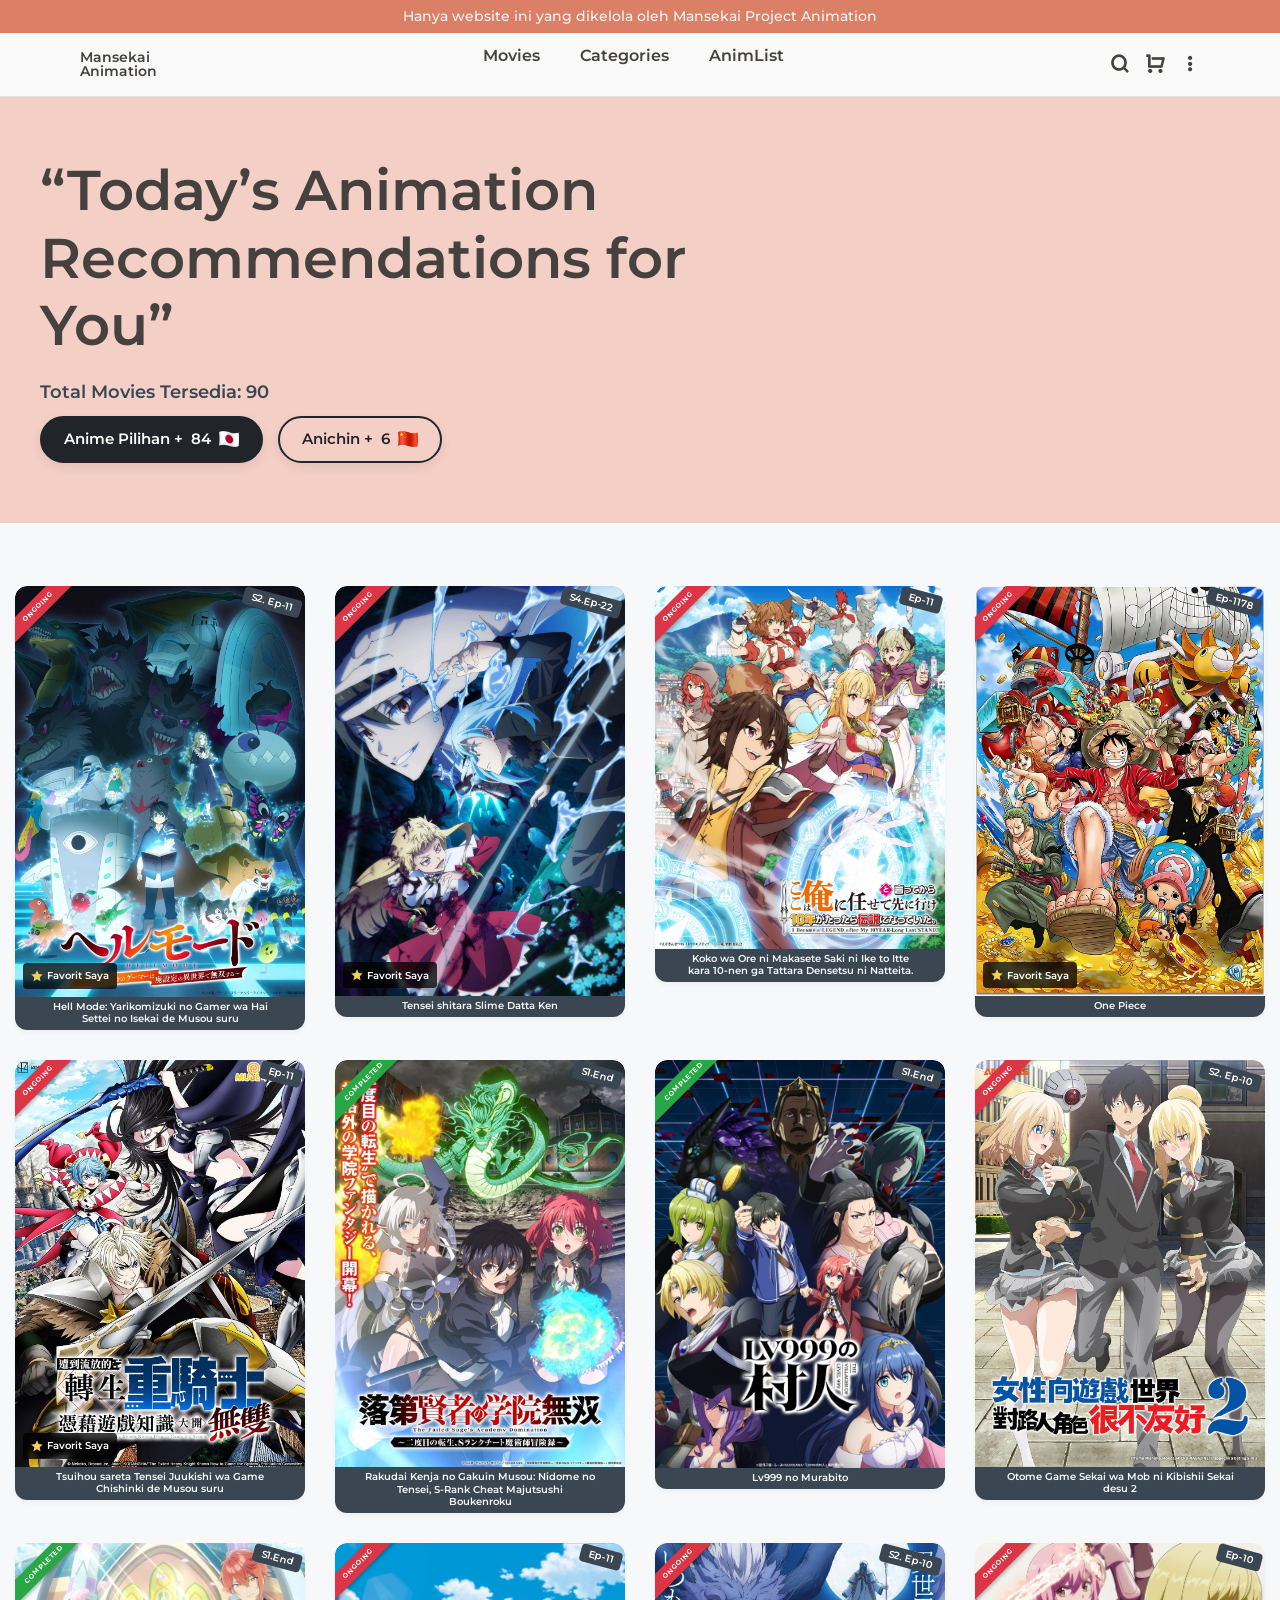
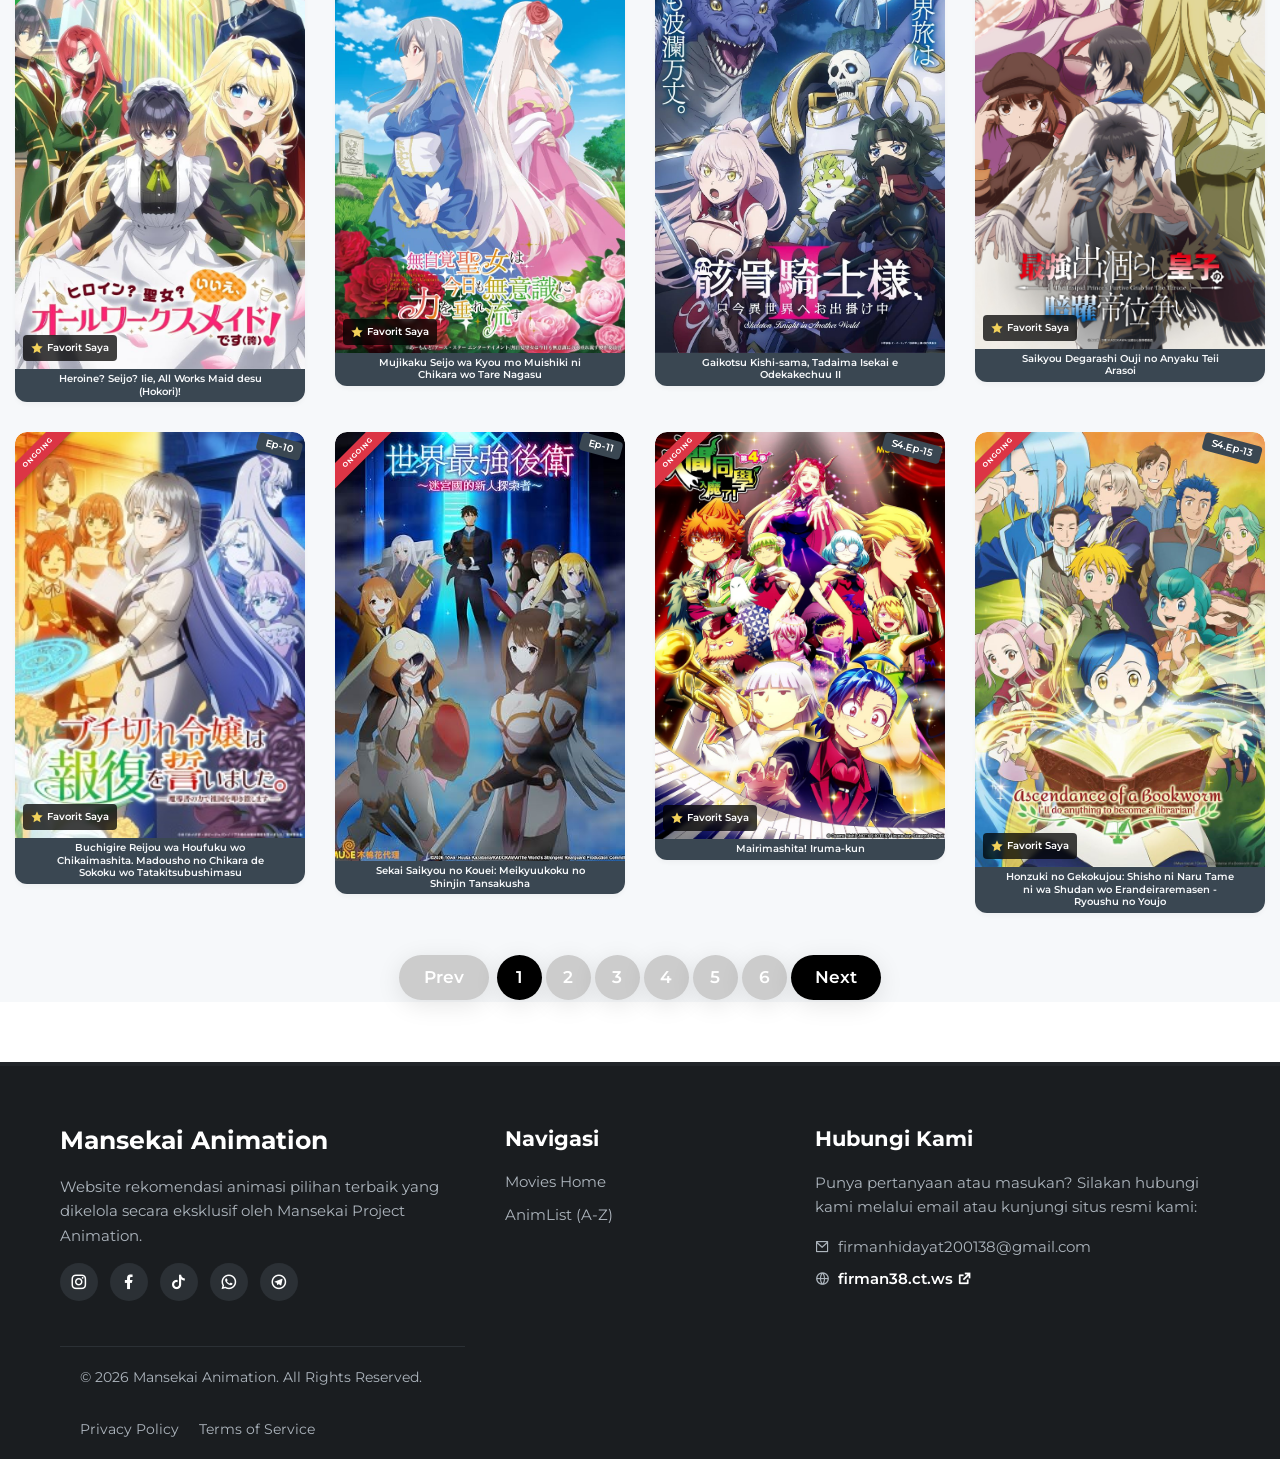
==== commit 8d4cf892: "Add files via upload" ====
--- a/index.html
+++ b/index.html
@@ -958,62 +958,78 @@
             });
 
             // Render Card Anime/Anichin standar (Grid Poster)
-            function renderAnimeCards(dataToRender) {
-                $("#animlist-nav-container").empty();
-                $("#pagination-container-box").show();
-                var rowContainer = $("#anime-row");
-                rowContainer.empty();
-                
-                dataToRender.forEach(function(anime, index) {
-                    var bottomStarHtml = anime.hasStar 
-                        ? `<div class="position-absolute bottom-0 start-0 m-2 d-flex align-items-center gap-1 px-1 py-0.5 rounded" style="z-index: 25; background: rgba(0, 0, 0, 0.65); backdrop-filter: blur(2px);">
-                               <span class="text-warning" style="font-size: 0.65rem;"><i class="ri-star-fill"></i></span>
-                               <span class="text-white fw-semibold" style="font-size: 0.55rem !important;">Favorit Saya</span>
-                           </div>` 
-                        : '';
-                    
-                    var statusHtml = '';
-                    if (anime.completed === true) {
-                        statusHtml = `<div class="status-ribbon-corner completed">Completed</div>`;
-                    } else if (anime.completed === false) {
-                        statusHtml = `<div class="status-ribbon-corner">Ongoing</div>`;
-                    }
-
-                    var categoryText = anime.category || "Anime";
-                    var tagsArray = anime.tags || [];
-                    var tagsText = Array.isArray(tagsArray) ? tagsArray.join(", ") : (tagsArray || "General");
-                    var bioText = anime.bio || "Penjelasan atau sinopsis lengkap mengenai anime ini belum tersedia di dalam sumber data.";
-                    
-                    var cardHtml = `
-					  <div class="col-6 col-lg-3">
-						<div class="card overflow-hidden hover-img">
-                          <div class="position-relative" style="overflow: hidden;">
-                            <label class="badge text-bg-dark rotated-label fw-semibold fs-1 position-absolute bottom-8 end-0 py-1 px-2" style="z-index: 15;">${anime.badgeTop || 'New'}</label>
-                            ${bottomStarHtml}
-                            ${statusHtml}
-                            <a href="javascript:void(0)" class="open-detail-modal" 
-                               data-title="${encodeURIComponent(anime.title)}" 
-                               data-image="${anime.image}" 
-                               data-category="${encodeURIComponent(categoryText)}"
-                               data-tags="${encodeURIComponent(tagsText)}"
-                               data-completed="${anime.completed}" 
-                               data-star="${anime.hasStar}" 
-                               data-imdb="${anime.imdbUrl || '#'}" 
-                               data-mal="${anime.malUrl || '#'}"
-                               data-bio="${encodeURIComponent(bioText)}">
-                                <img src="${anime.image}" class="card-img-top">
-                            </a>
-                          </div>
-                            <span class="text-bg-dark text-light text-center fs-1 lh-sm py-1 px-7 fw-semibold position-relative bottom-0 start-0">
-                             <a href="${anime.malUrl || '#'}" class="text-light">${anime.title}</a></span>
-                        </div>
-                      </div>
-                    `;
-                    rowContainer.append(cardHtml);
-                });
-
-                initPagination();
-            }
+			function renderAnimeCards(dataToRender) {
+			$("#animlist-nav-container").empty();
+			$("#pagination-container-box").show();
+			var rowContainer = $("#anime-row");
+			rowContainer.empty();
+			
+			dataToRender.forEach(function(anime, index) {
+				
+				// 1. Badge Favorit Saya (Pojok Kiri Bawah)
+				var bottomStarHtml = anime.hasStar 
+					? `<div class="position-absolute bottom-0 start-0 m-2 d-flex align-items-center gap-1 px-2 py-1 rounded" style="z-index: 25; background: rgba(0, 0, 0, 0.75); backdrop-filter: blur(2px);">
+						   <span class="text-warning" style="font-size: 0.75rem;"><i class="ri-star-fill"></i></span>
+						   <span class="text-white fw-semibold" style="font-size: 0.65rem !important;">Favorit Saya</span>
+					   </div>` 
+					: '';
+
+				// 2. Logic Baru: Badge "Tamat" Warna Merah jika end: true, dan Sembunyi jika end: false
+				var endStatusHtml = (anime.end === true)
+					? `<div class="position-absolute bottom-0 end-0 m-2 d-flex align-items-center gap-1 px-2 py-1 rounded" style="z-index: 25; background: #dc3545; color: #ffffff;">
+						   <span class="fw-bold" style="font-size: 0.65rem !important;">Tamat</span>
+					   </div>`
+					: ''; // Kosong (disembunyikan) jika false atau undefined
+
+				// 3. Ribbon Completed / Ongoing Diagonal (Pojok Kiri Atas)
+				var statusRibbonHtml = '';
+				if (anime.completed === true) {
+					statusRibbonHtml = `<div class="status-ribbon-corner completed">Completed</div>`;
+				} else if (anime.completed === false) {
+					statusRibbonHtml = `<div class="status-ribbon-corner">Ongoing</div>`;
+				}
+
+				var categoryText = anime.category || "Anime";
+				var tagsArray = anime.tags || [];
+				var tagsText = Array.isArray(tagsArray) ? tagsArray.join(", ") : (tagsArray || "General");
+				var bioText = anime.bio || "Penjelasan atau sinopsis lengkap mengenai anime ini belum tersedia.";
+				
+				var cardHtml = `
+				  <div class="col-6 col-lg-3">
+					<div class="card overflow-hidden hover-img">
+					  <div class="position-relative" style="overflow: hidden;">
+						<!-- Badge Atas Kanan -->
+						<label class="badge text-bg-dark rotated-label fw-semibold fs-1 position-absolute bottom-8 end-0 py-1 px-2" style="z-index: 15;">${anime.badgeTop || 'New'}</label>
+						
+						<!-- Elemen Custom -->
+						${statusRibbonHtml}
+						${bottomStarHtml}
+						${endStatusHtml}
+						
+						<a href="javascript:void(0)" class="open-detail-modal" 
+						   data-title="${encodeURIComponent(anime.title)}" 
+						   data-image="${anime.image}" 
+						   data-category="${encodeURIComponent(categoryText)}"
+						   data-tags="${encodeURIComponent(tagsText)}"
+						   data-completed="${anime.completed}"
+						   data-end="${anime.end || false}"
+						   data-star="${anime.hasStar}" 
+						   data-imdb="${anime.imdbUrl || '#'}" 
+						   data-mal="${anime.malUrl || '#'}"
+						   data-bio="${encodeURIComponent(bioText)}">
+							<img src="${anime.image}" class="card-img-top">
+						</a>
+					  </div>
+						<span class="text-bg-dark text-light text-center fs-1 lh-sm py-1 px-7 fw-semibold position-relative bottom-0 start-0">
+						 <a href="${anime.malUrl || '#'}" class="text-light">${anime.title}</a></span>
+					</div>
+				  </div>
+				`;
+				rowContainer.append(cardHtml);
+			});
+
+			initPagination();
+		}
 
             // Render khusus AnimList (List Title A-Z dengan bar navigasi huruf dan tanpa pagination)
             function renderAnimList(dataToRender) {
@@ -1044,6 +1060,7 @@
                     var tagsArray = anime.tags || [];
                     var tagsText = Array.isArray(tagsArray) ? tagsArray.join(", ") : (tagsArray || "General");
                     var bioText = anime.bio || "Penjelasan atau sinopsis lengkap mengenai anime ini belum tersedia di dalam sumber data.";
+                    var isEnd = anime.end !== undefined ? anime.end : anime.completed;
 
                     var listHtml = `
                       <div class="col-12 animlist-row-item" data-letter="${targetLetter}">
@@ -1054,6 +1071,7 @@
                                data-category="${encodeURIComponent(categoryText)}"
                                data-tags="${encodeURIComponent(tagsText)}"
                                data-completed="${anime.completed}" 
+                               data-end="${isEnd}"
                                data-star="${anime.hasStar}" 
                                data-imdb="${anime.imdbUrl || '#'}" 
                                data-mal="${anime.malUrl || '#'}"
@@ -1091,6 +1109,7 @@
                 var category = decodeURIComponent($(this).data("category"));
                 var tags = decodeURIComponent($(this).data("tags"));
                 var completed = $(this).data("completed");
+                var endStatus = $(this).data("end");
                 var star = $(this).data("star");
                 var imdb = $(this).data("imdb");
                 var mal = $(this).data("mal");
@@ -1100,7 +1119,7 @@
                 $("#detail-title").text(title);
                 $("#detail-category").text(category);
                 $("#detail-tags").text(tags);
-                $("#detail-status").text(completed === true || completed === "true" ? "Completed" : "Ongoing");
+                $("#detail-status").text(endStatus === true || endStatus === "true" ? "Tamat" : "Ongoing");
                 $("#detail-star").text(star === true || star === "true" ? "Ya (Favorit Saya)" : "Tidak");
                 $("#detail-bio").text(bio);
                 $("#detail-imdb").attr("href", imdb);
--- a/assets/css/navbar.css
+++ b/assets/css/navbar.css
@@ -350,12 +350,6 @@
 
 
 section,
-footer {
-    position: relative;
-    width: 100%;
-    padding: 0 var(--pg-margin);
-}
-
 
 
 
@@ -368,7 +362,7 @@
     flex-direction: column;
     justify-content: center;
     align-items: flex-start;
-    grid-gap: 48px;
+    grid-gap: 10px;
     display: inline-flex;
 
 }
@@ -555,44 +549,6 @@
     grid-gap: 16px;
 }
 
-footer {
-    background: var(--text-01);
-    padding: 80px 80px 0px;
-    margin-top: 80px;
-    display: flex;
-}
-
-
-
-footer ul {
-    display: flex;
-    flex-direction: column;
-    grid-gap: 24px;
-    box-shadow: none;
-    flex: 1;
-    color: var(--light-01);
-    font-size: 18px;
-    font-weight: 600;
-    margin-bottom: 80px;
-
-}
-
-
-footer ul li a {
-    color: var(--light-01);
-    text-decoration: none;
-    font-size: 14px;
-}
-
-
-footer ul li {
-    color: var(--light-01);
-    padding: 0;
-
-}
-
-
-
 @media only screen and (max-width: 600px) {
     :root {
         --pg-margin: 16px;
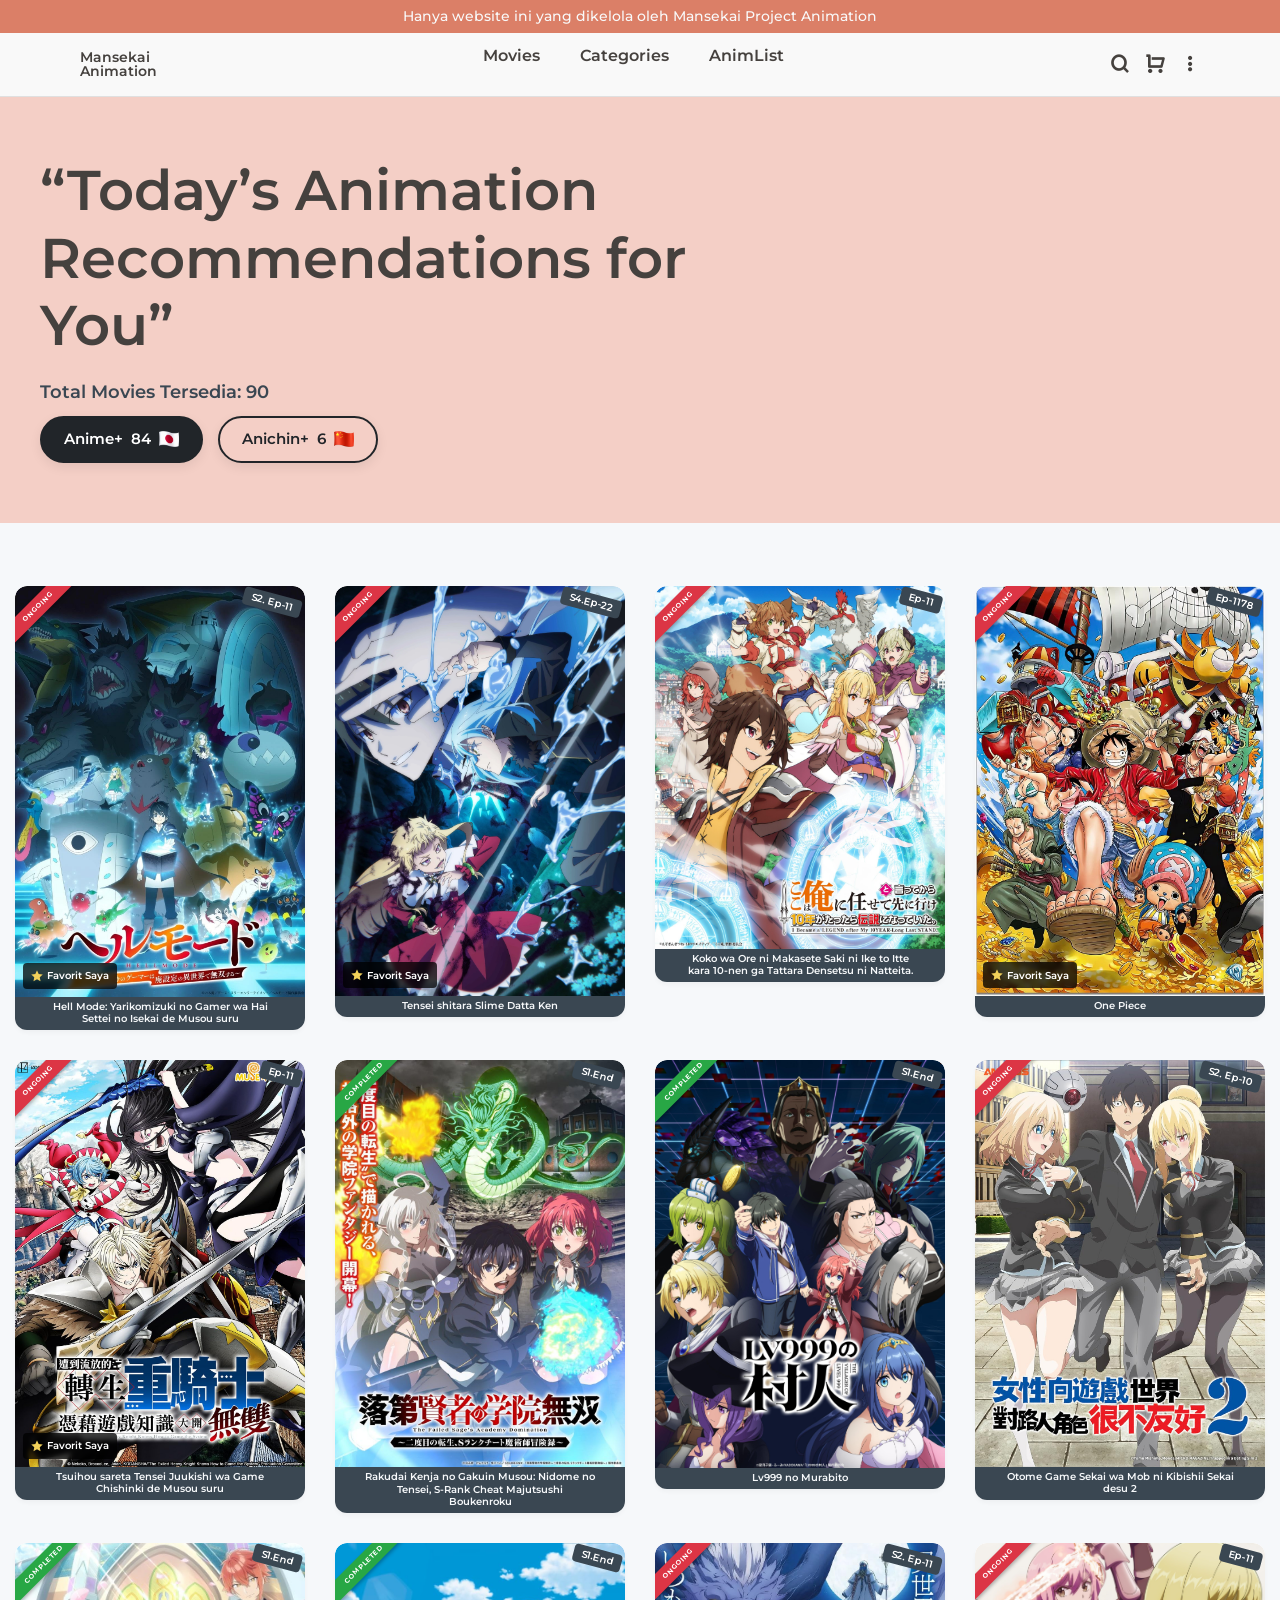
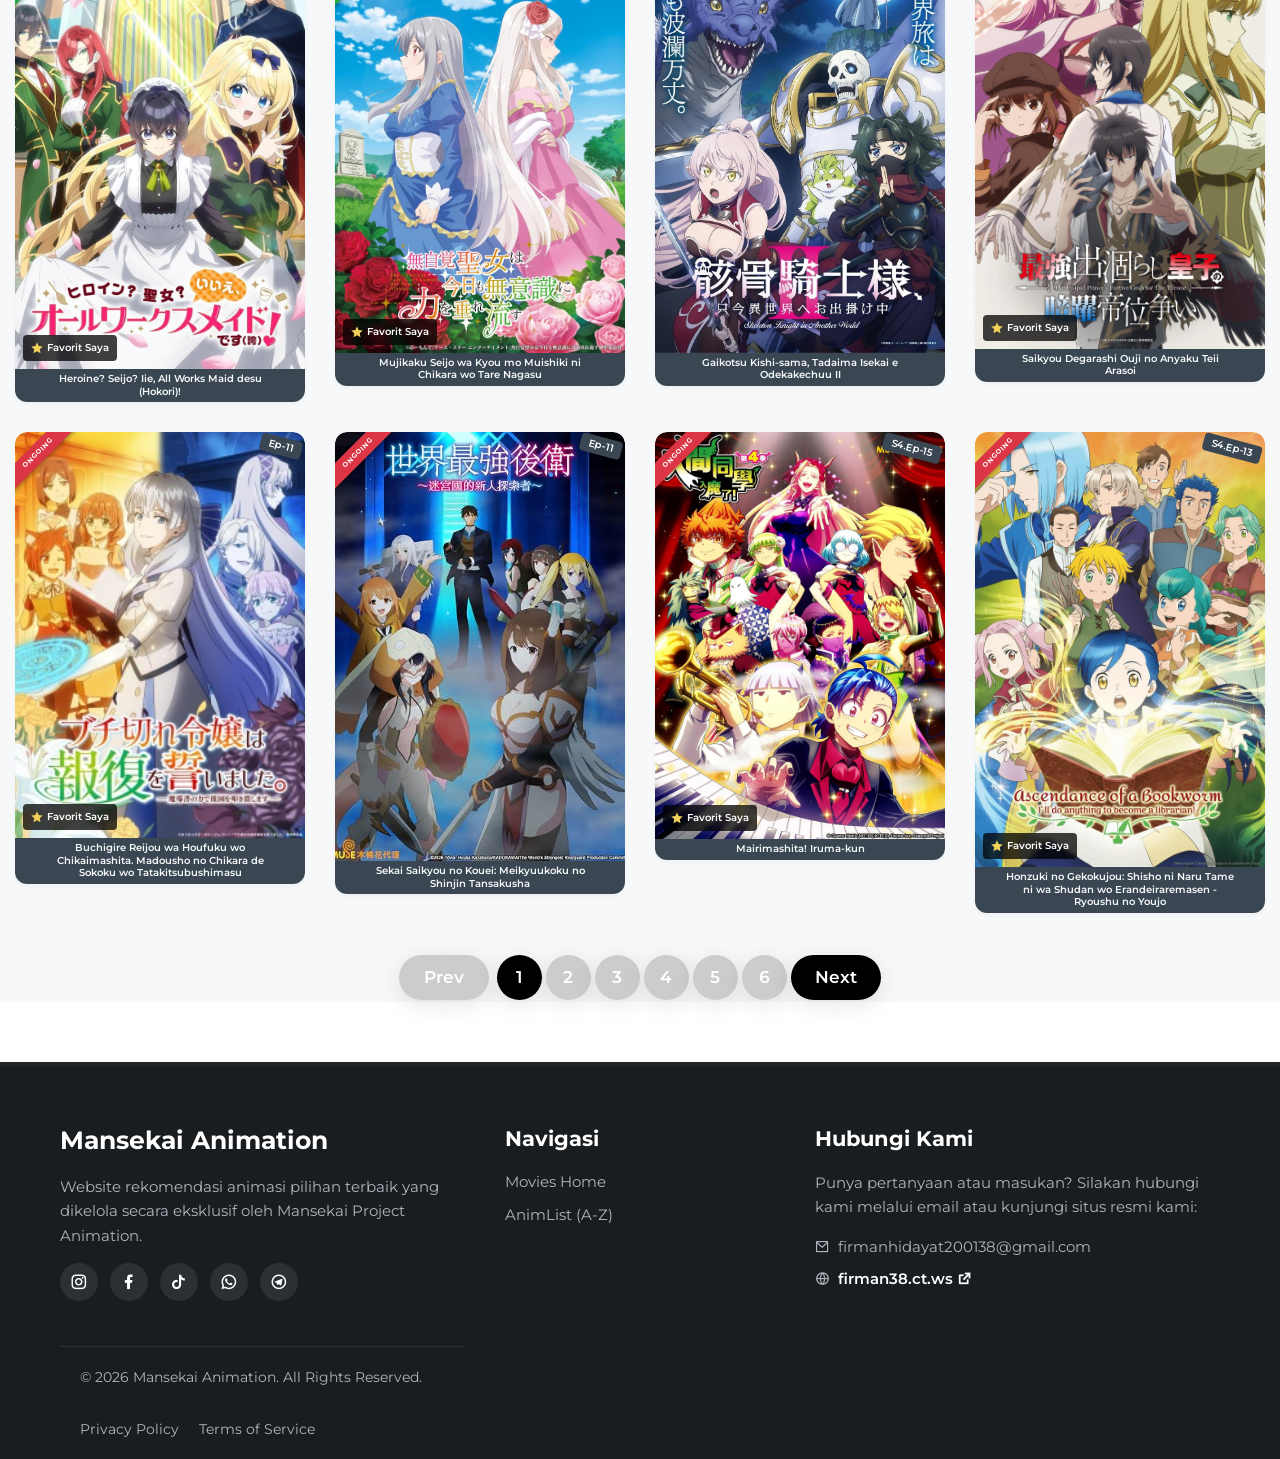
==== commit 3edbb081: "Update index.html" ====
--- a/index.html
+++ b/index.html
@@ -803,10 +803,10 @@
             <p class="total-movies text-dark fw-bold fs-5" style="margin-bottom: 4px;">Total Movies Tersedia: <span id="total-movies-count">0</span></p>
             <div class="btn-group">
                 <a href="javascript:void(0)" id="btn-anime" class="btn-animation btn-filled">
-                    Anime Pilihan +<span id="count-anime">0</span><img src="assets/img/flag-japan.png" width="20px">
+                    Anime+<span id="count-anime">0</span><img src="assets/img/flag-japan.png" width="20px">
                 </a>
                 <a href="javascript:void(0)" id="btn-anichin" class="btn-animation btn-outline">
-                    Anichin +<span id="count-anichin">0</span><img src="assets/img/flag-china.png" width="20px">
+                    Anichin+<span id="count-anichin">0</span><img src="assets/img/flag-china.png" width="20px">
                 </a>
             </div>
         </section>
@@ -1474,4 +1474,4 @@
         });
     </script>
   </body>
-</html>+</html>
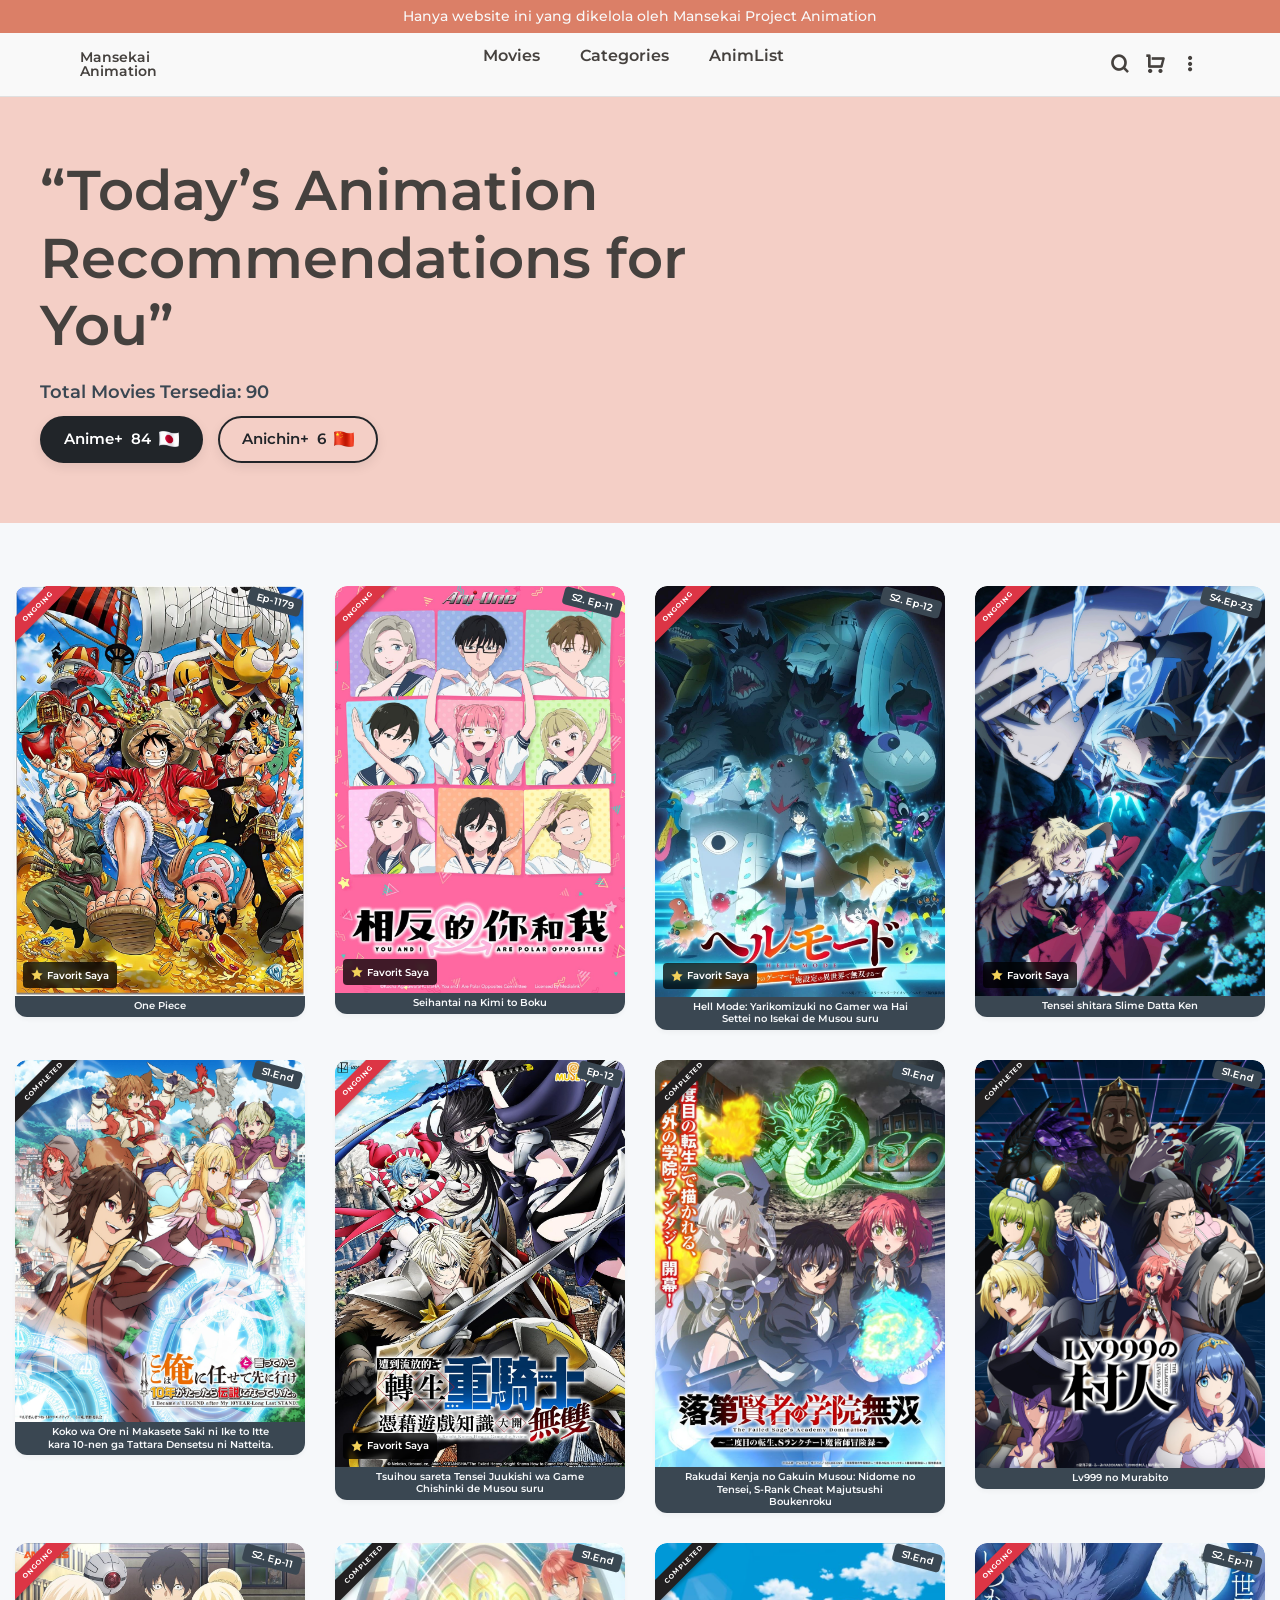
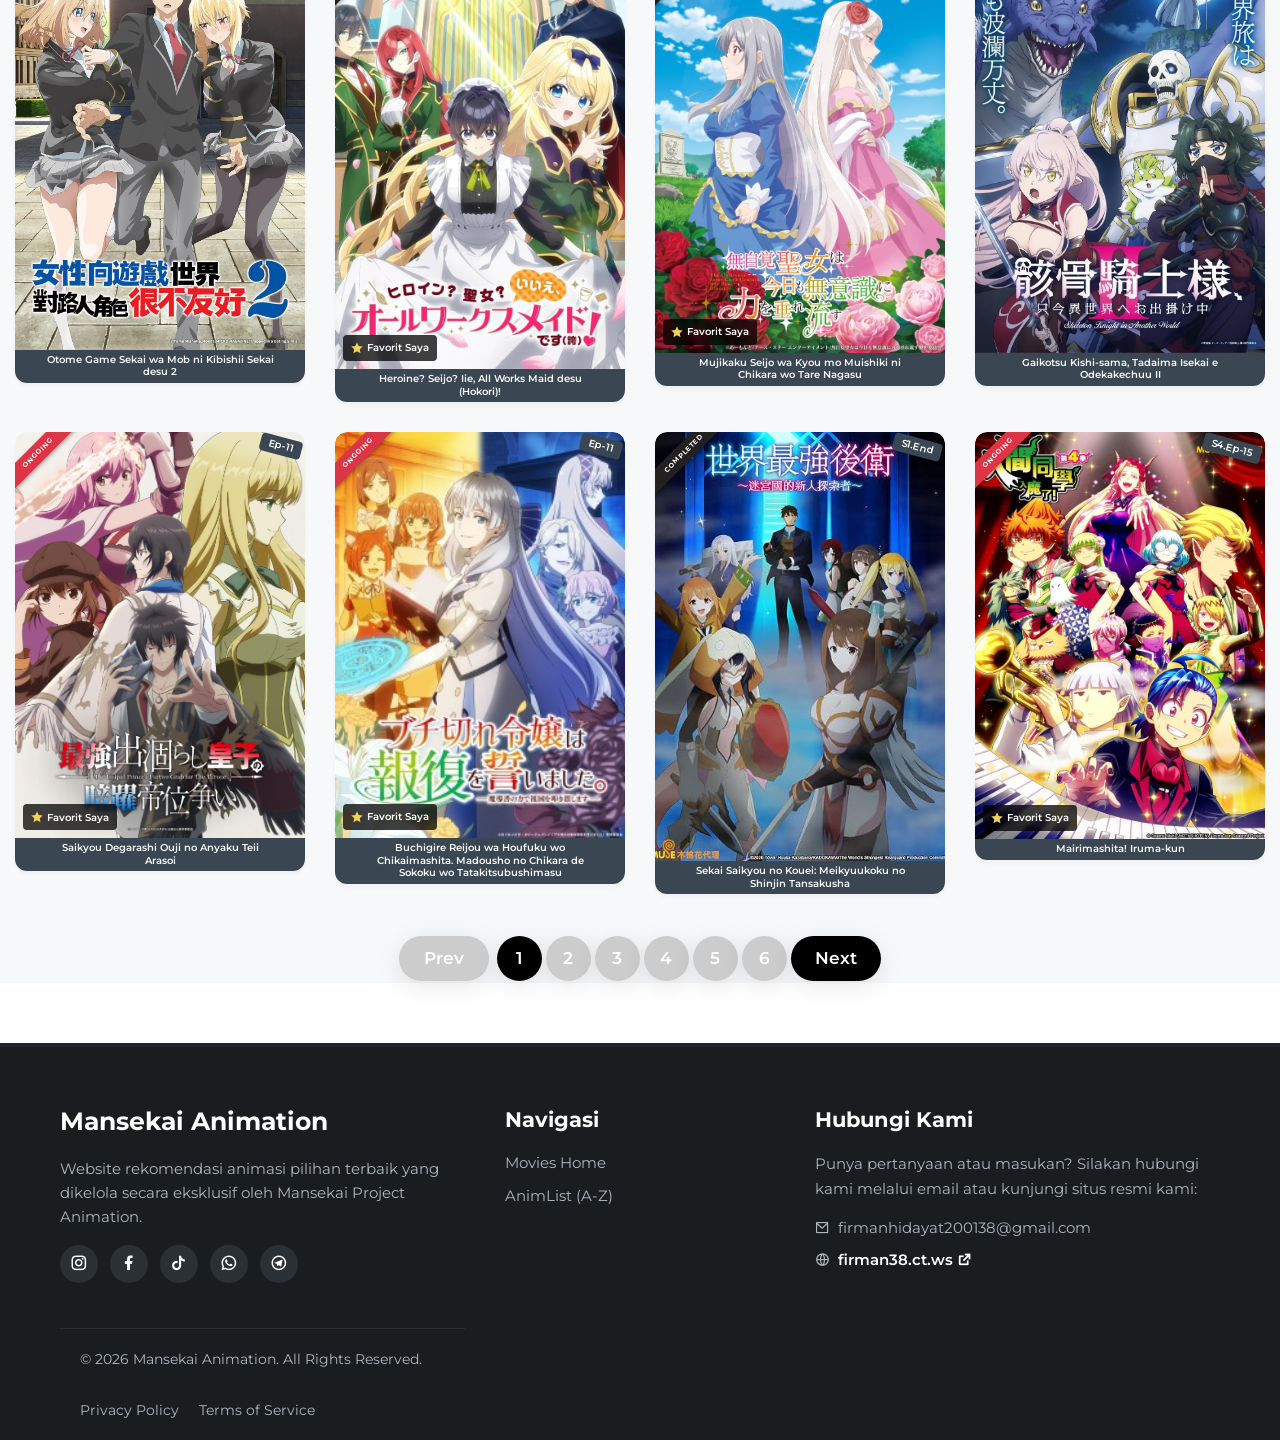
==== commit 341a75c2: "Update index.html" ====
--- a/index.html
+++ b/index.html
@@ -526,7 +526,7 @@
           }
 
           .status-ribbon-corner.completed {
-              background: #28a745;
+              background: #222021;
           }
 
           /* --- Modal Detail Anime Responsif --- */
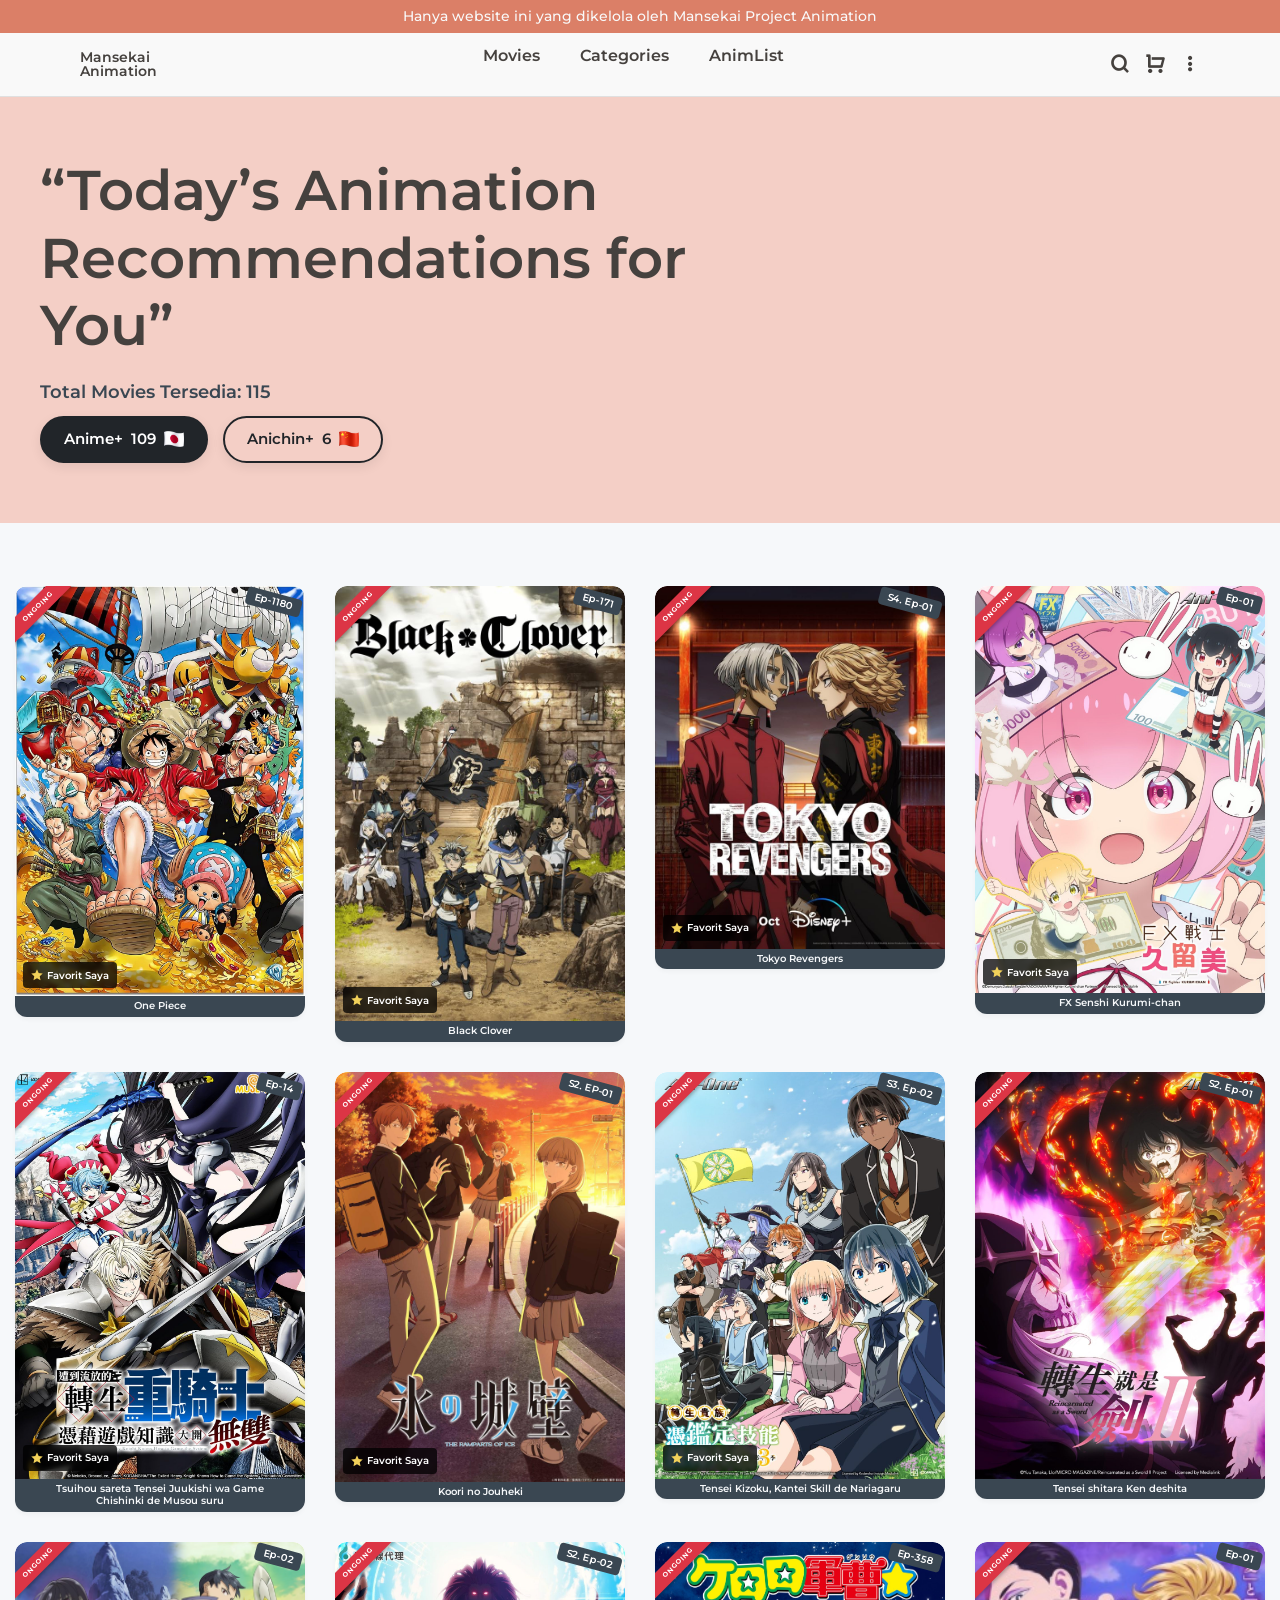
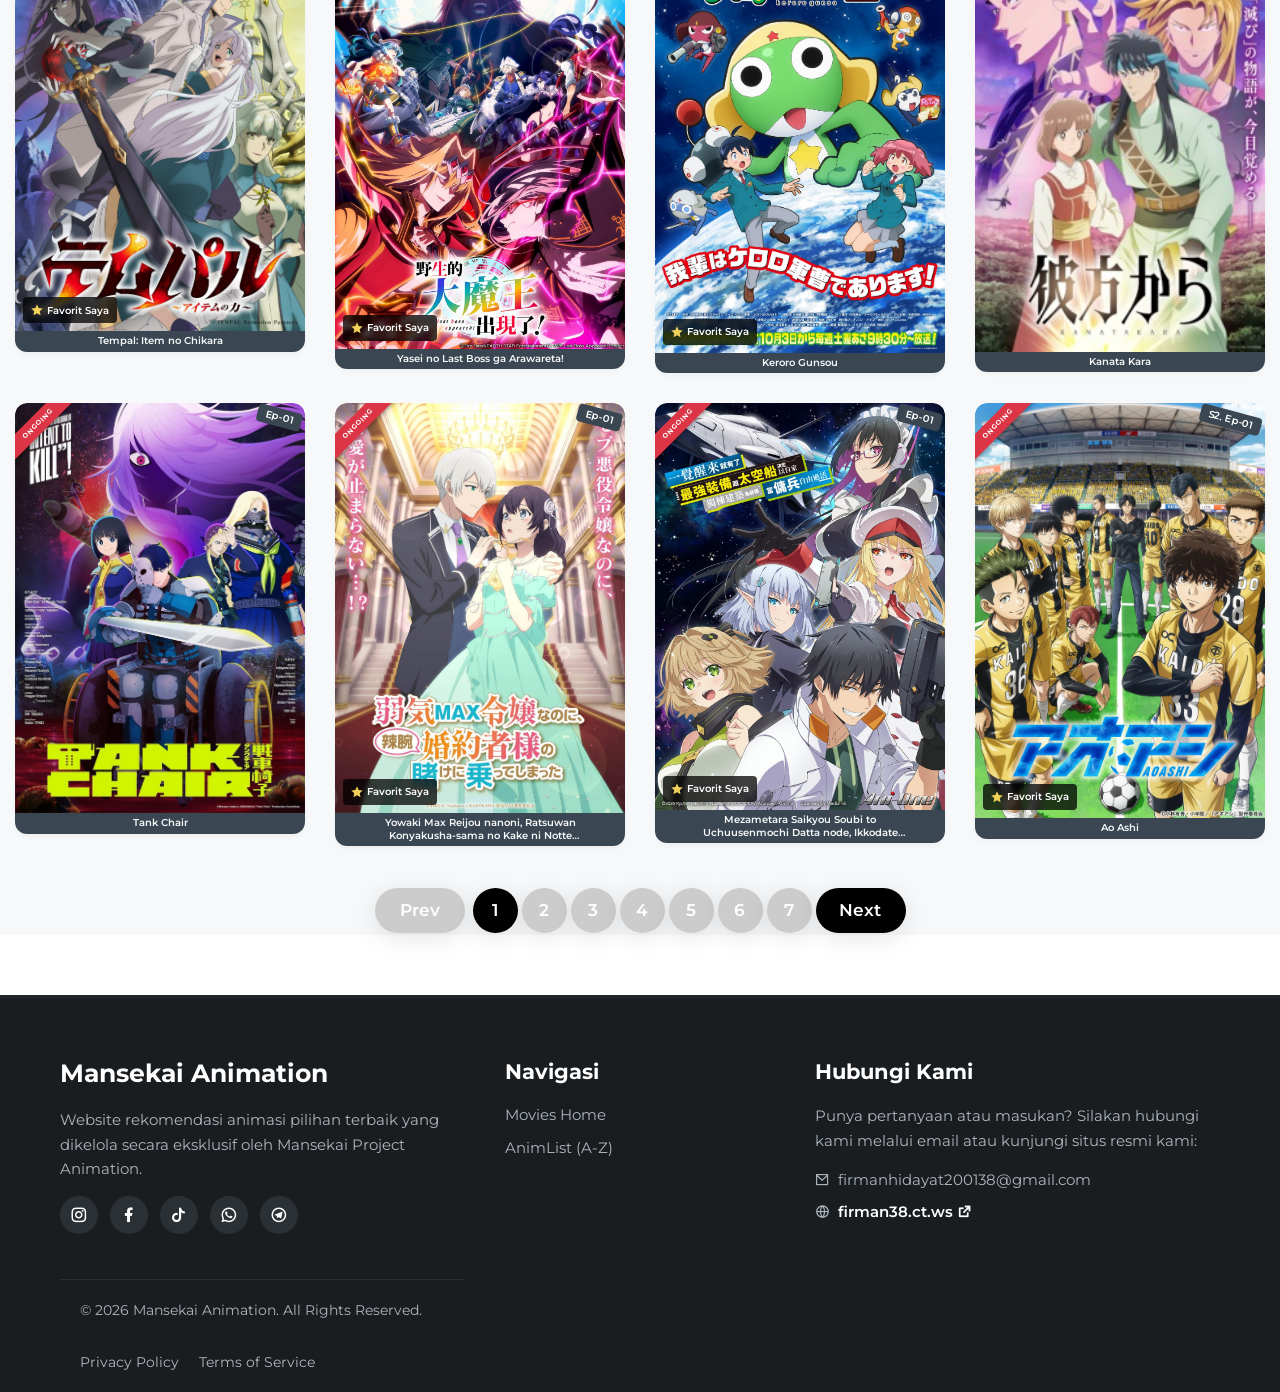
==== commit 1a5de282: "Add files via upload" ====
--- a/index.html
+++ b/index.html
@@ -74,6 +74,29 @@
           .hero h1 {
               margin-bottom: 5px !important;
           }
+		  
+		  /* Judul card poster: maksimal 2 baris, sisanya jadi "..." */
+			.card-content span.text-bg-dark.fs-1 > a {
+				display: -webkit-box;
+				-webkit-box-orient: vertical;
+				-webkit-line-clamp: 2;
+				line-clamp: 2;
+				overflow: hidden;
+				text-overflow: ellipsis;
+				overflow-wrap: anywhere;
+			}
+
+          /* Responsive judul hero di HP */
+          @media (max-width: 600px) {
+              section.hero h1,
+              .hero h1 {
+                  width: 100% !important;
+                  font-size: clamp(1.25rem, 6.2vw, 1.75rem) !important;
+                  line-height: 1.3 !important;
+                  overflow-wrap: break-word;
+                  word-break: break-word;
+              }
+          }
 
           .total-movies {
               margin-top: 5px !important;
@@ -444,6 +467,47 @@
               }
               .subnav-categories .see-all-cat {
                   grid-column: span 3;
+              }
+          }
+
+          /* Dropdown Categories ditutup paksa setelah item dipilih */
+          .navigation-menu li.force-close .subnav-categories {
+              display: none !important;
+          }
+
+          /* Responsive HP: halaman hasil Categories (filter tag & See All Categories) */
+          @media (max-width: 768px) {
+              /* Judul "Menampilkan hasil untuk Tag ..." + tombol Clear */
+              #search-result-info {
+                  flex-direction: column;
+                  align-items: flex-start !important;
+                  gap: 12px !important;
+              }
+              #search-result-info h4 {
+                  font-size: 1.05rem;
+                  line-height: 1.4;
+                  overflow-wrap: anywhere;
+              }
+
+              /* Halaman "All Available Tags & Categories" */
+              #target-results-anchor.container > .d-flex {
+                  flex-wrap: wrap;
+                  gap: 12px;
+              }
+              #target-results-anchor.container > .d-flex h2 {
+                  font-size: 1.3rem;
+                  line-height: 1.3;
+                  margin-bottom: 0;
+                  flex: 1 1 100%;
+              }
+              #all-categories-grid .category-grid-item h5 {
+                  font-size: 1rem;
+                  overflow-wrap: anywhere;
+              }
+              #all-categories-grid .category-grid-item .badge {
+                  flex-shrink: 0;
+                  margin-left: 10px;
+                  white-space: nowrap;
               }
           }
 
@@ -948,12 +1012,28 @@
             $("#menu-categories").on("click", function(e) {
                 e.preventDefault();
                 e.stopPropagation();
-                $(this).parent("li").toggleClass("active-dropdown");
+                var $li = $(this).parent("li");
+                if ($li.find(".subnav-categories").is(":visible")) {
+                    // Sedang terbuka -> tutup (force-close juga menang atas :hover yang "nyangkut" di HP)
+                    $li.removeClass("active-dropdown").addClass("force-close");
+                } else {
+                    $li.removeClass("force-close").addClass("active-dropdown");
+                }
+            });
+
+            // Auto-close dropdown Categories setelah salah satu item / See All Categories ditekan
+            $(document).on("click", ".subnav-categories .category-filter-item, #see-all-categories-btn", function() {
+                $("#menu-categories").parent("li").removeClass("active-dropdown").addClass("force-close");
+            });
+
+            // Reset force-close saat kursor keluar dari menu, supaya hover desktop normal lagi
+            $("#menu-categories").parent("li").on("mouseleave", function() {
+                $(this).removeClass("force-close");
             });
 
             $(document).on("click", function(e) {
                 if (!$(e.target).closest(".navigation-menu li").length) {
-                    $(".navigation-menu li").removeClass("active-dropdown");
+                    $(".navigation-menu li").removeClass("active-dropdown force-close");
                 }
             });
 
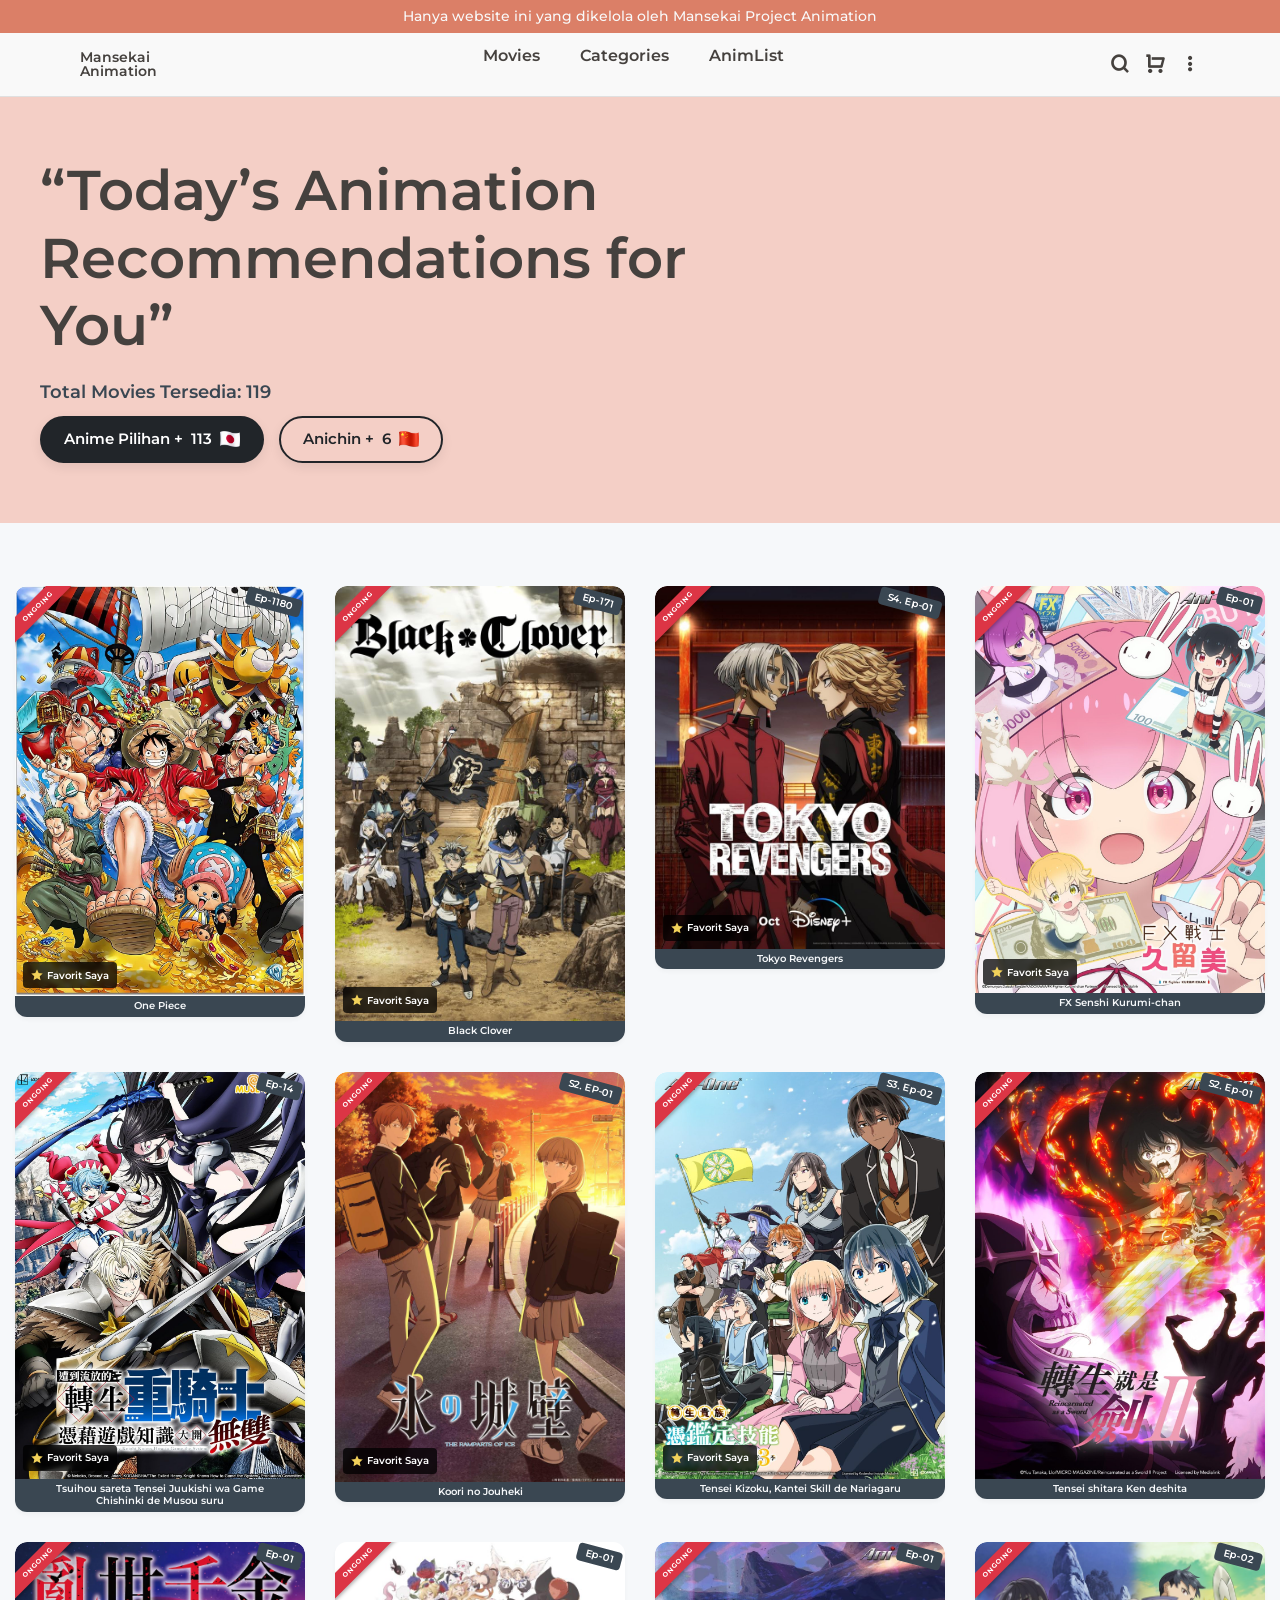
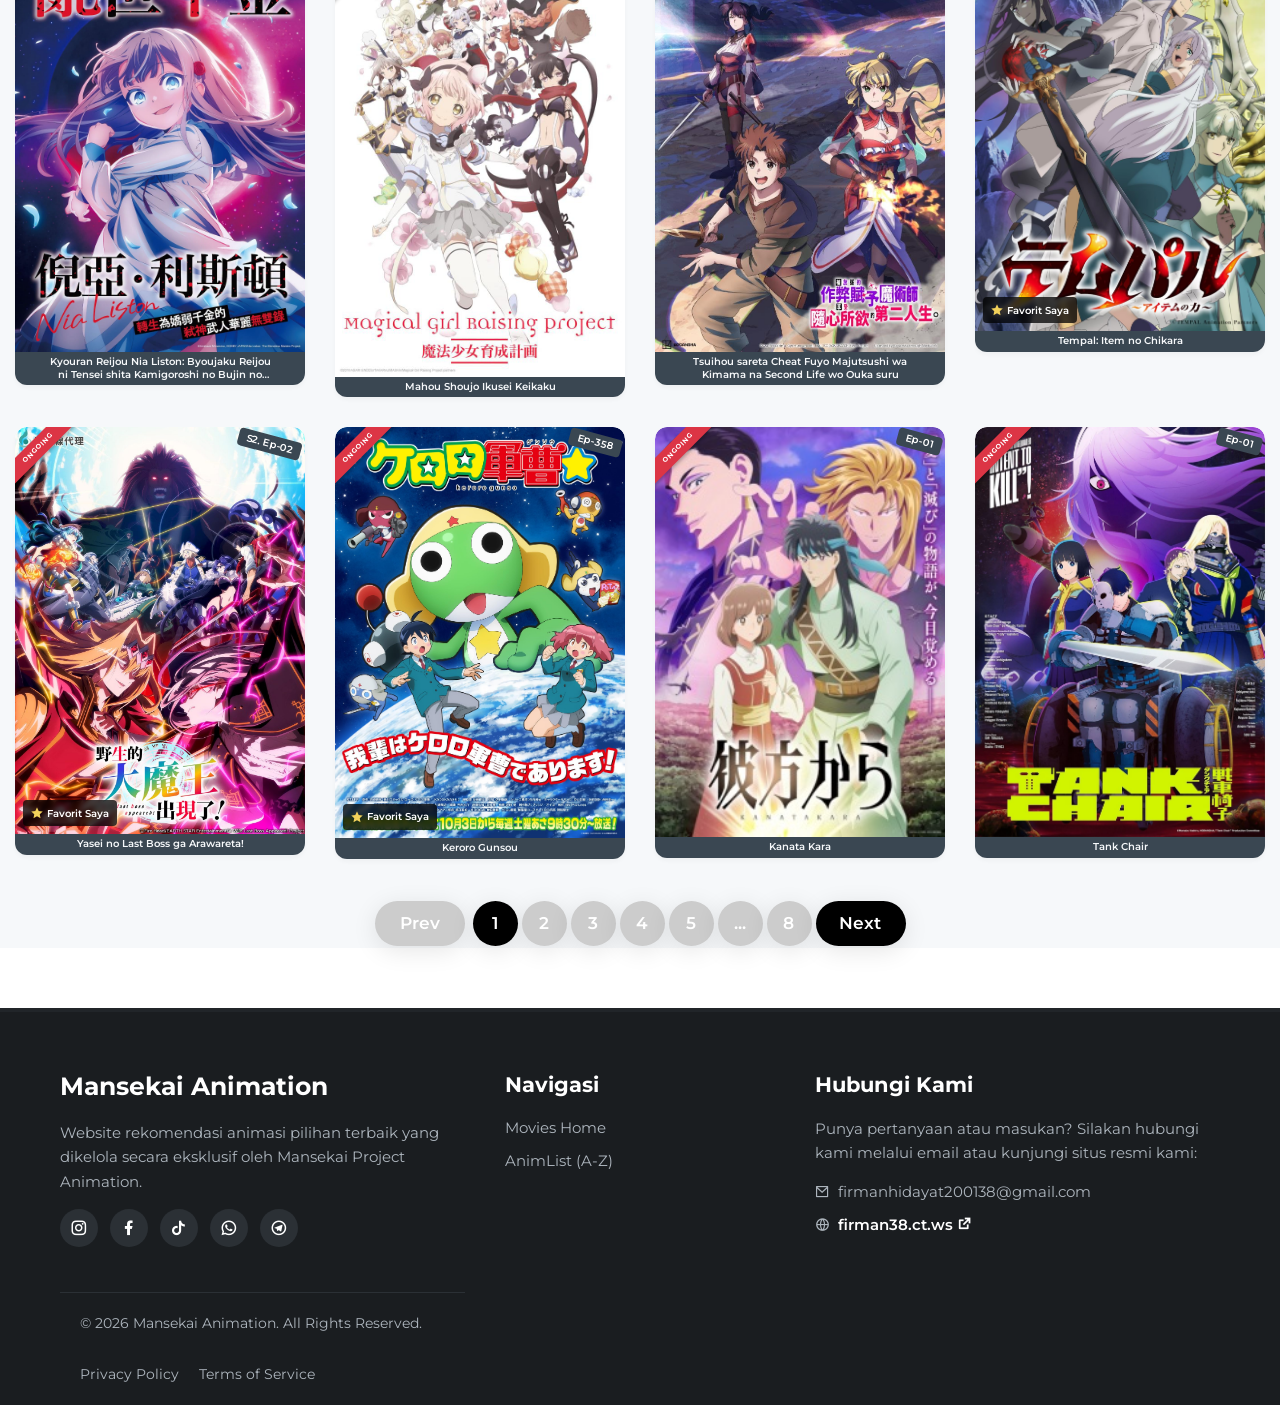
==== commit 8bbd483e: "Add files via upload" ====
--- a/index.html
+++ b/index.html
@@ -767,6 +767,30 @@
               top: 15px; right: 15px; width: 32px; height: 32px;
               background: #e9ecef; border: 1px solid #ced4da; border-radius: 50%;
               color: #212529; font-weight: bold; cursor: pointer;
+          }
+      
+          /* Fix HP: hero halaman hasil Categories & See All Categories (tombol tidak keluar layar) */
+          @media (max-width: 768px) {
+              .hero.hero-category {
+                  padding-left: 20px !important;
+                  padding-right: 20px !important;
+              }
+              .hero.hero-category .btn-group {
+                  flex-wrap: wrap !important;
+                  gap: 10px !important;
+              }
+              .hero.hero-category .btn-animation {
+                  padding: 9px 16px !important;
+                  font-size: 0.9rem !important;
+              }
+          }
+      
+          /* Banner atas: teks rata tengah, hilang saat scroll turun & muncul lagi saat scroll naik */
+          header {
+              transition: top 0.3s ease;
+          }
+          header .banner {
+              text-align: center;
           }
       </style>
   </head>
@@ -862,15 +886,15 @@
     
     <!-- Konten Utama (SPA Wrapper) -->
     <div id="spa-content-area">
-        <section class="hero" id="hero-section">
+        <section class="hero hero-category" id="hero-section">
             <h1>“Today’s Animation Recommendations for You”</h1>
             <p class="total-movies text-dark fw-bold fs-5" style="margin-bottom: 4px;">Total Movies Tersedia: <span id="total-movies-count">0</span></p>
             <div class="btn-group">
                 <a href="javascript:void(0)" id="btn-anime" class="btn-animation btn-filled">
-                    Anime+<span id="count-anime">0</span><img src="assets/img/flag-japan.png" width="20px">
+                    Anime Pilihan +<span id="count-anime">0</span><img src="assets/img/flag-japan.png" width="20px">
                 </a>
                 <a href="javascript:void(0)" id="btn-anichin" class="btn-animation btn-outline">
-                    Anichin+<span id="count-anichin">0</span><img src="assets/img/flag-china.png" width="20px">
+                    Anichin +<span id="count-anichin">0</span><img src="assets/img/flag-china.png" width="20px">
                 </a>
             </div>
         </section>
@@ -1351,7 +1375,7 @@
                 });
 
                 $("#spa-content-area").html(`
-                    <section class="hero" id="hero-section">
+                    <section class="hero hero-category" id="hero-section">
                         <h1>“Today’s Animation Recommendations for You”</h1>
                         <p class="total-movies text-dark fw-bold fs-5" style="margin-bottom: 4px;">Total Movies Tersedia: <span id="total-movies-count">${allData.length}</span></p>
                         <div class="btn-group">
@@ -1415,7 +1439,7 @@
                 });
 
                 var categoriesHtml = `
-                    <section class="hero" id="hero-section">
+                    <section class="hero hero-category" id="hero-section">
                         <h1>“Today’s Animation Recommendations for You”</h1>
                         <p class="total-movies text-dark fw-bold fs-5" style="margin-bottom: 4px;">Total Movies Tersedia: <span id="total-movies-count">${allData.length}</span></p>
                         <div class="btn-group">
@@ -1553,5 +1577,24 @@
             }
         });
     </script>
-  </body>
+      <script>
+        // Banner atas: sembunyi saat scroll ke bawah, muncul saat scroll ke atas
+        (function () {
+            var header = document.querySelector('header');
+            var banner = header && header.querySelector('.banner');
+            if (!banner) return;
+            var lastY = window.pageYOffset || 0;
+            window.addEventListener('scroll', function () {
+                var y = Math.max(window.pageYOffset || document.documentElement.scrollTop || 0, 0);
+                var h = banner.offsetHeight;
+                if (y > lastY && y > h) {
+                    header.style.top = -h + 'px';
+                } else if (y < lastY) {
+                    header.style.top = '0px';
+                }
+                lastY = y;
+            }, { passive: true });
+        })();
+    </script>
+</body>
 </html>
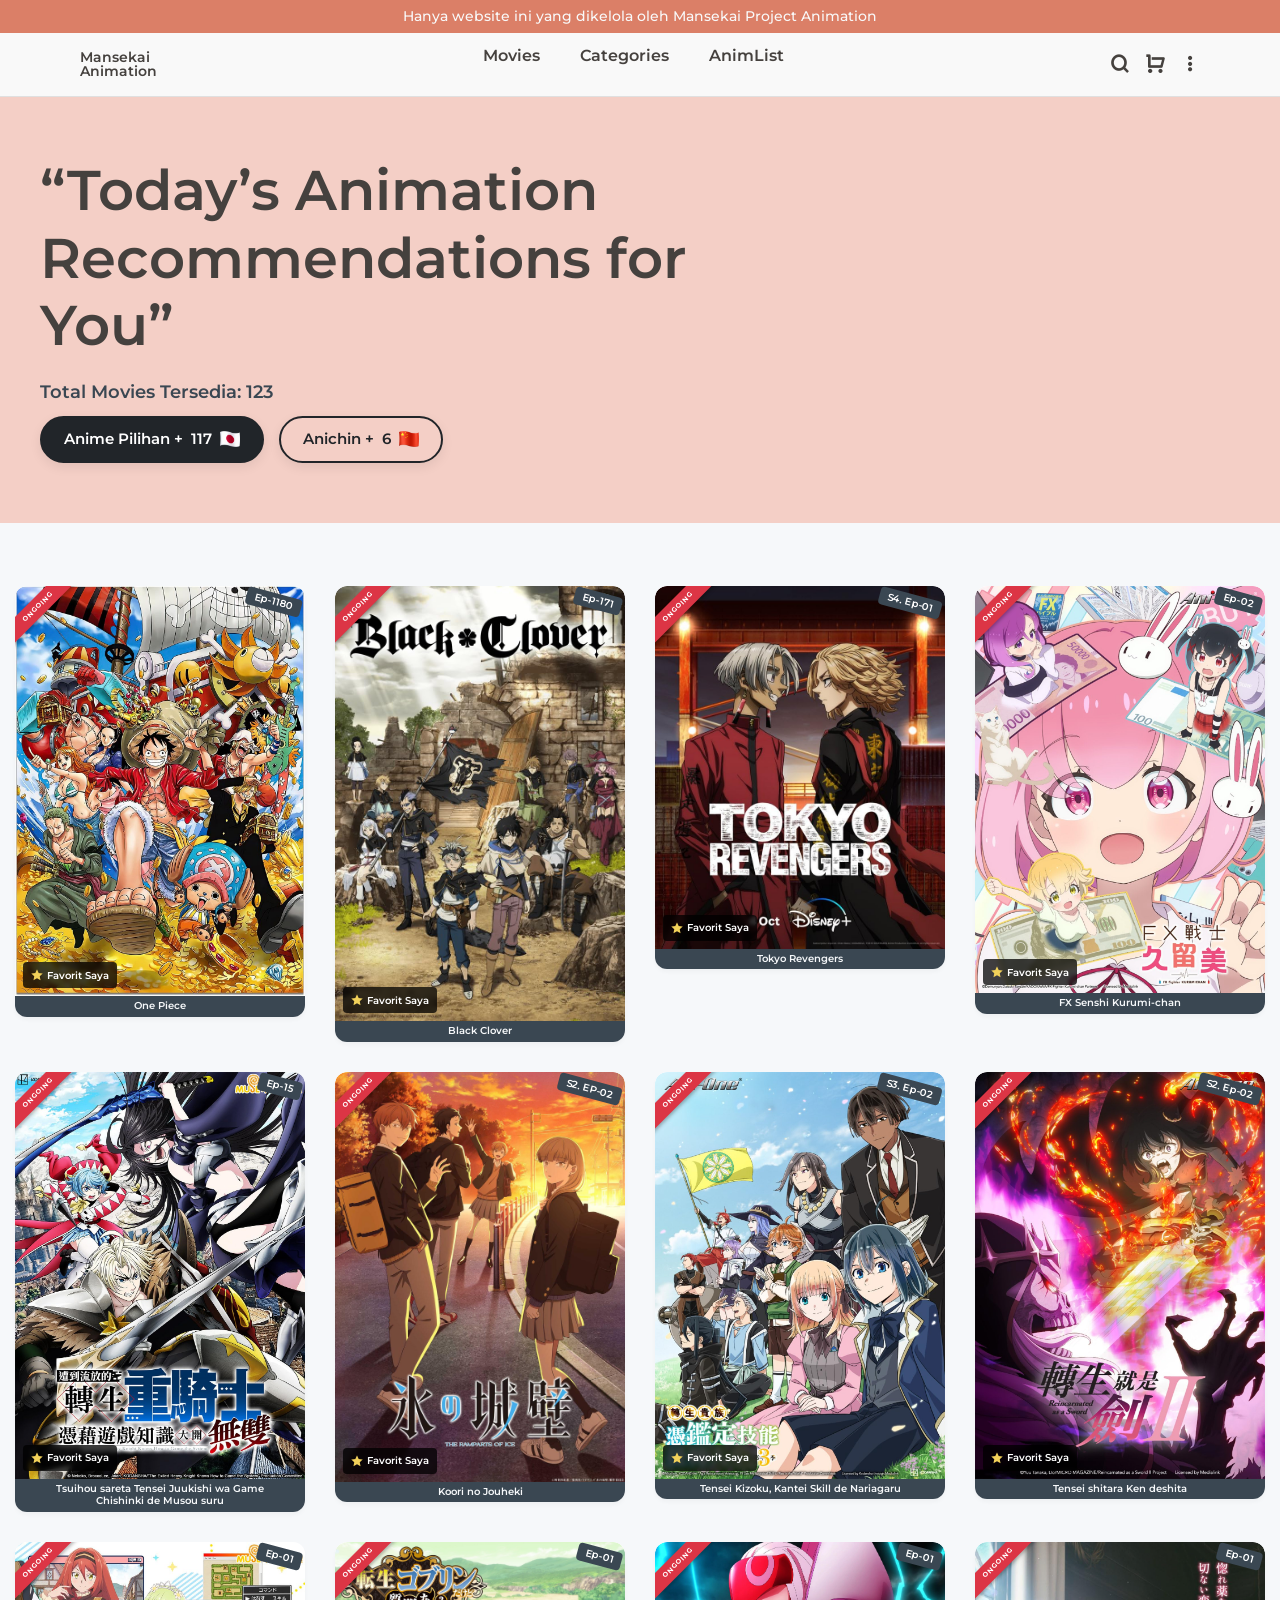
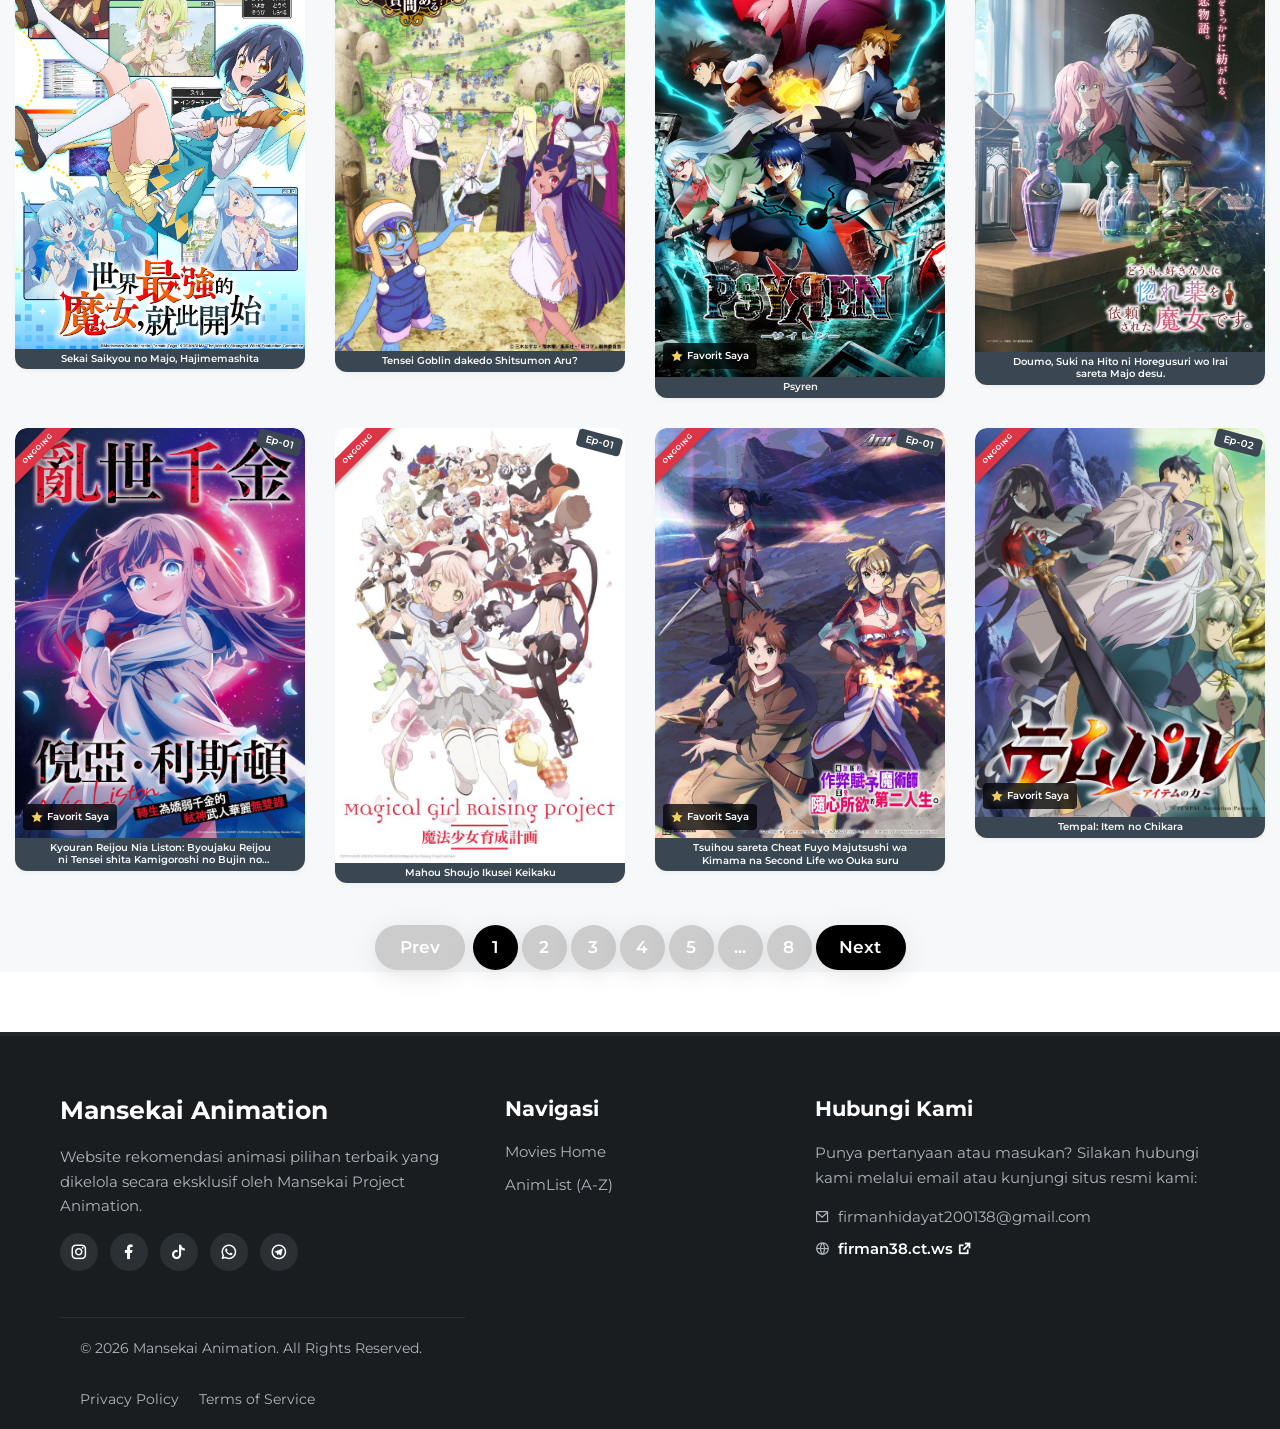
==== commit d38ca6b0: "Add files via upload" ====
--- a/index.html
+++ b/index.html
@@ -791,6 +791,17 @@
           }
           header .banner {
               text-align: center;
+          }
+      
+          /* Fix modal detail: tags tidak kepotong di HP */
+          #detail-tags {
+              display: inline-block;
+              max-width: 100%;
+              white-space: normal;
+              word-break: break-word;
+              line-height: 1.5;
+              text-align: left;
+              vertical-align: top;
           }
       </style>
   </head>
